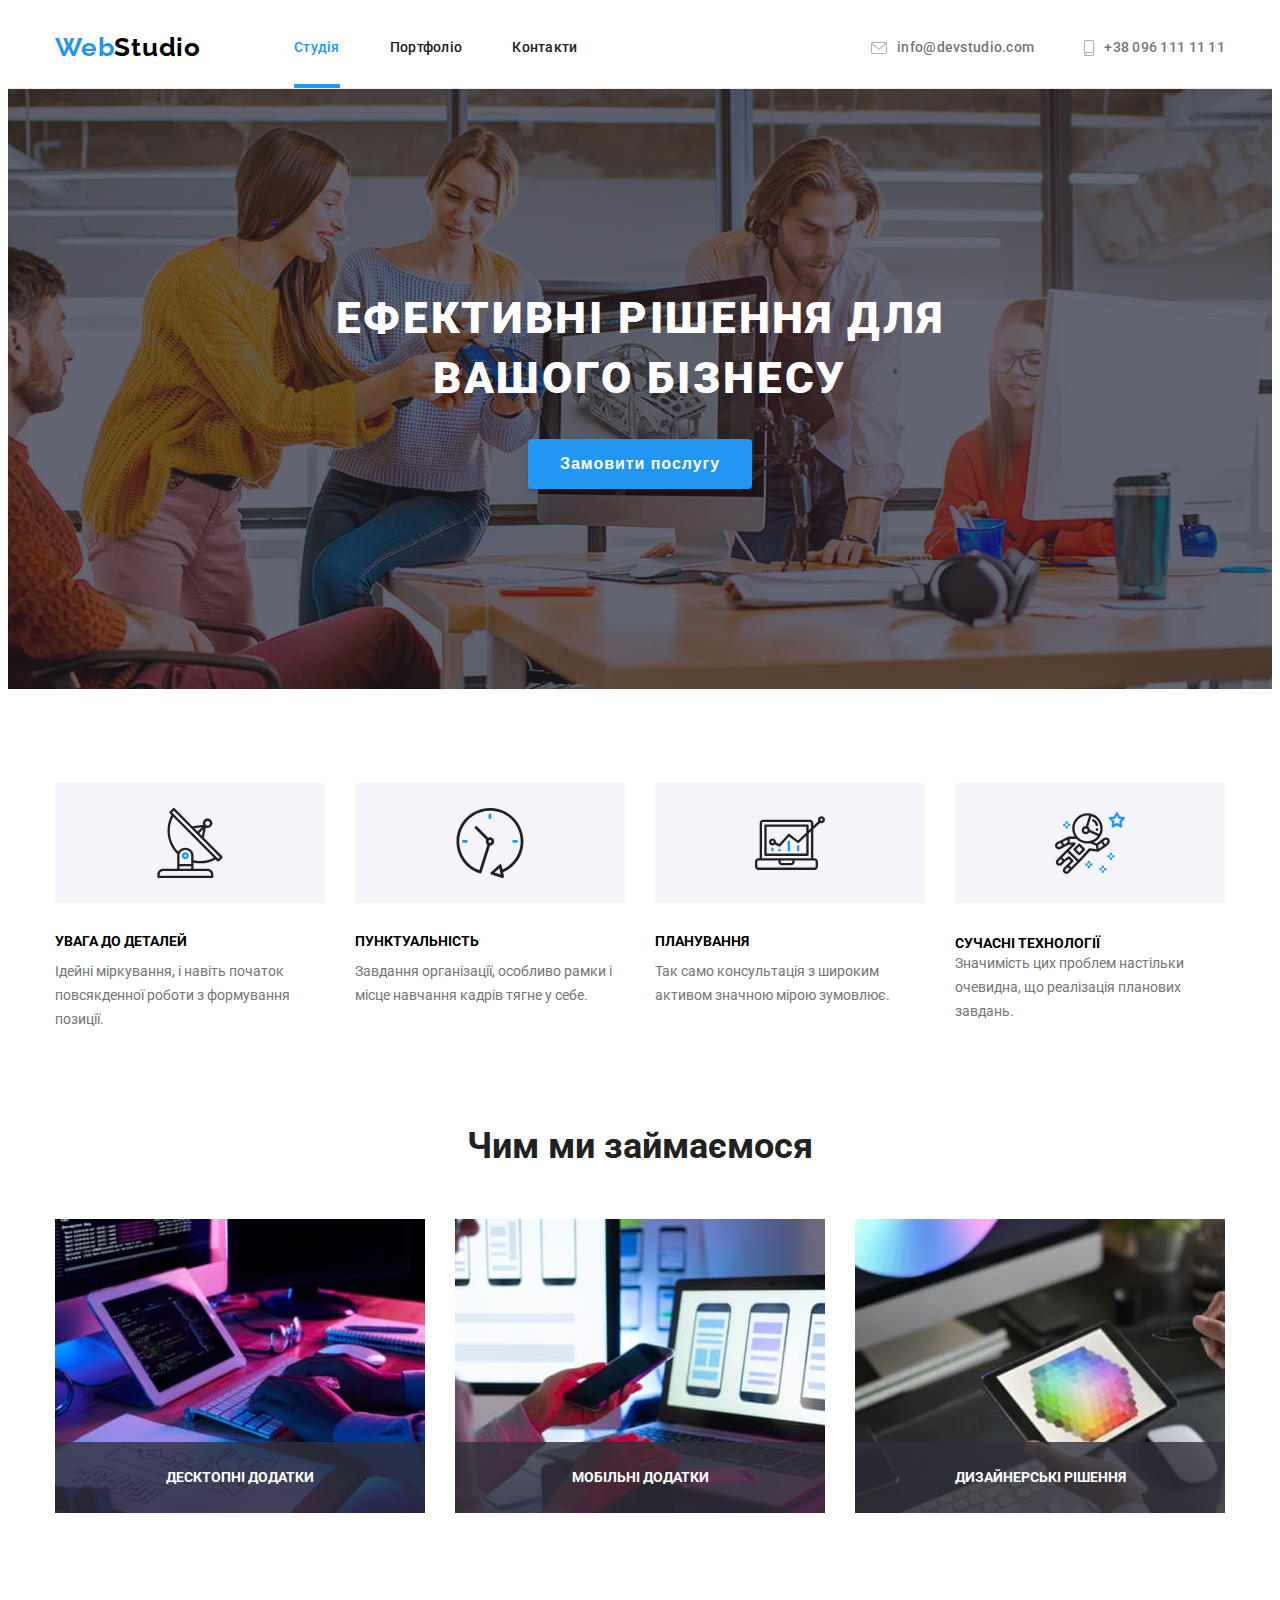
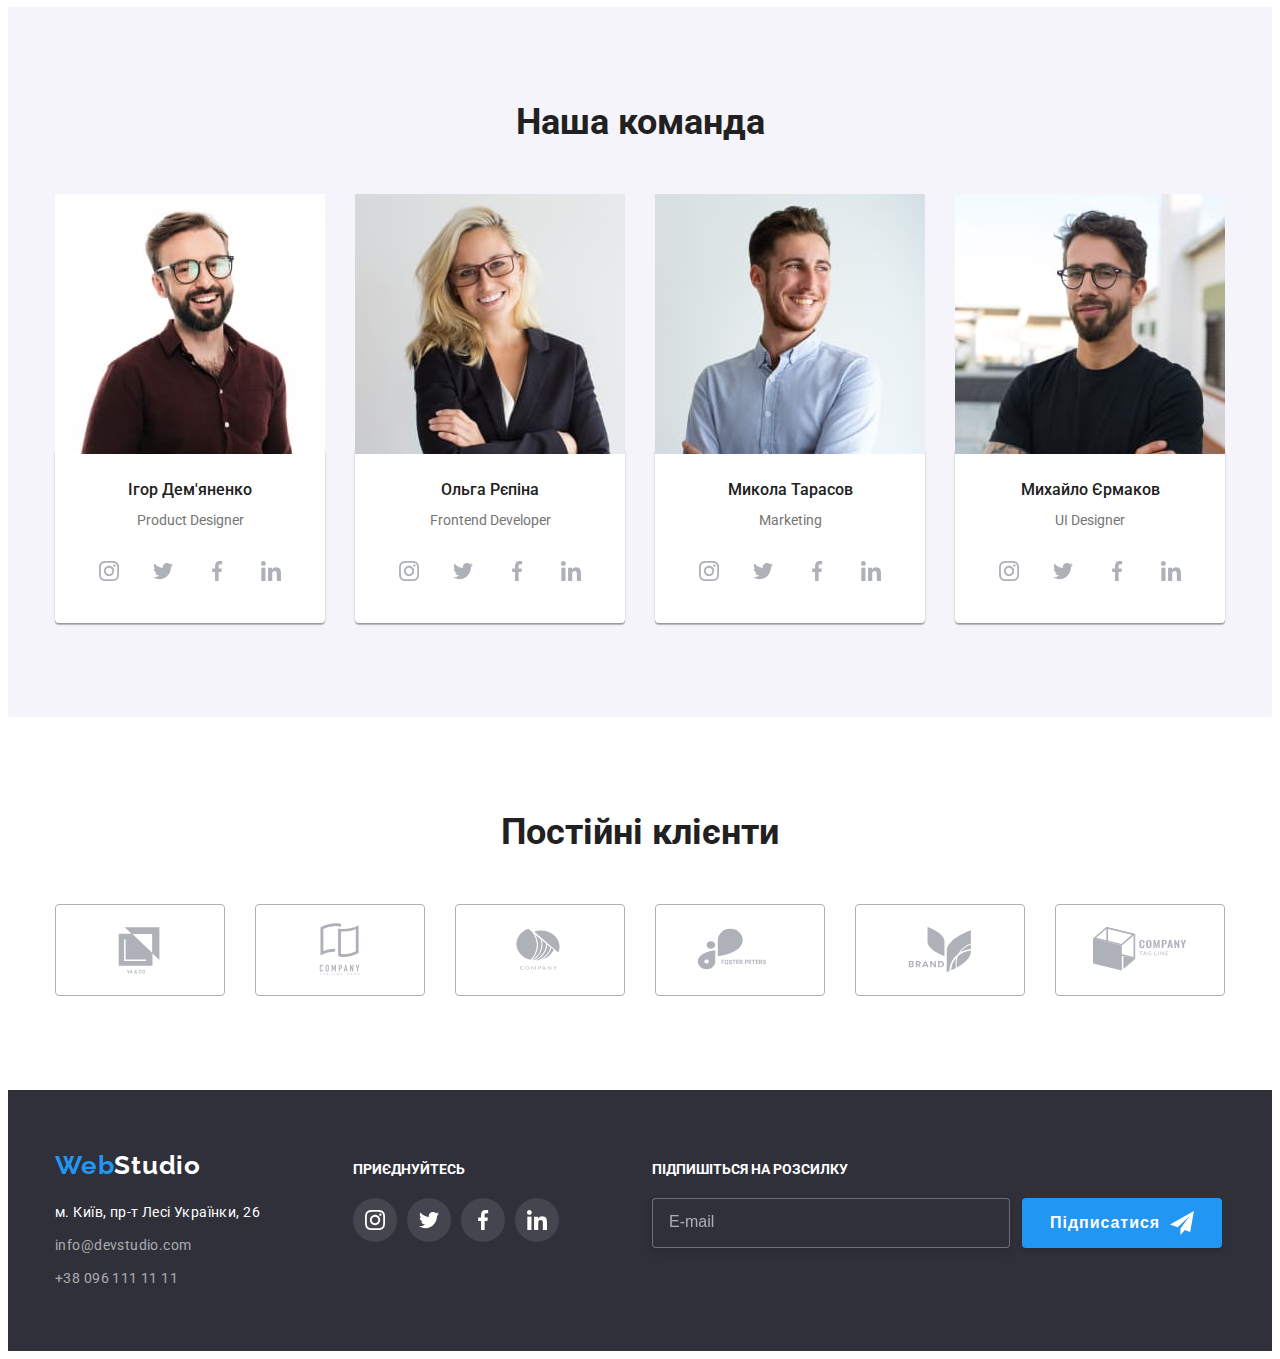
==== index.html @ 4726f36f "create repository" ====
<!DOCTYPE html>
<html lang="uk">
  <head>
    <meta charset="UTF-8" />
    <meta http-equiv="X-UA-Compatible" content="IE=edge" />
    <meta name="viewport" content="width=device-width, initial-scale=1.0" />
    <title>My first site</title>
    <!-- fonts -->
    <link rel="preconnect" href="https://fonts.googleapis.com" />
    <link rel="preconnect" href="https://fonts.gstatic.com" crossorigin />
    <link
      href="https://fonts.googleapis.com/css2?family=Raleway:wght@700&family=Roboto:wght@400;500;700;900&display=swap"
      rel="stylesheet"
    />
    <!-- styles -->
    <link
      rel="stylesheet"
      href="https://cdnjs.cloudflare.com/ajax/libs/modern-normalize/1.1.0/modern-normalize.min.css"
      integrity="sha512-wpPYUAdjBVSE4KJnH1VR1HeZfpl1ub8YT/NKx4PuQ5NmX2tKuGu6U/JRp5y+Y8XG2tV+wKQpNHVUX03MfMFn9Q=="
      crossorigin="anonymous"
      referrerpolicy="no-referrer"
    />
    <link rel="stylesheet" href="./css/main.min.css" />
  </head>
  <body>
    <header class="header">
      <div class="container">
        <div class="header-container">
          <nav class="header-navigation">
            <a href="./index.html" class="link logo">Web<span>Studio</span></a>
            <ul class="list header-navigation__list">
              <li>
                <a
                  class="link header-navigation__link header-navigation__link--current-page"
                  href="./index.html"
                  >Студія</a
                >
              </li>
              <li>
                <a class="link header-navigation__link" href="./portfolio.html"
                  >Портфоліо</a
                >
              </li>
              <li>
                <a class="link header-navigation__link" href="">Контакти</a>
              </li>
            </ul>
          </nav>
          <ul class="header-address list">
            <li class="header-address-item">
              <a
                class="link header-link-address"
                href="mailto:info@devstudio.com"
              >
                <svg width="16px" height="12px" class="header-icons">
                  <use href="./images/icons.svg#icon-mail"></use>
                </svg>
                info@devstudio.com
              </a>
            </li>
            <li class="header-address-item">
              <a class="link header-link-address" href="tel:+380961111111">
                <svg width="10px" height="16px" class="header-icons">
                  <use href="./images/icons.svg#icon-smartphone"></use>
                </svg>
                +38 096 111 11 11</a
              >
            </li>
          </ul>
        </div>
      </div>
    </header>

    <main>
      <section class="hero-section">
        <div class="hero-section__transparent">
          <div class="container">
            <h1 class="hero-section__title">
              Ефективні рішення для вашого бізнесу
            </h1>
            <button type="button" class="main-button" data-modal-open>
              Замовити послугу
            </button>
          </div>
        </div>
      </section>
      <section class="talant-section">
        <div class="container">
          <h2 class="visually-hidden">Наші таланти</h2>
          <ul class="list talant-list">
            <li class="talant-list__item">
              <div class="talant-list__svg">
                <svg width="70" height="70" class="">
                  <use href="./images/icons.svg#icon-antenna"></use>
                </svg>
              </div>
              <h3 class="talant-list__subtitle">Увага до деталей</h3>
              <p class="desc">
                Ідейні міркування, і навіть початок повсякденної роботи з
                формування позиції.
              </p>
            </li>
            <li class="talant-list__item">
              <div class="talant-list__svg">
                <svg width="70" height="70" class="">
                  <use href="./images/icons.svg#icon-clock"></use>
                </svg>
              </div>
              <h3 class="talant-list__subtitle">Пунктуальність</h3>
              <p class="desc">
                Завдання організації, особливо рамки і місце навчання кадрів
                тягне у себе.
              </p>
            </li>
            <li class="talant-list__item">
              <div class="talant-list__svg">
                <svg width="70" height="70" class="">
                  <use href="./images/icons.svg#icon-diagram"></use>
                </svg>
              </div>
              <h3 class="talant-list__subtitle">Планування</h3>
              <p class="desc">
                Так само консультація з широким активом значною мірою зумовлює.
              </p>
            </li>
            <li class="talant-list__item">
              <div class="talant-list__svg">
                <svg width="70" height="70" class="">
                  <use href="./images/icons.svg#icon-astronaut"></use>
                </svg>
              </div>
              <h class="talant-list__subtitle">Сучасні технології</h>
              <p class="desc">
                Значимість цих проблем настільки очевидна, що реалізація
                планових завдань.
              </p>
            </li>
          </ul>
        </div>
      </section>
      <section class="work-section">
        <div class="container">
          <h2 class="title">Чим ми займаємося</h2>
          <ul class="work-list list">
            <li class="work-list__item">
              <img
                src="./images/work1.jpg"
                alt="Процесс работы 1"
                width="370"
              />
              <p class="work-list__text">Десктопні додатки</p>
            </li>
            <li class="work-list__item">
              <img
                src="./images/work2.jpg"
                alt="Процесс работы 2"
                width="370"
              />
              <p class="work-list__text">Мобільні додатки</p>
            </li>
            <li class="work-list__item">
              <img
                src="./images/work3.jpg"
                alt="Процесс работы 3"
                width="370"
              />
              <p class="work-list__text">Дизайнерські рішення</p>
            </li>
          </ul>
        </div>
      </section>
      <section class="team-section">
        <div class="container">
          <h2 class="title">Наша команда</h2>
          <ul class="list team-list">
            <li class="team-card">
              <img
                src="./images/igor-demyanenko.jpg"
                alt="Ігор Дем'яненко"
                width="270"
              />
              <div class="team-card__person">
                <h3 class="team-card__subtitle subtitle">Ігор Дем'яненко</h3>
                <p class="team-card__desc desc">Product Designer</p>
                <ul class="team-card__social-list list">
                  <li class="team-card__social-item">
                    <a class="team-card__social-link" href=""
                      ><svg
                        width="20"
                        height="20"
                        class="team-card__social-svg"
                      >
                        <use href="./images/icons.svg#icon-instagram"></use>
                      </svg>
                    </a>
                  </li>
                  <li class="team-card__social-item">
                    <a class="team-card__social-link" href="">
                      <svg width="20" height="20" class="team-card__social-svg">
                        <use href="./images/icons.svg#icon-twitter"></use>
                      </svg>
                    </a>
                  </li>
                  <li class="team-card__social-item">
                    <a class="team-card__social-link" href="">
                      <svg width="20" height="20" class="team-card__social-svg">
                        <use href="./images/icons.svg#icon-facebook"></use>
                      </svg>
                    </a>
                  </li>
                  <li class="team-card__social-item">
                    <a class="team-card__social-link" href="">
                      <svg width="20" height="20" class="team-card__social-svg">
                        <use href="./images/icons.svg#icon-linkedin"></use>
                      </svg>
                    </a>
                  </li>
                </ul>
              </div>
            </li>
            <li class="team-card">
              <img
                src="./images/olga-repina.jpg"
                alt="Ольга Рєпіна"
                width="270"
              />
              <div class="team-card__person">
                <h3 class="team-card__subtitle subtitle">Ольга Рєпіна</h3>
                <p class="team-card__desc desc">Frontend Developer</p>
                <ul class="team-card__social-list list">
                  <li class="team-card__social-item">
                    <a class="team-card__social-link" href=""
                      ><svg
                        width="20"
                        height="20"
                        class="team-card__social-svg"
                      >
                        <use href="./images/icons.svg#icon-instagram"></use>
                      </svg>
                    </a>
                  </li>
                  <li class="team-card__social-item">
                    <a class="team-card__social-link" href="">
                      <svg width="20" height="20" class="team-card__social-svg">
                        <use href="./images/icons.svg#icon-twitter"></use>
                      </svg>
                    </a>
                  </li>
                  <li class="team-card__social-item">
                    <a class="team-card__social-link" href="">
                      <svg width="20" height="20" class="team-card__social-svg">
                        <use href="./images/icons.svg#icon-facebook"></use>
                      </svg>
                    </a>
                  </li>
                  <li class="team-card__social-item">
                    <a class="team-card__social-link" href="">
                      <svg width="20" height="20" class="team-card__social-svg">
                        <use href="./images/icons.svg#icon-linkedin"></use>
                      </svg>
                    </a>
                  </li>
                </ul>
              </div>
            </li>
            <li class="team-card">
              <img
                src="./images/mykola-tarasov.jpg"
                alt="Микола Тарасов"
                width="270"
              />
              <div class="team-card__person">
                <h3 class="team-card__subtitle subtitle">Микола Тарасов</h3>
                <p class="team-card__desc desc">Marketing</p>
                <ul class="team-card__social-list list">
                  <li class="team-card__social-item">
                    <a class="team-card__social-link" href=""
                      ><svg
                        width="20"
                        height="20"
                        class="team-card__social-svg"
                      >
                        <use href="./images/icons.svg#icon-instagram"></use>
                      </svg>
                    </a>
                  </li>
                  <li class="team-card__social-item">
                    <a class="team-card__social-link" href="">
                      <svg width="20" height="20" class="team-card__social-svg">
                        <use href="./images/icons.svg#icon-twitter"></use>
                      </svg>
                    </a>
                  </li>
                  <li class="team-card__social-item">
                    <a class="team-card__social-link" href="">
                      <svg width="20" height="20" class="team-card__social-svg">
                        <use href="./images/icons.svg#icon-facebook"></use>
                      </svg>
                    </a>
                  </li>
                  <li class="team-card__social-item">
                    <a class="team-card__social-link" href="">
                      <svg width="20" height="20" class="team-card__social-svg">
                        <use href="./images/icons.svg#icon-linkedin"></use>
                      </svg>
                    </a>
                  </li>
                </ul>
              </div>
            </li>
            <li class="team-card">
              <img
                src="./images/mykhaylo-yermakov.jpg"
                alt="Михайло Єрмаков"
                width="270"
              />
              <div class="team-card__person">
                <h3 class="team-card__subtitle subtitle">Михайло Єрмаков</h3>
                <p class="team-card__desc desc">UI Designer</p>
                <ul class="team-card__social-list list">
                  <li class="team-card__social-item">
                    <a class="team-card__social-link" href=""
                      ><svg
                        width="20"
                        height="20"
                        class="team-card__social-svg"
                      >
                        <use href="./images/icons.svg#icon-instagram"></use>
                      </svg>
                    </a>
                  </li>
                  <li class="team-card__social-item">
                    <a class="team-card__social-link" href="">
                      <svg width="20" height="20" class="team-card__social-svg">
                        <use href="./images/icons.svg#icon-twitter"></use>
                      </svg>
                    </a>
                  </li>
                  <li class="team-card__social-item">
                    <a class="team-card__social-link" href="">
                      <svg width="20" height="20" class="team-card__social-svg">
                        <use href="./images/icons.svg#icon-facebook"></use>
                      </svg>
                    </a>
                  </li>
                  <li class="team-card__social-item">
                    <a class="team-card__social-link" href="">
                      <svg width="20" height="20" class="team-card__social-svg">
                        <use href="./images/icons.svg#icon-linkedin"></use>
                      </svg>
                    </a>
                  </li>
                </ul>
              </div>
            </li>
          </ul>
        </div>
      </section>
      <section class="client-section">
        <div class="container">
          <h2 class="title">Постійні клієнти</h2>
          <ul class="list client-list">
            <li class="client-list-item">
              <a class="client-list-link" href=""
                ><svg width="106" height="60" class="client-list-svg">
                  <use href="./images/icons.svg#icon-logo-company1"></use>
                </svg>
              </a>
            </li>
            <li class="client-list-item">
              <a class="client-list-link" href=""
                ><svg width="106" height="60" class="client-list-svg">
                  <use href="./images/icons.svg#icon-logo-company2"></use>
                </svg>
              </a>
            </li>
            <li class="client-list-item">
              <a class="client-list-link" href=""
                ><svg width="106" height="60" class="client-list-svg">
                  <use href="./images/icons.svg#icon-logo-company3"></use>
                </svg>
              </a>
            </li>
            <li class="client-list-item">
              <a class="client-list-link" href=""
                ><svg width="106" height="60" class="client-list-svg">
                  <use href="./images/icons.svg#icon-logo-company4"></use>
                </svg>
              </a>
            </li>
            <li class="client-list-item">
              <a class="client-list-link" href=""
                ><svg width="106" height="60" class="client-list-svg">
                  <use href="./images/icons.svg#icon-logo-company5"></use>
                </svg>
              </a>
            </li>
            <li class="client-list-item">
              <a class="client-list-link" href=""
                ><svg width="106" height="60" class="client-list-svg">
                  <use href="./images/icons.svg#icon-logo-company6"></use>
                </svg>
              </a>
            </li>
          </ul>
        </div>
      </section>
    </main>

    <footer class="footer">
      <div class="container">
        <div class="footer-container">
          <div>
            <a href="./index.html" class="link footer-logo"
              >Web<span>Studio</span></a
            >
            <address>
              <ul class="list footer-list-address">
                <li class="footer-link-address">
                  <a
                    href="https://goo.gl/maps/hhmb5HZiCFxnfWHcA"
                    class="link footer-link"
                    target="_blank"
                    >м. Київ, пр-т Лесі Українки, 26</a
                  >
                </li>
                <li class="footer-link-address">
                  <a href="mailto:info@devstudio.com" class="link"
                    >info@devstudio.com</a
                  >
                </li>
                <li class="footer-link-address">
                  <a href="tel:+380961111111" class="link">+38 096 111 11 11</a>
                </li>
              </ul>
            </address>
          </div>
          <div class="footer-social">
            <p class="footer-social-title">Приєднуйтесь</p>
            <ul class="footer-social-list list">
              <li class="footer-social-item">
                <a class="footer-social-link" href="">
                  <svg width="20" height="20" class="team-social-svg">
                    <use href="./images/icons.svg#icon-instagram"></use>
                  </svg>
                </a>
              </li>
              <li class="footer-social-item">
                <a class="footer-social-link" href="">
                  <svg width="20" height="20" class="footer-social-svg">
                    <use href="./images/icons.svg#icon-twitter"></use>
                  </svg>
                </a>
              </li>
              <li class="footer-social-item">
                <a class="footer-social-link" href="">
                  <svg width="20" height="20" class="footer-social-svg">
                    <use href="./images/icons.svg#icon-facebook"></use>
                  </svg>
                </a>
              </li>
              <li class="footer-social-item">
                <a class="footer-social-link" href="">
                  <svg width="20" height="20" class="footer-social-svg">
                    <use href="./images/icons.svg#icon-linkedin"></use>
                  </svg>
                </a>
              </li>
            </ul>
          </div>
          <div class="footer-subscribe">
            <p class="footer-subscribe-title">Підпишіться на розсилку</p>
            <form name="footer-subscribe" class="footer-subscribe-form">
              <input
                name="subscribe-email"
                type="email"
                class="footer-subscribe-input"
                placeholder="E-mail"
              />
              <button type="submit" class="subscribe-button">
                Підписатися
                <svg width="24" height="24" class="footer-subscribe-svg">
                  <use href="./images/icons.svg#icon-send"></use>
                </svg>
              </button>
            </form>
          </div>
        </div>
      </div>
    </footer>

    <div class="backdrop is-hidden" data-modal>
      <div class="modal">
        <div class="modal-container">
          <button type="button" class="close-button" data-modal-close>
            <svg width="11" height="11" class="">
              <use href="./images/icons.svg#icon-close-button"></use>
            </svg>
          </button>

          <div>
            <h2 class="modal__title">Залиште свої дані, ми вам передзвонимо</h2>
            <form class="modal-form" name="user-contacts">
              <label for="username">Ім'я</label>
              <div class="modal-form__input-container">
                <input
                  class="modal-form__input"
                  type="text"
                  placeholder=""
                  id="username"
                  name="modal-input"
                />
                <svg width="18" height="18" class="modal-form__icon">
                  <use href="./images/icons.svg#icon-person"></use>
                </svg>
              </div>

              <label for="user-number">Телефон</label>
              <div class="modal-form__input-container">
                <input
                  class="modal-form__input"
                  type="tel"
                  placeholder=""
                  id="user-number"
                  name="modal-input"
                />
                <svg width="18" height="18" class="modal-form__icon">
                  <use href="./images/icons.svg#icon-phone"></use>
                </svg>
              </div>

              <label for="user-email">Пошта</label>
              <div class="modal-form__input-container">
                <input
                  class="modal-form__input"
                  type="email"
                  placeholder=""
                  id="user-email"
                  name="modal-input"
                />
                <svg width="18" height="18" class="modal-form__icon">
                  <use href="./images/icons.svg#icon-email"></use>
                </svg>
              </div>

              <label for="user-commment">Коментар</label>
              <textarea
                class="modal-form__input modal-form__user-comment"
                name="user-comment"
                id="user-comment"
                placeholder="Введіть текст"
                name="user-comment"
              ></textarea>

              <div class="modal-form__user-submit">
                <input
                  class="modal-form__checkbox"
                  type="checkbox"
                  name="user-accept"
                  id="user-accept"
                />
                <svg width="16" height="16" class="modal-form__icon-checkbox">
                  <use href="./images/icons.svg#icon-checkbox"></use>
                </svg>
                <label for="user-accept" class="modal-form__accept-lable"
                  >Погоджуюся з розсилкою та приймаю
                  <a class="modal-form__modal-link link" href="#"
                    >Умови договору</a
                  ></label
                >
              </div>
              <button type="submit" class="modal-submit-button">
                Відправити
              </button>
            </form>
          </div>
        </div>
      </div>
    </div>
    <script src="./modal.js"></script>
  </body>
</html>
---- css/main.min.css ----
:root{--accent-blue: #2196f3;--accent-btn-blue: #188ce8;--black: #000;--white: #fff;--white-transparent: rgba(255, 255, 255, 0.6);--color-footer: #2f303a;--color-title: #212121;--color-desc: #757575;--color-header-adress: #757575;--bg-color-main: #2f303a;--bg-color-secondary: #f5f4fa;--bg-footer-social: rgba(255, 255, 255, 0.1);--bg-accent-blue-transparent90: rgba(33, 150, 243, 0.9);--color-border: #eeeeee;--header-border: #ececec;--hero-section-transparent: rgba(47, 48, 58, 0.4);--svg-color: #afb1b8;--portfolio-list-margin: 30px}*{-webkit-box-sizing:border-box;box-sizing:border-box}body{font-family:"Roboto",sans-serif;font-size:16px;line-height:1.2}img{display:block;max-width:100%;height:auto}.list{list-style:none;margin:0px;padding:0px}.link{text-decoration:none;color:inherit;font-style:normal}.title{color:var(--color-title);font-weight:700;font-size:36px;text-align:center;margin-bottom:50px}.subtitle{margin-bottom:10px;color:var(--color-title)}.desc{color:var(--color-desc);font-size:14px;line-height:1.7;margin-bottom:0px}h1,h2,h3,h4,h5,h6,p{margin-top:0px}.container{width:1200px;margin:0 auto;padding:0 15px}.modal-container{position:relative;width:100%;max-width:528px;height:100%;max-height:581px;background-color:var(--white);padding:40px;overflow-y:auto}.backdrop{position:fixed;top:0;left:0;width:100%;height:100%;background-color:rgba(0,0,0,.2);-webkit-transition:opacity 250ms,visibility 250ms;transition:opacity 250ms,visibility 250ms}.main-button{background-color:var(--accent-blue);color:var(--white);font-size:16px;font-weight:700;line-height:1.87;letter-spacing:.06em;text-align:center;cursor:pointer;display:block;margin:0 auto;padding:10px 32px;-webkit-box-shadow:0px 4px 4px rgba(0,0,0,.15);box-shadow:0px 4px 4px rgba(0,0,0,.15);border:0;border-radius:4px;-webkit-transition:background-color 250ms cubic-bezier(0.4, 0, 0.2, 1);transition:background-color 250ms cubic-bezier(0.4, 0, 0.2, 1)}.main-button:hover,.main-button:focus{background-color:var(--accent-btn-blue)}.modal-submit-button{background-color:var(--accent-blue);color:var(--white);font-size:16px;font-weight:700;line-height:1.87;letter-spacing:.06em;text-align:center;cursor:pointer;display:block;margin:30px auto 0px;padding:10px 52px;-webkit-box-shadow:0px 4px 4px rgba(0,0,0,.15);box-shadow:0px 4px 4px rgba(0,0,0,.15);border:0;border-radius:4px;-webkit-transition:background-color 250ms cubic-bezier(0.4, 0, 0.2, 1);transition:background-color 250ms cubic-bezier(0.4, 0, 0.2, 1)}.modal-submit-button:hover,.modal-submit-button:focus{background-color:var(--accent-btn-blue)}.close-button{position:absolute;top:8px;right:8px;width:30px;height:30px;border-radius:50%;cursor:pointer;border:1px solid rgba(0,0,0,.1);display:-webkit-box;display:-ms-flexbox;display:flex;-webkit-box-pack:center;-ms-flex-pack:center;justify-content:center;-webkit-box-align:center;-ms-flex-align:center;align-items:center;fill:var(--black);-webkit-transition:fill 250ms cubic-bezier(0.4, 0, 0.2, 1);transition:fill 250ms cubic-bezier(0.4, 0, 0.2, 1);background-color:rgba(0,0,0,0)}.close-button:hover,.close-button:focus{fill:var(--accent-blue)}.client-section{padding:94px 0}.client-list{display:-webkit-box;display:-ms-flexbox;display:flex}.client-list-item{width:170px;height:92px}.client-list-item:not(:last-child){margin-right:30px}.client-list-link{border:1px solid currentColor;border-radius:4px;width:100%;height:100%;fill:currentColor;color:var(--svg-color);display:-webkit-box;display:-ms-flexbox;display:flex;-webkit-box-align:center;-ms-flex-align:center;align-items:center;-webkit-box-pack:center;-ms-flex-pack:center;justify-content:center;-webkit-transition:color 250ms cubic-bezier(0.4, 0, 0.2, 1);transition:color 250ms cubic-bezier(0.4, 0, 0.2, 1)}.client-list-link:hover,.client-list-link:focus{color:var(--accent-blue)}.hero-section{background-color:var(--bg-color-main);color:var(--white)}.hero-section__transparent{padding:200px 0;max-width:1600px;height:600px;background-image:-webkit-gradient(linear, left top, left bottom, from(rgba(47, 48, 58, 0.4)), to(rgba(47, 48, 58, 0.4))),url(../images/hero-section-img.jpg);background-image:linear-gradient(rgba(47, 48, 58, 0.4), rgba(47, 48, 58, 0.4)),url(../images/hero-section-img.jpg);background-repeat:no-repeat;background-position:center;background-size:cover;margin:0 auto}.hero-section__title{font-weight:900;font-size:44px;line-height:1.36;text-align:center;letter-spacing:.06em;text-transform:uppercase;width:100%;max-width:696px;margin:0 auto 30px}.logo{font-family:"Raleway",sans-serif;font-style:normal;font-weight:700;font-size:26px;letter-spacing:.03em;color:var(--accent-blue);margin-right:93px;padding:24px 0 25px}.logo>span{color:var(--black)}.modal{display:-webkit-box;display:-ms-flexbox;display:flex;-webkit-box-align:center;-ms-flex-align:center;align-items:center;-webkit-box-pack:center;-ms-flex-pack:center;justify-content:center;padding:20px 0;height:100%}.modal__title{font-weight:700;font-size:20px;line-height:1.15;text-align:center;letter-spacing:.03em;margin-bottom:12px}.is-hidden{opacity:0;visibility:hidden;pointer-events:none}.modal-form{font-size:12px}.modal-form__input-container{position:relative;margin-top:4px;margin-bottom:10px}.modal-form__input{resize:none;padding:11px 12px;width:448px;height:40px;border:1px solid rgba(33,33,33,.2);border-radius:4px;padding:12px 12px 12px 42px;-webkit-transition:border-color 250ms cubic-bezier(0.4, 0, 0.2, 1);transition:border-color 250ms cubic-bezier(0.4, 0, 0.2, 1)}.modal-form__input:focus{border-color:var(--accent-blue);outline:none}.modal-form__input:focus+.modal-form__icon{color:var(--accent-blue)}.modal-form__icon{position:absolute;left:12px;top:50%;-webkit-transform:translateY(-50%);transform:translateY(-50%);fill:currentColor;-webkit-transition:color 250ms cubic-bezier(0.4, 0, 0.2, 1);transition:color 250ms cubic-bezier(0.4, 0, 0.2, 1)}.modal-form__user-comment{height:120px;padding:12px 16px;display:block;margin-top:4px}.modal-form__user-comment::-webkit-input-placeholder{color:rgba(117,117,117,.5)}.modal-form__user-comment::-moz-placeholder{color:rgba(117,117,117,.5)}.modal-form__user-comment:-ms-input-placeholder{color:rgba(117,117,117,.5)}.modal-form__user-comment::-ms-input-placeholder{color:rgba(117,117,117,.5)}.modal-form__user-comment::placeholder{color:rgba(117,117,117,.5)}.modal-form__user-submit{margin-top:20px;position:relative}.modal-form__accept-lable{position:relative;font-size:14px;line-height:1.7;letter-spacing:.03em;padding-left:36px;cursor:pointer}.modal-form__checkbox{-webkit-appearance:none;-moz-appearance:none;appearance:none}.modal-form__icon-checkbox{position:absolute;top:50%;left:13px;-webkit-transform:translateY(-50%);transform:translateY(-50%);width:16px;height:15px;background:var(--white);border-radius:2px;border:1.5px solid #212121;color:var(--white);fill:rgba(0,0,0,0);cursor:pointer}.modal-form__checkbox:checked+.modal-form__icon-checkbox{fill:currentColor;background-color:var(--accent-blue);border-color:var(--accent-blue)}.modal-form__modal-link{color:var(--accent-blue);text-decoration:underline}.footer{background-color:var(--bg-color-main);padding:60px 0}.footer-container{display:-webkit-box;display:-ms-flexbox;display:flex;-webkit-box-align:baseline;-ms-flex-align:baseline;align-items:baseline}.footer-logo{font-family:"Raleway",sans-serif;font-style:normal;font-weight:700;font-size:26px;letter-spacing:.03em;color:var(--accent-blue)}.footer-logo>span{color:var(--white)}.footer-link{color:var(--white);font-size:14px;line-height:1.71;letter-spacing:.03em;-webkit-transition:color 250ms cubic-bezier(0.4, 0, 0.2, 1);transition:color 250ms cubic-bezier(0.4, 0, 0.2, 1)}.footer-link:hover,.footer-link:focus{color:var(--accent-blue)}.footer-link-address{color:var(--white-transparent);font-size:14px;line-height:1.71;letter-spacing:.03em;-webkit-transition:color 250ms cubic-bezier(0.4, 0, 0.2, 1);transition:color 250ms cubic-bezier(0.4, 0, 0.2, 1)}.footer-link-address:first-child{margin-top:20px}.footer-link-address:not(:last-child){margin-bottom:9px}.footer-link-address:hover,.footer-link-address:focus{color:var(--accent-blue)}.footer-social{margin-left:93px}.footer-social-title{font-size:14px;font-weight:700;text-transform:uppercase;color:var(--white);margin-bottom:20px}.footer-social-list{display:-webkit-box;display:-ms-flexbox;display:flex}.footer-social-item:not(:last-child){margin-right:10px}.footer-social-link{display:-webkit-box;display:-ms-flexbox;display:flex;-ms-flex-wrap:wrap;flex-wrap:wrap;-ms-flex-line-pack:center;align-content:center;-webkit-box-pack:center;-ms-flex-pack:center;justify-content:center;width:44px;height:44px;background-color:var(--bg-footer-social);border-radius:50%;fill:var(--white);-webkit-transition:background-color 250ms cubic-bezier(0.4, 0, 0.2, 1);transition:background-color 250ms cubic-bezier(0.4, 0, 0.2, 1)}.footer-social-link:hover,.footer-social-link:focus{background-color:var(--accent-blue)}.footer-subscribe{margin-left:93px}.footer-subscribe-title{font-weight:700;font-size:14px;text-transform:uppercase;color:var(--white);margin-bottom:20px}.footer-subscribe-form{display:-webkit-box;display:-ms-flexbox;display:flex}.footer-subscribe-input{height:50px;width:358px;padding:15px 16px;border:1px solid rgba(255,255,255,.3);-webkit-filter:drop-shadow(0px 4px 4px rgba(0, 0, 0, 0.15));filter:drop-shadow(0px 4px 4px rgba(0, 0, 0, 0.15));border-radius:4px;background-color:var(--bg-color-main);color:var(--white);-webkit-transition:border-color 250ms cubic-bezier(0.4, 0, 0.2, 1);transition:border-color 250ms cubic-bezier(0.4, 0, 0.2, 1)}.footer-subscribe-input:focus{border-color:var(--accent-blue);outline:none}.footer-subscribe-input::-webkit-input-placeholder{font-size:16px;line-height:1.25;color:rgba(255,255,255,.6)}.footer-subscribe-input::-moz-placeholder{font-size:16px;line-height:1.25;color:rgba(255,255,255,.6)}.footer-subscribe-input:-ms-input-placeholder{font-size:16px;line-height:1.25;color:rgba(255,255,255,.6)}.footer-subscribe-input::-ms-input-placeholder{font-size:16px;line-height:1.25;color:rgba(255,255,255,.6)}.footer-subscribe-input::placeholder{font-size:16px;line-height:1.25;color:rgba(255,255,255,.6)}.subscribe-button{background-color:var(--accent-blue);color:var(--white);width:200px;height:50px;font-size:16px;font-weight:700;line-height:1.87;letter-spacing:.06em;text-align:center;-webkit-box-align:center;-ms-flex-align:center;align-items:center;cursor:pointer;display:-webkit-box;display:-ms-flexbox;display:flex;margin:0 auto;padding:10px 28px;-webkit-box-shadow:0px 4px 4px rgba(0,0,0,.15);box-shadow:0px 4px 4px rgba(0,0,0,.15);border:0;border-radius:4px;-webkit-transition:background-color 250ms cubic-bezier(0.4, 0, 0.2, 1);transition:background-color 250ms cubic-bezier(0.4, 0, 0.2, 1);margin-left:12px}.subscribe-button:hover,.subscribe-button:focus{background-color:var(--accent-btn-blue)}.footer-subscribe-svg{fill:var(--white);margin-left:10px}.header{border-bottom:1px solid var(--header-border)}.header-container{display:-webkit-box;display:-ms-flexbox;display:flex;-webkit-box-align:center;-ms-flex-align:center;align-items:center;-webkit-box-pack:justify;-ms-flex-pack:justify;justify-content:space-between}.header-navigation{letter-spacing:.02em;display:-webkit-box;display:-ms-flexbox;display:flex;-webkit-box-align:center;-ms-flex-align:center;align-items:center}.header-navigation__list{display:-webkit-box;display:-ms-flexbox;display:flex;margin-right:auto}.header-navigation__link{padding:32px 0;color:var(--color-title);font-weight:500;font-size:14px;line-height:1.14;letter-spacing:.02em;display:block;-webkit-transition:color 250ms cubic-bezier(0.4, 0, 0.2, 1);transition:color 250ms cubic-bezier(0.4, 0, 0.2, 1)}.header-navigation__link:hover,.header-navigation__link:focus{color:var(--accent-blue)}.header-navigation__link--current-page{position:relative}.header-navigation__link--current-page::after{position:absolute;bottom:0;left:0;width:100%;height:4px;background-color:var(--accent-blue);content:""}.header-navigation__list>li:not(:last-child){margin-right:50px}.header-address{display:-webkit-box;display:-ms-flexbox;display:flex}.header-address-item{display:-webkit-box;display:-ms-flexbox;display:flex;-webkit-box-align:center;-ms-flex-align:center;align-items:center;-webkit-box-pack:center;-ms-flex-pack:center;justify-content:center}.header-link-address{padding:32px 0;color:var(--color-header-adress);font-weight:500;font-size:14px;line-height:1.14;letter-spacing:.02em;display:-webkit-box;display:-ms-flexbox;display:flex;-webkit-box-align:center;-ms-flex-align:center;align-items:center;gap:10px;fill:var(--svg-color);-webkit-transition:color 250ms cubic-bezier(0.4, 0, 0.2, 1),fill 250ms cubic-bezier(0.4, 0, 0.2, 1);transition:color 250ms cubic-bezier(0.4, 0, 0.2, 1),fill 250ms cubic-bezier(0.4, 0, 0.2, 1)}.header-link-address:hover,.header-link-address:focus{color:var(--accent-blue);fill:var(--accent-blue)}.header-address li:not(:last-child){margin-right:50px}.header-navigation__link--current-page{padding:32px 0;color:var(--accent-blue);font-weight:500;font-size:14px;line-height:1.14;letter-spacing:.02em}.portfolio-section{padding:94px 0}.portfolio-list-btn{display:-webkit-box;display:-ms-flexbox;display:flex;-webkit-box-pack:center;-ms-flex-pack:center;justify-content:center;margin-bottom:50px}.portfolio-list-btn>li:not(:last-child){margin-right:8px}.portfolio-list-example{position:relative;overflow:hidden}.portfolio-list-hidden{font-size:18px;line-height:1.5;position:absolute;top:0;left:0;width:100%;height:100%;opacity:0;-webkit-transform:translateY(100%);transform:translateY(100%);padding:63px 24px;background-color:var(--bg-accent-blue-transparent90);color:var(--white);-webkit-transition:opacity 250ms cubic-bezier(0.4, 0, 0.2, 1),-webkit-transform 250ms cubic-bezier(0.4, 0, 0.2, 1);transition:opacity 250ms cubic-bezier(0.4, 0, 0.2, 1),-webkit-transform 250ms cubic-bezier(0.4, 0, 0.2, 1);transition:transform 250ms cubic-bezier(0.4, 0, 0.2, 1),opacity 250ms cubic-bezier(0.4, 0, 0.2, 1);transition:transform 250ms cubic-bezier(0.4, 0, 0.2, 1),opacity 250ms cubic-bezier(0.4, 0, 0.2, 1),-webkit-transform 250ms cubic-bezier(0.4, 0, 0.2, 1)}.portfolio-list-link:hover .portfolio-list-hidden{opacity:1;-webkit-transform:translateY(0%);transform:translateY(0%)}.portfolio-list-link:focus .portfolio-list-hidden{opacity:1;-webkit-transform:translateY(0%);transform:translateY(0%)}.portfolio-button{background-color:var(--bg-color-secondary);color:var(--color-title);font-family:inherit;font-weight:500;font-size:16px;line-height:1.62;letter-spacing:.03em;text-align:center;cursor:pointer;border:0;border-radius:4px;padding:6px 22px;-webkit-transition:background-color 250ms cubic-bezier(0.4, 0, 0.2, 1),color 250ms cubic-bezier(0.4, 0, 0.2, 1),-webkit-box-shadow 250ms cubic-bezier(0.4, 0, 0.2, 1);transition:background-color 250ms cubic-bezier(0.4, 0, 0.2, 1),color 250ms cubic-bezier(0.4, 0, 0.2, 1),-webkit-box-shadow 250ms cubic-bezier(0.4, 0, 0.2, 1);transition:background-color 250ms cubic-bezier(0.4, 0, 0.2, 1),color 250ms cubic-bezier(0.4, 0, 0.2, 1),box-shadow 250ms cubic-bezier(0.4, 0, 0.2, 1);transition:background-color 250ms cubic-bezier(0.4, 0, 0.2, 1),color 250ms cubic-bezier(0.4, 0, 0.2, 1),box-shadow 250ms cubic-bezier(0.4, 0, 0.2, 1),-webkit-box-shadow 250ms cubic-bezier(0.4, 0, 0.2, 1)}.portfolio-button:hover,.portfolio-button:focus{background-color:var(--accent-blue);color:var(--white);-webkit-box-shadow:0px 3px 1px rgba(0,0,0,.1),0px 1px 2px rgba(0,0,0,.08),0px 2px 2px rgba(0,0,0,.12);box-shadow:0px 3px 1px rgba(0,0,0,.1),0px 1px 2px rgba(0,0,0,.08),0px 2px 2px rgba(0,0,0,.12);border-radius:4px}.portfolio-section .subtitle{font-weight:700;font-size:18px;line-height:2;letter-spacing:.06em}.portfolio-section .desc{line-height:1.87;letter-spacing:.03em}.portfolio-list{display:-webkit-box;display:-ms-flexbox;display:flex;-ms-flex-wrap:wrap;flex-wrap:wrap;margin-right:calc(-1*var(--portfolio-list-margin));margin-bottom:calc(-1*var(--portfolio-list-margin))}.portfolio-list-item{margin-right:var(--portfolio-list-margin);margin-bottom:var(--portfolio-list-margin);-ms-flex-preferred-size:calc(33.3333333333% - 30px);flex-basis:calc(33.3333333333% - 30px)}.portfolio-list-link{display:block;-webkit-transition:-webkit-box-shadow 250ms cubic-bezier(0.4, 0, 0.2, 1);transition:-webkit-box-shadow 250ms cubic-bezier(0.4, 0, 0.2, 1);transition:box-shadow 250ms cubic-bezier(0.4, 0, 0.2, 1);transition:box-shadow 250ms cubic-bezier(0.4, 0, 0.2, 1), -webkit-box-shadow 250ms cubic-bezier(0.4, 0, 0.2, 1)}.portfolio-list-link:hover,.portfolio-list-link:focus{-webkit-box-shadow:0px 1px 1px rgba(0,0,0,.12),0px 4px 4px rgba(0,0,0,.06),1px 4px 6px rgba(0,0,0,.16);box-shadow:0px 1px 1px rgba(0,0,0,.12),0px 4px 4px rgba(0,0,0,.06),1px 4px 6px rgba(0,0,0,.16)}.portfolio-list-desc{border:1px solid var(--color-border);border-top:0;padding:20px 24px}.talant-section{padding:94px 0}.talant-list{display:-webkit-box;display:-ms-flexbox;display:flex}.talant-list__subtitle{text-transform:uppercase;font-weight:700;font-size:14px;text-transform:uppercase;margin-bottom:10px}.talant-list__item{width:100%;max-width:270px}.talant-list__item:not(:last-child){margin-right:30px}.talant-list__svg{height:120px;width:100%;background-color:var(--bg-color-secondary);margin-bottom:30px;display:-webkit-box;display:-ms-flexbox;display:flex;-webkit-box-align:center;-ms-flex-align:center;align-items:center;-webkit-box-pack:center;-ms-flex-pack:center;justify-content:center}.talant-list__svg:nth-child(1){background-image:url(../images/antenna\ 1.svg)}.talant-list__svg:nth-child(2){background-image:url(../images/clock\ 1.svg)}.talant-list__svg:nth-child(3){background-image:url(../images/diagram\ 1.svg)}.talant-list__svg:nth-child(4){background-image:url(../images/astronaut\ 1.svg)}.team-section{background-color:var(--bg-color-secondary);padding:94px 0}.team-list{display:-webkit-box;display:-ms-flexbox;display:flex}.team-card:not(:last-child){margin-right:30px}.team-card__person{background-color:var(--white);width:270px;margin-top:-4px;padding:30px 0;-webkit-box-shadow:0px 1px 3px rgba(0,0,0,.12),0px 1px 1px rgba(0,0,0,.14),0px 2px 1px rgba(0,0,0,.2);box-shadow:0px 1px 3px rgba(0,0,0,.12),0px 1px 1px rgba(0,0,0,.14),0px 2px 1px rgba(0,0,0,.2);border-radius:0px 0px 4px 4px}.team-card__social-list{display:-webkit-box;display:-ms-flexbox;display:flex;-webkit-box-align:center;-ms-flex-align:center;align-items:center;-webkit-box-pack:center;-ms-flex-pack:center;justify-content:center;gap:10px}.team-card__social-item{width:44px;height:44px;-webkit-box-align:center;-ms-flex-align:center;align-items:center}.team-card__social-link{display:-webkit-box;display:-ms-flexbox;display:flex;-webkit-box-align:center;-ms-flex-align:center;align-items:center;-webkit-box-pack:center;-ms-flex-pack:center;justify-content:center;width:100%;height:100%;fill:var(--svg-color);color:var(--white);border-radius:50%;-webkit-transition:background-color 250ms cubic-bezier(0.4, 0, 0.2, 1),fill 250ms cubic-bezier(0.4, 0, 0.2, 1);transition:background-color 250ms cubic-bezier(0.4, 0, 0.2, 1),fill 250ms cubic-bezier(0.4, 0, 0.2, 1)}.team-card__social-link:hover,.team-card__social-link:focus{background-color:var(--accent-blue);fill:currentColor}.team-card__subtitle{font-weight:500;font-size:16px;text-align:center}.team-card__desc{text-align:center;margin-bottom:16px}.visually-hidden{position:absolute;white-space:nowrap;width:1px;height:1px;overflow:hidden;border:0;padding:0;clip:rect(0 0 0 0);-webkit-clip-path:inset(50%);clip-path:inset(50%);margin:-1px}.work-section{padding-bottom:94px}.work-list{display:-webkit-box;display:-ms-flexbox;display:flex}.work-list__item:not(:last-child){margin-right:30px}.work-list__item{position:relative}.work-list__text{text-transform:uppercase;font-weight:700;font-size:14px;text-align:center;color:var(--white);position:absolute;bottom:0;width:100%;padding:27px 0;margin:0;background:rgba(47,48,58,.8)}/*# sourceMappingURL=main.min.css.map */
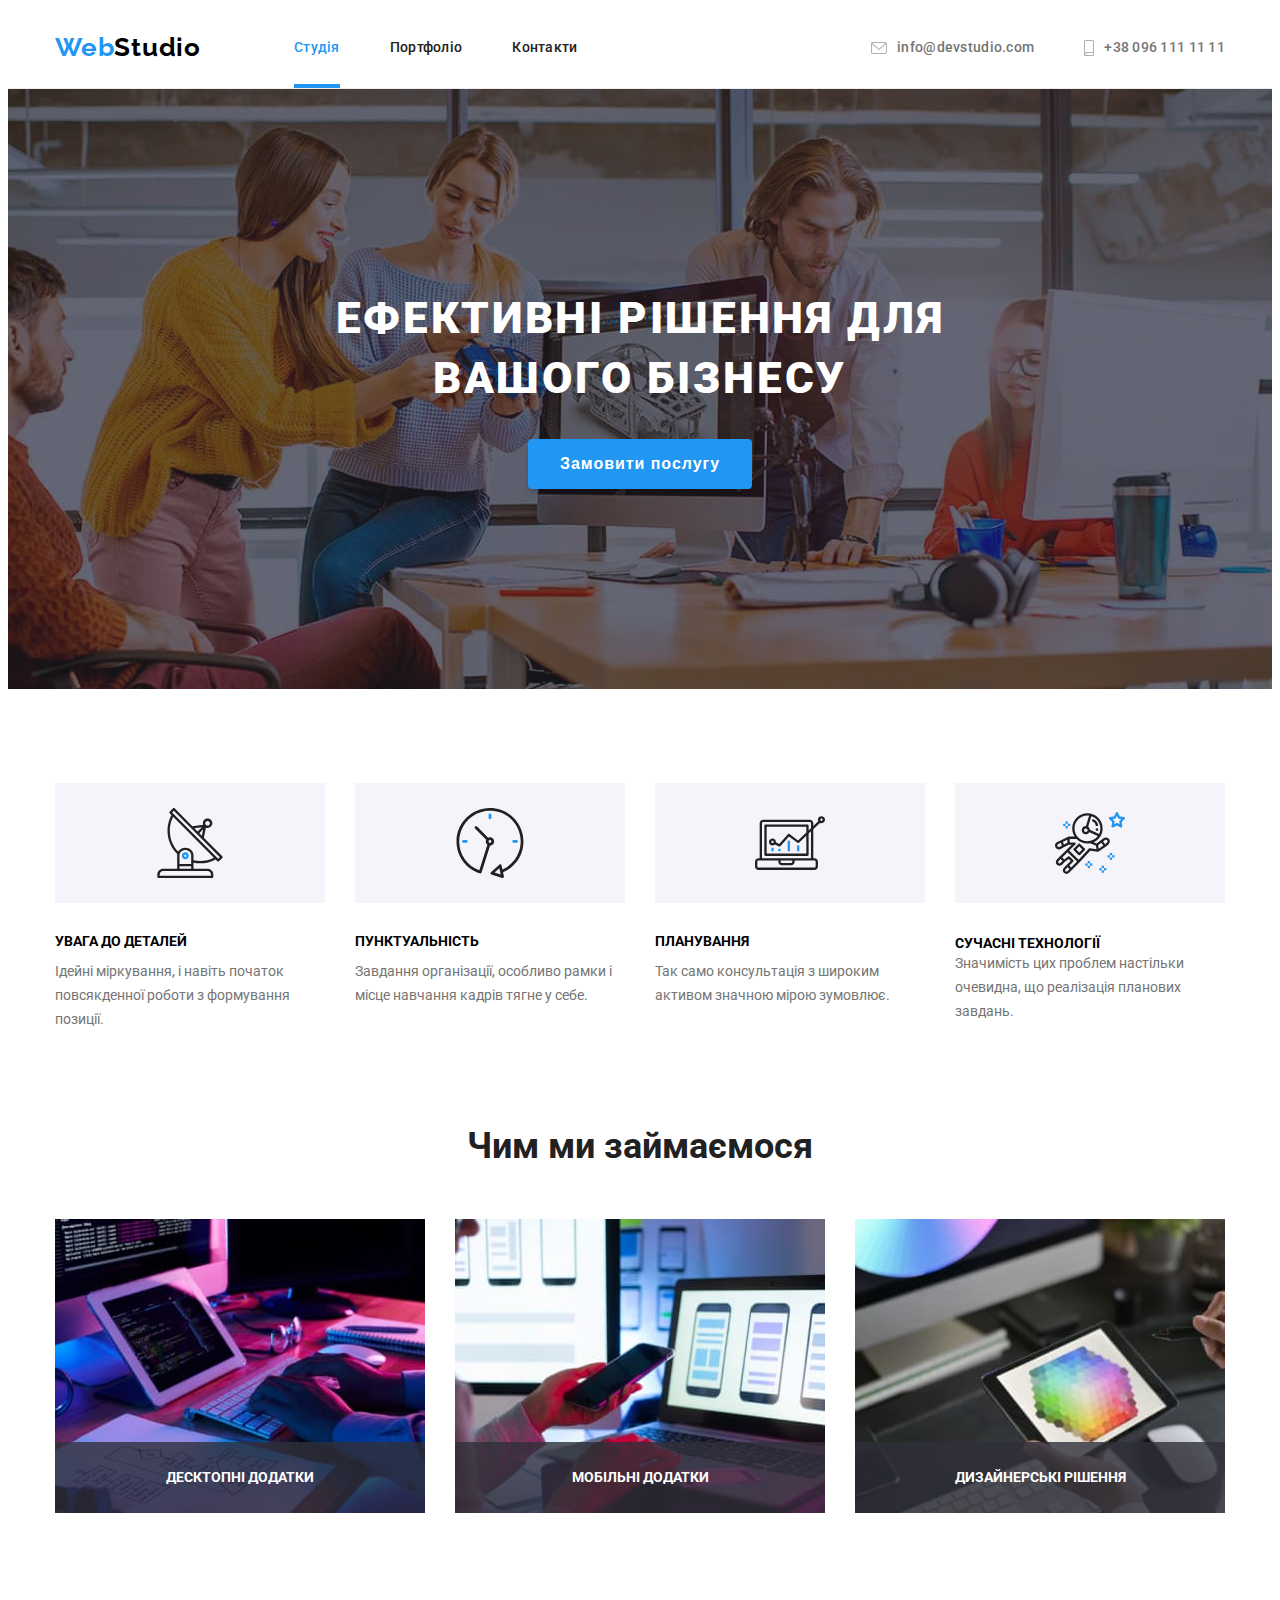
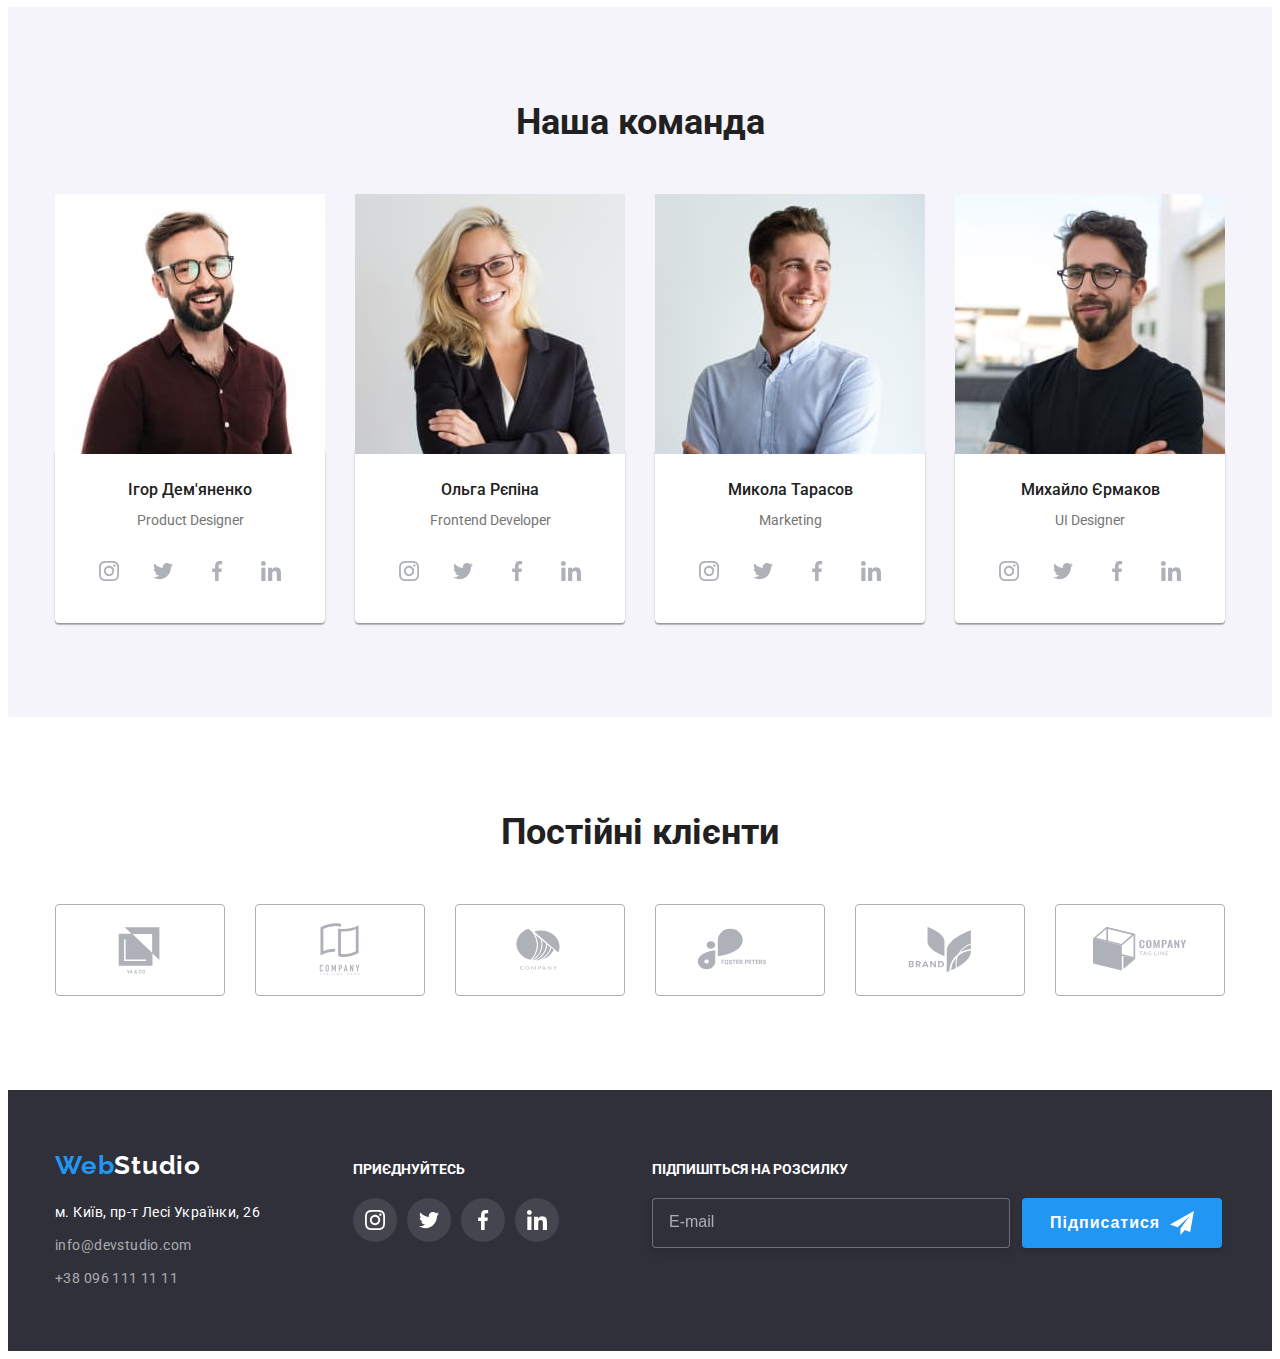
==== commit 477f68f2: "final HW" ====
--- a/index.html
+++ b/index.html
@@ -67,6 +67,15 @@
               >
             </li>
           </ul>
+          <button
+            class="mobile-menu-button js-open-menu"
+            aria-expanded="false"
+            aria-controls="mobile-menu"
+          >
+            <svg width="40" height="40">
+              <use href="./images/icons.svg#icon-menu"></use>
+            </svg>
+          </button>
         </div>
       </div>
     </header>
@@ -144,6 +153,7 @@
           <ul class="work-list list">
             <li class="work-list__item">
               <img
+                srcset="./images/work1.jpg 1x, ./images/work1@2x.jpg 2x"
                 src="./images/work1.jpg"
                 alt="Процесс работы 1"
                 width="370"
@@ -152,6 +162,7 @@
             </li>
             <li class="work-list__item">
               <img
+                srcset="./images/work2.jpg 1x, ./images/work2@2x.jpg 2x"
                 src="./images/work2.jpg"
                 alt="Процесс работы 2"
                 width="370"
@@ -160,6 +171,7 @@
             </li>
             <li class="work-list__item">
               <img
+                srcset="./images/work3.jpg 1x, ./images/work3@2x.jpg 2x"
                 src="./images/work3.jpg"
                 alt="Процесс работы 3"
                 width="370"
@@ -175,6 +187,10 @@
           <ul class="list team-list">
             <li class="team-card">
               <img
+                srcset="
+                  ./images/igor-demyanenko.jpg    1x,
+                  ./images/igor-demyanenko@2x.jpg 2x
+                "
                 src="./images/igor-demyanenko.jpg"
                 alt="Ігор Дем'яненко"
                 width="270"
@@ -220,6 +236,10 @@
             </li>
             <li class="team-card">
               <img
+                srcset="
+                  ./images/olga-repina.jpg    1x,
+                  ./images/olga-repina@2x.jpg 2x
+                "
                 src="./images/olga-repina.jpg"
                 alt="Ольга Рєпіна"
                 width="270"
@@ -265,6 +285,10 @@
             </li>
             <li class="team-card">
               <img
+                srcset="
+                  ./images/mykola-tarasov.jpg    1x,
+                  ./images/mykola-tarasov@2x.jpg 2x
+                "
                 src="./images/mykola-tarasov.jpg"
                 alt="Микола Тарасов"
                 width="270"
@@ -310,6 +334,10 @@
             </li>
             <li class="team-card">
               <img
+                srcset="
+                  ./images/mykhaylo-yermakov.jpg    1x,
+                  ./images/mykhaylo-yermakov@2x.jpg 2x
+                "
                 src="./images/mykhaylo-yermakov.jpg"
                 alt="Михайло Єрмаков"
                 width="270"
@@ -410,63 +438,67 @@
     <footer class="footer">
       <div class="container">
         <div class="footer-container">
-          <div>
-            <a href="./index.html" class="link footer-logo"
-              >Web<span>Studio</span></a
-            >
-            <address>
-              <ul class="list footer-list-address">
-                <li class="footer-link-address">
-                  <a
-                    href="https://goo.gl/maps/hhmb5HZiCFxnfWHcA"
-                    class="link footer-link"
-                    target="_blank"
-                    >м. Київ, пр-т Лесі Українки, 26</a
-                  >
+          <div class="footer__block">
+            <div>
+              <a href="./index.html" class="link footer-logo"
+                >Web<span class="footer-logo__span">Studio</span></a
+              >
+              <address>
+                <ul class="list footer-list-address">
+                  <li class="footer-link-address">
+                    <a
+                      href="https://goo.gl/maps/hhmb5HZiCFxnfWHcA"
+                      class="link footer-link"
+                      target="_blank"
+                      >м. Київ, пр-т Лесі Українки, 26</a
+                    >
+                  </li>
+                  <li class="footer-link-address">
+                    <a href="mailto:info@devstudio.com" class="link"
+                      >info@devstudio.com</a
+                    >
+                  </li>
+                  <li class="footer-link-address">
+                    <a href="tel:+380961111111" class="link"
+                      >+38 096 111 11 11</a
+                    >
+                  </li>
+                </ul>
+              </address>
+            </div>
+            <div class="footer-social">
+              <p class="footer-social-title">Приєднуйтесь</p>
+              <ul class="footer-social-list list">
+                <li class="footer-social-item">
+                  <a class="footer-social-link" href="">
+                    <svg width="20" height="20" class="team-social-svg">
+                      <use href="./images/icons.svg#icon-instagram"></use>
+                    </svg>
+                  </a>
                 </li>
-                <li class="footer-link-address">
-                  <a href="mailto:info@devstudio.com" class="link"
-                    >info@devstudio.com</a
-                  >
+                <li class="footer-social-item">
+                  <a class="footer-social-link" href="">
+                    <svg width="20" height="20" class="footer-social-svg">
+                      <use href="./images/icons.svg#icon-twitter"></use>
+                    </svg>
+                  </a>
                 </li>
-                <li class="footer-link-address">
-                  <a href="tel:+380961111111" class="link">+38 096 111 11 11</a>
+                <li class="footer-social-item">
+                  <a class="footer-social-link" href="">
+                    <svg width="20" height="20" class="footer-social-svg">
+                      <use href="./images/icons.svg#icon-facebook"></use>
+                    </svg>
+                  </a>
+                </li>
+                <li class="footer-social-item">
+                  <a class="footer-social-link" href="">
+                    <svg width="20" height="20" class="footer-social-svg">
+                      <use href="./images/icons.svg#icon-linkedin"></use>
+                    </svg>
+                  </a>
                 </li>
               </ul>
-            </address>
-          </div>
-          <div class="footer-social">
-            <p class="footer-social-title">Приєднуйтесь</p>
-            <ul class="footer-social-list list">
-              <li class="footer-social-item">
-                <a class="footer-social-link" href="">
-                  <svg width="20" height="20" class="team-social-svg">
-                    <use href="./images/icons.svg#icon-instagram"></use>
-                  </svg>
-                </a>
-              </li>
-              <li class="footer-social-item">
-                <a class="footer-social-link" href="">
-                  <svg width="20" height="20" class="footer-social-svg">
-                    <use href="./images/icons.svg#icon-twitter"></use>
-                  </svg>
-                </a>
-              </li>
-              <li class="footer-social-item">
-                <a class="footer-social-link" href="">
-                  <svg width="20" height="20" class="footer-social-svg">
-                    <use href="./images/icons.svg#icon-facebook"></use>
-                  </svg>
-                </a>
-              </li>
-              <li class="footer-social-item">
-                <a class="footer-social-link" href="">
-                  <svg width="20" height="20" class="footer-social-svg">
-                    <use href="./images/icons.svg#icon-linkedin"></use>
-                  </svg>
-                </a>
-              </li>
-            </ul>
+            </div>
           </div>
           <div class="footer-subscribe">
             <p class="footer-subscribe-title">Підпишіться на розсилку</p>
@@ -488,6 +520,61 @@
         </div>
       </div>
     </footer>
+
+    <div class="mobile-menu-container js-menu-container" id="mobile-menu">
+      <button class="mobile-menu-button js-close-menu">
+        <svg width="40" height="40" class="">
+          <use href="./images/icons.svg#icon-close-button-40px"></use>
+        </svg>
+      </button>
+      <nav class="mobile-navigation">
+        <ul class="list mobile-navigation__list">
+          <li>
+            <a
+              class="link mobile-navigation__link mobile-navigation__link--current-page"
+              href="./index.html"
+              >Студія</a
+            >
+          </li>
+          <li>
+            <a class="link mobile-navigation__link" href="./portfolio.html"
+              >Портфоліо</a
+            >
+          </li>
+          <li>
+            <a class="link mobile-navigation__link" href="">Контакти</a>
+          </li>
+        </ul>
+      </nav>
+      <ul class="mobile-address__list list">
+        <li class="mobile-address__item">
+          <a class="link mobile-address__link-tel" href="tel:+380961111111"
+            >+38 096 111 11 11</a
+          >
+        </li>
+        <li class="mobile-address__item">
+          <a
+            class="link mobile-address__link-email"
+            href="mailto:info@devstudio.com"
+            >info@devstudio.com</a
+          >
+        </li>
+      </ul>
+      <ul class="mobile-social">
+        <li class="mobile-social__list list">
+          <a class="mobile-social__link link" href="#">Instagram</a>
+        </li>
+        <li class="mobile-social__list list">
+          <a class="mobile-social__link link" href="#">Twitter</a>
+        </li>
+        <li class="mobile-social__list list">
+          <a class="mobile-social__link link" href="#">Facebook</a>
+        </li>
+        <li class="mobile-social__list list">
+          <a class="mobile-social__link link" href="#">LinkedIn</a>
+        </li>
+      </ul>
+    </div>
 
     <div class="backdrop is-hidden" data-modal>
       <div class="modal">
@@ -578,5 +665,6 @@
       </div>
     </div>
     <script src="./modal.js"></script>
+    <script src="./mobile-menu.js"></script>
   </body>
 </html>
--- a/css/main.min.css
+++ b/css/main.min.css
@@ -1 +1 @@
-:root{--accent-blue: #2196f3;--accent-btn-blue: #188ce8;--black: #000;--white: #fff;--white-transparent: rgba(255, 255, 255, 0.6);--color-footer: #2f303a;--color-title: #212121;--color-desc: #757575;--color-header-adress: #757575;--bg-color-main: #2f303a;--bg-color-secondary: #f5f4fa;--bg-footer-social: rgba(255, 255, 255, 0.1);--bg-accent-blue-transparent90: rgba(33, 150, 243, 0.9);--color-border: #eeeeee;--header-border: #ececec;--hero-section-transparent: rgba(47, 48, 58, 0.4);--svg-color: #afb1b8;--portfolio-list-margin: 30px}*{-webkit-box-sizing:border-box;box-sizing:border-box}body{font-family:"Roboto",sans-serif;font-size:16px;line-height:1.2}img{display:block;max-width:100%;height:auto}.list{list-style:none;margin:0px;padding:0px}.link{text-decoration:none;color:inherit;font-style:normal}.title{color:var(--color-title);font-weight:700;font-size:36px;text-align:center;margin-bottom:50px}.subtitle{margin-bottom:10px;color:var(--color-title)}.desc{color:var(--color-desc);font-size:14px;line-height:1.7;margin-bottom:0px}h1,h2,h3,h4,h5,h6,p{margin-top:0px}.container{width:1200px;margin:0 auto;padding:0 15px}.modal-container{position:relative;width:100%;max-width:528px;height:100%;max-height:581px;background-color:var(--white);padding:40px;overflow-y:auto}.backdrop{position:fixed;top:0;left:0;width:100%;height:100%;background-color:rgba(0,0,0,.2);-webkit-transition:opacity 250ms,visibility 250ms;transition:opacity 250ms,visibility 250ms}.main-button{background-color:var(--accent-blue);color:var(--white);font-size:16px;font-weight:700;line-height:1.87;letter-spacing:.06em;text-align:center;cursor:pointer;display:block;margin:0 auto;padding:10px 32px;-webkit-box-shadow:0px 4px 4px rgba(0,0,0,.15);box-shadow:0px 4px 4px rgba(0,0,0,.15);border:0;border-radius:4px;-webkit-transition:background-color 250ms cubic-bezier(0.4, 0, 0.2, 1);transition:background-color 250ms cubic-bezier(0.4, 0, 0.2, 1)}.main-button:hover,.main-button:focus{background-color:var(--accent-btn-blue)}.modal-submit-button{background-color:var(--accent-blue);color:var(--white);font-size:16px;font-weight:700;line-height:1.87;letter-spacing:.06em;text-align:center;cursor:pointer;display:block;margin:30px auto 0px;padding:10px 52px;-webkit-box-shadow:0px 4px 4px rgba(0,0,0,.15);box-shadow:0px 4px 4px rgba(0,0,0,.15);border:0;border-radius:4px;-webkit-transition:background-color 250ms cubic-bezier(0.4, 0, 0.2, 1);transition:background-color 250ms cubic-bezier(0.4, 0, 0.2, 1)}.modal-submit-button:hover,.modal-submit-button:focus{background-color:var(--accent-btn-blue)}.close-button{position:absolute;top:8px;right:8px;width:30px;height:30px;border-radius:50%;cursor:pointer;border:1px solid rgba(0,0,0,.1);display:-webkit-box;display:-ms-flexbox;display:flex;-webkit-box-pack:center;-ms-flex-pack:center;justify-content:center;-webkit-box-align:center;-ms-flex-align:center;align-items:center;fill:var(--black);-webkit-transition:fill 250ms cubic-bezier(0.4, 0, 0.2, 1);transition:fill 250ms cubic-bezier(0.4, 0, 0.2, 1);background-color:rgba(0,0,0,0)}.close-button:hover,.close-button:focus{fill:var(--accent-blue)}.client-section{padding:94px 0}.client-list{display:-webkit-box;display:-ms-flexbox;display:flex}.client-list-item{width:170px;height:92px}.client-list-item:not(:last-child){margin-right:30px}.client-list-link{border:1px solid currentColor;border-radius:4px;width:100%;height:100%;fill:currentColor;color:var(--svg-color);display:-webkit-box;display:-ms-flexbox;display:flex;-webkit-box-align:center;-ms-flex-align:center;align-items:center;-webkit-box-pack:center;-ms-flex-pack:center;justify-content:center;-webkit-transition:color 250ms cubic-bezier(0.4, 0, 0.2, 1);transition:color 250ms cubic-bezier(0.4, 0, 0.2, 1)}.client-list-link:hover,.client-list-link:focus{color:var(--accent-blue)}.hero-section{background-color:var(--bg-color-main);color:var(--white)}.hero-section__transparent{padding:200px 0;max-width:1600px;height:600px;background-image:-webkit-gradient(linear, left top, left bottom, from(rgba(47, 48, 58, 0.4)), to(rgba(47, 48, 58, 0.4))),url(../images/hero-section-img.jpg);background-image:linear-gradient(rgba(47, 48, 58, 0.4), rgba(47, 48, 58, 0.4)),url(../images/hero-section-img.jpg);background-repeat:no-repeat;background-position:center;background-size:cover;margin:0 auto}.hero-section__title{font-weight:900;font-size:44px;line-height:1.36;text-align:center;letter-spacing:.06em;text-transform:uppercase;width:100%;max-width:696px;margin:0 auto 30px}.logo{font-family:"Raleway",sans-serif;font-style:normal;font-weight:700;font-size:26px;letter-spacing:.03em;color:var(--accent-blue);margin-right:93px;padding:24px 0 25px}.logo>span{color:var(--black)}.modal{display:-webkit-box;display:-ms-flexbox;display:flex;-webkit-box-align:center;-ms-flex-align:center;align-items:center;-webkit-box-pack:center;-ms-flex-pack:center;justify-content:center;padding:20px 0;height:100%}.modal__title{font-weight:700;font-size:20px;line-height:1.15;text-align:center;letter-spacing:.03em;margin-bottom:12px}.is-hidden{opacity:0;visibility:hidden;pointer-events:none}.modal-form{font-size:12px}.modal-form__input-container{position:relative;margin-top:4px;margin-bottom:10px}.modal-form__input{resize:none;padding:11px 12px;width:448px;height:40px;border:1px solid rgba(33,33,33,.2);border-radius:4px;padding:12px 12px 12px 42px;-webkit-transition:border-color 250ms cubic-bezier(0.4, 0, 0.2, 1);transition:border-color 250ms cubic-bezier(0.4, 0, 0.2, 1)}.modal-form__input:focus{border-color:var(--accent-blue);outline:none}.modal-form__input:focus+.modal-form__icon{color:var(--accent-blue)}.modal-form__icon{position:absolute;left:12px;top:50%;-webkit-transform:translateY(-50%);transform:translateY(-50%);fill:currentColor;-webkit-transition:color 250ms cubic-bezier(0.4, 0, 0.2, 1);transition:color 250ms cubic-bezier(0.4, 0, 0.2, 1)}.modal-form__user-comment{height:120px;padding:12px 16px;display:block;margin-top:4px}.modal-form__user-comment::-webkit-input-placeholder{color:rgba(117,117,117,.5)}.modal-form__user-comment::-moz-placeholder{color:rgba(117,117,117,.5)}.modal-form__user-comment:-ms-input-placeholder{color:rgba(117,117,117,.5)}.modal-form__user-comment::-ms-input-placeholder{color:rgba(117,117,117,.5)}.modal-form__user-comment::placeholder{color:rgba(117,117,117,.5)}.modal-form__user-submit{margin-top:20px;position:relative}.modal-form__accept-lable{position:relative;font-size:14px;line-height:1.7;letter-spacing:.03em;padding-left:36px;cursor:pointer}.modal-form__checkbox{-webkit-appearance:none;-moz-appearance:none;appearance:none}.modal-form__icon-checkbox{position:absolute;top:50%;left:13px;-webkit-transform:translateY(-50%);transform:translateY(-50%);width:16px;height:15px;background:var(--white);border-radius:2px;border:1.5px solid #212121;color:var(--white);fill:rgba(0,0,0,0);cursor:pointer}.modal-form__checkbox:checked+.modal-form__icon-checkbox{fill:currentColor;background-color:var(--accent-blue);border-color:var(--accent-blue)}.modal-form__modal-link{color:var(--accent-blue);text-decoration:underline}.footer{background-color:var(--bg-color-main);padding:60px 0}.footer-container{display:-webkit-box;display:-ms-flexbox;display:flex;-webkit-box-align:baseline;-ms-flex-align:baseline;align-items:baseline}.footer-logo{font-family:"Raleway",sans-serif;font-style:normal;font-weight:700;font-size:26px;letter-spacing:.03em;color:var(--accent-blue)}.footer-logo>span{color:var(--white)}.footer-link{color:var(--white);font-size:14px;line-height:1.71;letter-spacing:.03em;-webkit-transition:color 250ms cubic-bezier(0.4, 0, 0.2, 1);transition:color 250ms cubic-bezier(0.4, 0, 0.2, 1)}.footer-link:hover,.footer-link:focus{color:var(--accent-blue)}.footer-link-address{color:var(--white-transparent);font-size:14px;line-height:1.71;letter-spacing:.03em;-webkit-transition:color 250ms cubic-bezier(0.4, 0, 0.2, 1);transition:color 250ms cubic-bezier(0.4, 0, 0.2, 1)}.footer-link-address:first-child{margin-top:20px}.footer-link-address:not(:last-child){margin-bottom:9px}.footer-link-address:hover,.footer-link-address:focus{color:var(--accent-blue)}.footer-social{margin-left:93px}.footer-social-title{font-size:14px;font-weight:700;text-transform:uppercase;color:var(--white);margin-bottom:20px}.footer-social-list{display:-webkit-box;display:-ms-flexbox;display:flex}.footer-social-item:not(:last-child){margin-right:10px}.footer-social-link{display:-webkit-box;display:-ms-flexbox;display:flex;-ms-flex-wrap:wrap;flex-wrap:wrap;-ms-flex-line-pack:center;align-content:center;-webkit-box-pack:center;-ms-flex-pack:center;justify-content:center;width:44px;height:44px;background-color:var(--bg-footer-social);border-radius:50%;fill:var(--white);-webkit-transition:background-color 250ms cubic-bezier(0.4, 0, 0.2, 1);transition:background-color 250ms cubic-bezier(0.4, 0, 0.2, 1)}.footer-social-link:hover,.footer-social-link:focus{background-color:var(--accent-blue)}.footer-subscribe{margin-left:93px}.footer-subscribe-title{font-weight:700;font-size:14px;text-transform:uppercase;color:var(--white);margin-bottom:20px}.footer-subscribe-form{display:-webkit-box;display:-ms-flexbox;display:flex}.footer-subscribe-input{height:50px;width:358px;padding:15px 16px;border:1px solid rgba(255,255,255,.3);-webkit-filter:drop-shadow(0px 4px 4px rgba(0, 0, 0, 0.15));filter:drop-shadow(0px 4px 4px rgba(0, 0, 0, 0.15));border-radius:4px;background-color:var(--bg-color-main);color:var(--white);-webkit-transition:border-color 250ms cubic-bezier(0.4, 0, 0.2, 1);transition:border-color 250ms cubic-bezier(0.4, 0, 0.2, 1)}.footer-subscribe-input:focus{border-color:var(--accent-blue);outline:none}.footer-subscribe-input::-webkit-input-placeholder{font-size:16px;line-height:1.25;color:rgba(255,255,255,.6)}.footer-subscribe-input::-moz-placeholder{font-size:16px;line-height:1.25;color:rgba(255,255,255,.6)}.footer-subscribe-input:-ms-input-placeholder{font-size:16px;line-height:1.25;color:rgba(255,255,255,.6)}.footer-subscribe-input::-ms-input-placeholder{font-size:16px;line-height:1.25;color:rgba(255,255,255,.6)}.footer-subscribe-input::placeholder{font-size:16px;line-height:1.25;color:rgba(255,255,255,.6)}.subscribe-button{background-color:var(--accent-blue);color:var(--white);width:200px;height:50px;font-size:16px;font-weight:700;line-height:1.87;letter-spacing:.06em;text-align:center;-webkit-box-align:center;-ms-flex-align:center;align-items:center;cursor:pointer;display:-webkit-box;display:-ms-flexbox;display:flex;margin:0 auto;padding:10px 28px;-webkit-box-shadow:0px 4px 4px rgba(0,0,0,.15);box-shadow:0px 4px 4px rgba(0,0,0,.15);border:0;border-radius:4px;-webkit-transition:background-color 250ms cubic-bezier(0.4, 0, 0.2, 1);transition:background-color 250ms cubic-bezier(0.4, 0, 0.2, 1);margin-left:12px}.subscribe-button:hover,.subscribe-button:focus{background-color:var(--accent-btn-blue)}.footer-subscribe-svg{fill:var(--white);margin-left:10px}.header{border-bottom:1px solid var(--header-border)}.header-container{display:-webkit-box;display:-ms-flexbox;display:flex;-webkit-box-align:center;-ms-flex-align:center;align-items:center;-webkit-box-pack:justify;-ms-flex-pack:justify;justify-content:space-between}.header-navigation{letter-spacing:.02em;display:-webkit-box;display:-ms-flexbox;display:flex;-webkit-box-align:center;-ms-flex-align:center;align-items:center}.header-navigation__list{display:-webkit-box;display:-ms-flexbox;display:flex;margin-right:auto}.header-navigation__link{padding:32px 0;color:var(--color-title);font-weight:500;font-size:14px;line-height:1.14;letter-spacing:.02em;display:block;-webkit-transition:color 250ms cubic-bezier(0.4, 0, 0.2, 1);transition:color 250ms cubic-bezier(0.4, 0, 0.2, 1)}.header-navigation__link:hover,.header-navigation__link:focus{color:var(--accent-blue)}.header-navigation__link--current-page{position:relative}.header-navigation__link--current-page::after{position:absolute;bottom:0;left:0;width:100%;height:4px;background-color:var(--accent-blue);content:""}.header-navigation__list>li:not(:last-child){margin-right:50px}.header-address{display:-webkit-box;display:-ms-flexbox;display:flex}.header-address-item{display:-webkit-box;display:-ms-flexbox;display:flex;-webkit-box-align:center;-ms-flex-align:center;align-items:center;-webkit-box-pack:center;-ms-flex-pack:center;justify-content:center}.header-link-address{padding:32px 0;color:var(--color-header-adress);font-weight:500;font-size:14px;line-height:1.14;letter-spacing:.02em;display:-webkit-box;display:-ms-flexbox;display:flex;-webkit-box-align:center;-ms-flex-align:center;align-items:center;gap:10px;fill:var(--svg-color);-webkit-transition:color 250ms cubic-bezier(0.4, 0, 0.2, 1),fill 250ms cubic-bezier(0.4, 0, 0.2, 1);transition:color 250ms cubic-bezier(0.4, 0, 0.2, 1),fill 250ms cubic-bezier(0.4, 0, 0.2, 1)}.header-link-address:hover,.header-link-address:focus{color:var(--accent-blue);fill:var(--accent-blue)}.header-address li:not(:last-child){margin-right:50px}.header-navigation__link--current-page{padding:32px 0;color:var(--accent-blue);font-weight:500;font-size:14px;line-height:1.14;letter-spacing:.02em}.portfolio-section{padding:94px 0}.portfolio-list-btn{display:-webkit-box;display:-ms-flexbox;display:flex;-webkit-box-pack:center;-ms-flex-pack:center;justify-content:center;margin-bottom:50px}.portfolio-list-btn>li:not(:last-child){margin-right:8px}.portfolio-list-example{position:relative;overflow:hidden}.portfolio-list-hidden{font-size:18px;line-height:1.5;position:absolute;top:0;left:0;width:100%;height:100%;opacity:0;-webkit-transform:translateY(100%);transform:translateY(100%);padding:63px 24px;background-color:var(--bg-accent-blue-transparent90);color:var(--white);-webkit-transition:opacity 250ms cubic-bezier(0.4, 0, 0.2, 1),-webkit-transform 250ms cubic-bezier(0.4, 0, 0.2, 1);transition:opacity 250ms cubic-bezier(0.4, 0, 0.2, 1),-webkit-transform 250ms cubic-bezier(0.4, 0, 0.2, 1);transition:transform 250ms cubic-bezier(0.4, 0, 0.2, 1),opacity 250ms cubic-bezier(0.4, 0, 0.2, 1);transition:transform 250ms cubic-bezier(0.4, 0, 0.2, 1),opacity 250ms cubic-bezier(0.4, 0, 0.2, 1),-webkit-transform 250ms cubic-bezier(0.4, 0, 0.2, 1)}.portfolio-list-link:hover .portfolio-list-hidden{opacity:1;-webkit-transform:translateY(0%);transform:translateY(0%)}.portfolio-list-link:focus .portfolio-list-hidden{opacity:1;-webkit-transform:translateY(0%);transform:translateY(0%)}.portfolio-button{background-color:var(--bg-color-secondary);color:var(--color-title);font-family:inherit;font-weight:500;font-size:16px;line-height:1.62;letter-spacing:.03em;text-align:center;cursor:pointer;border:0;border-radius:4px;padding:6px 22px;-webkit-transition:background-color 250ms cubic-bezier(0.4, 0, 0.2, 1),color 250ms cubic-bezier(0.4, 0, 0.2, 1),-webkit-box-shadow 250ms cubic-bezier(0.4, 0, 0.2, 1);transition:background-color 250ms cubic-bezier(0.4, 0, 0.2, 1),color 250ms cubic-bezier(0.4, 0, 0.2, 1),-webkit-box-shadow 250ms cubic-bezier(0.4, 0, 0.2, 1);transition:background-color 250ms cubic-bezier(0.4, 0, 0.2, 1),color 250ms cubic-bezier(0.4, 0, 0.2, 1),box-shadow 250ms cubic-bezier(0.4, 0, 0.2, 1);transition:background-color 250ms cubic-bezier(0.4, 0, 0.2, 1),color 250ms cubic-bezier(0.4, 0, 0.2, 1),box-shadow 250ms cubic-bezier(0.4, 0, 0.2, 1),-webkit-box-shadow 250ms cubic-bezier(0.4, 0, 0.2, 1)}.portfolio-button:hover,.portfolio-button:focus{background-color:var(--accent-blue);color:var(--white);-webkit-box-shadow:0px 3px 1px rgba(0,0,0,.1),0px 1px 2px rgba(0,0,0,.08),0px 2px 2px rgba(0,0,0,.12);box-shadow:0px 3px 1px rgba(0,0,0,.1),0px 1px 2px rgba(0,0,0,.08),0px 2px 2px rgba(0,0,0,.12);border-radius:4px}.portfolio-section .subtitle{font-weight:700;font-size:18px;line-height:2;letter-spacing:.06em}.portfolio-section .desc{line-height:1.87;letter-spacing:.03em}.portfolio-list{display:-webkit-box;display:-ms-flexbox;display:flex;-ms-flex-wrap:wrap;flex-wrap:wrap;margin-right:calc(-1*var(--portfolio-list-margin));margin-bottom:calc(-1*var(--portfolio-list-margin))}.portfolio-list-item{margin-right:var(--portfolio-list-margin);margin-bottom:var(--portfolio-list-margin);-ms-flex-preferred-size:calc(33.3333333333% - 30px);flex-basis:calc(33.3333333333% - 30px)}.portfolio-list-link{display:block;-webkit-transition:-webkit-box-shadow 250ms cubic-bezier(0.4, 0, 0.2, 1);transition:-webkit-box-shadow 250ms cubic-bezier(0.4, 0, 0.2, 1);transition:box-shadow 250ms cubic-bezier(0.4, 0, 0.2, 1);transition:box-shadow 250ms cubic-bezier(0.4, 0, 0.2, 1), -webkit-box-shadow 250ms cubic-bezier(0.4, 0, 0.2, 1)}.portfolio-list-link:hover,.portfolio-list-link:focus{-webkit-box-shadow:0px 1px 1px rgba(0,0,0,.12),0px 4px 4px rgba(0,0,0,.06),1px 4px 6px rgba(0,0,0,.16);box-shadow:0px 1px 1px rgba(0,0,0,.12),0px 4px 4px rgba(0,0,0,.06),1px 4px 6px rgba(0,0,0,.16)}.portfolio-list-desc{border:1px solid var(--color-border);border-top:0;padding:20px 24px}.talant-section{padding:94px 0}.talant-list{display:-webkit-box;display:-ms-flexbox;display:flex}.talant-list__subtitle{text-transform:uppercase;font-weight:700;font-size:14px;text-transform:uppercase;margin-bottom:10px}.talant-list__item{width:100%;max-width:270px}.talant-list__item:not(:last-child){margin-right:30px}.talant-list__svg{height:120px;width:100%;background-color:var(--bg-color-secondary);margin-bottom:30px;display:-webkit-box;display:-ms-flexbox;display:flex;-webkit-box-align:center;-ms-flex-align:center;align-items:center;-webkit-box-pack:center;-ms-flex-pack:center;justify-content:center}.talant-list__svg:nth-child(1){background-image:url(../images/antenna\ 1.svg)}.talant-list__svg:nth-child(2){background-image:url(../images/clock\ 1.svg)}.talant-list__svg:nth-child(3){background-image:url(../images/diagram\ 1.svg)}.talant-list__svg:nth-child(4){background-image:url(../images/astronaut\ 1.svg)}.team-section{background-color:var(--bg-color-secondary);padding:94px 0}.team-list{display:-webkit-box;display:-ms-flexbox;display:flex}.team-card:not(:last-child){margin-right:30px}.team-card__person{background-color:var(--white);width:270px;margin-top:-4px;padding:30px 0;-webkit-box-shadow:0px 1px 3px rgba(0,0,0,.12),0px 1px 1px rgba(0,0,0,.14),0px 2px 1px rgba(0,0,0,.2);box-shadow:0px 1px 3px rgba(0,0,0,.12),0px 1px 1px rgba(0,0,0,.14),0px 2px 1px rgba(0,0,0,.2);border-radius:0px 0px 4px 4px}.team-card__social-list{display:-webkit-box;display:-ms-flexbox;display:flex;-webkit-box-align:center;-ms-flex-align:center;align-items:center;-webkit-box-pack:center;-ms-flex-pack:center;justify-content:center;gap:10px}.team-card__social-item{width:44px;height:44px;-webkit-box-align:center;-ms-flex-align:center;align-items:center}.team-card__social-link{display:-webkit-box;display:-ms-flexbox;display:flex;-webkit-box-align:center;-ms-flex-align:center;align-items:center;-webkit-box-pack:center;-ms-flex-pack:center;justify-content:center;width:100%;height:100%;fill:var(--svg-color);color:var(--white);border-radius:50%;-webkit-transition:background-color 250ms cubic-bezier(0.4, 0, 0.2, 1),fill 250ms cubic-bezier(0.4, 0, 0.2, 1);transition:background-color 250ms cubic-bezier(0.4, 0, 0.2, 1),fill 250ms cubic-bezier(0.4, 0, 0.2, 1)}.team-card__social-link:hover,.team-card__social-link:focus{background-color:var(--accent-blue);fill:currentColor}.team-card__subtitle{font-weight:500;font-size:16px;text-align:center}.team-card__desc{text-align:center;margin-bottom:16px}.visually-hidden{position:absolute;white-space:nowrap;width:1px;height:1px;overflow:hidden;border:0;padding:0;clip:rect(0 0 0 0);-webkit-clip-path:inset(50%);clip-path:inset(50%);margin:-1px}.work-section{padding-bottom:94px}.work-list{display:-webkit-box;display:-ms-flexbox;display:flex}.work-list__item:not(:last-child){margin-right:30px}.work-list__item{position:relative}.work-list__text{text-transform:uppercase;font-weight:700;font-size:14px;text-align:center;color:var(--white);position:absolute;bottom:0;width:100%;padding:27px 0;margin:0;background:rgba(47,48,58,.8)}/*# sourceMappingURL=main.min.css.map */+:root{--accent-blue: #2196f3;--accent-btn-blue: #188ce8;--black: #000;--white: #fff;--white-transparent: rgba(255, 255, 255, 0.6);--color-footer: #2f303a;--color-title: #212121;--color-desc: #757575;--color-header-adress: #757575;--bg-color-main: #2f303a;--bg-color-secondary: #f5f4fa;--bg-footer-social: rgba(255, 255, 255, 0.1);--bg-accent-blue-transparent90: rgba(33, 150, 243, 0.9);--color-border: #eeeeee;--header-border: #ececec;--hero-section-transparent: rgba(47, 48, 58, 0.4);--svg-color: #afb1b8;--portfolio-list-margin: 30px}*{-webkit-box-sizing:border-box;box-sizing:border-box}body{font-family:"Roboto",sans-serif;font-size:16px;line-height:1.2}img{display:block;max-width:100%;height:auto}.list{list-style:none;margin:0px;padding:0px}.link{text-decoration:none;color:inherit;font-style:normal}.title{color:var(--color-title);font-weight:700;font-size:36px;text-align:center;margin-bottom:50px}.subtitle{margin-bottom:10px;color:var(--color-title)}.desc{color:var(--color-desc);font-size:14px;line-height:1.7;margin-bottom:0px}h1,h2,h3,h4,h5,h6,p{margin-top:0px}.container{margin:0 auto;padding:0 15px}@media(min-width: 480px){.container{width:480px}}@media(min-width: 768px){.container{width:768px}}@media(min-width: 1200px){.container{width:1200px}}.modal-container{position:relative;width:100%;max-width:528px;height:100%;max-height:581px;background-color:var(--white);padding:40px;overflow-y:auto;margin:15px}.backdrop{position:fixed;top:0;left:0;width:100%;height:100%;background-color:rgba(0,0,0,.2);-webkit-transition:opacity 250ms,visibility 250ms;transition:opacity 250ms,visibility 250ms}.main-button{background-color:var(--accent-blue);color:var(--white);font-size:16px;font-weight:700;line-height:1.87;letter-spacing:.06em;text-align:center;cursor:pointer;display:block;margin:0 auto;padding:10px 32px;-webkit-box-shadow:0px 4px 4px rgba(0,0,0,.15);box-shadow:0px 4px 4px rgba(0,0,0,.15);border:0;border-radius:4px;-webkit-transition:background-color 250ms cubic-bezier(0.4, 0, 0.2, 1);transition:background-color 250ms cubic-bezier(0.4, 0, 0.2, 1)}.main-button:hover,.main-button:focus{background-color:var(--accent-btn-blue)}.modal-submit-button{background-color:var(--accent-blue);color:var(--white);font-size:16px;font-weight:700;line-height:1.87;letter-spacing:.06em;text-align:center;cursor:pointer;display:block;margin:30px auto 0px;padding:10px 52px;-webkit-box-shadow:0px 4px 4px rgba(0,0,0,.15);box-shadow:0px 4px 4px rgba(0,0,0,.15);border:0;border-radius:4px;-webkit-transition:background-color 250ms cubic-bezier(0.4, 0, 0.2, 1);transition:background-color 250ms cubic-bezier(0.4, 0, 0.2, 1)}.modal-submit-button:hover,.modal-submit-button:focus{background-color:var(--accent-btn-blue)}.close-button{position:absolute;top:8px;right:8px;width:30px;height:30px;border-radius:50%;cursor:pointer;border:1px solid rgba(0,0,0,.1);display:-webkit-box;display:-ms-flexbox;display:flex;-webkit-box-pack:center;-ms-flex-pack:center;justify-content:center;-webkit-box-align:center;-ms-flex-align:center;align-items:center;fill:var(--black);-webkit-transition:fill 250ms cubic-bezier(0.4, 0, 0.2, 1);transition:fill 250ms cubic-bezier(0.4, 0, 0.2, 1);background-color:rgba(0,0,0,0)}.close-button:hover,.close-button:focus{fill:var(--accent-blue)}.client-section{padding:94px 0}.client-list{display:-webkit-box;display:-ms-flexbox;display:flex}@media(max-width: 1200px){.client-list{-ms-flex-wrap:wrap;flex-wrap:wrap;-webkit-box-pack:center;-ms-flex-pack:center;justify-content:center}}.client-list-item{width:170px;height:92px}@media(max-width: 1200px){.client-list-item{margin-top:30px;margin-right:15px;margin-left:15px;-webkit-box-pack:center;-ms-flex-pack:center;justify-content:center}}@media(min-width: 1200px){.client-list-item:not(:last-child){margin-right:30px}}.client-list-link{border:1px solid currentColor;border-radius:4px;width:100%;height:100%;fill:currentColor;color:var(--svg-color);display:-webkit-box;display:-ms-flexbox;display:flex;-webkit-box-align:center;-ms-flex-align:center;align-items:center;-webkit-box-pack:center;-ms-flex-pack:center;justify-content:center;-webkit-transition:color 250ms cubic-bezier(0.4, 0, 0.2, 1);transition:color 250ms cubic-bezier(0.4, 0, 0.2, 1)}.client-list-link:hover,.client-list-link:focus{color:var(--accent-blue)}.hero-section{background-color:var(--bg-color-main);color:var(--white)}.hero-section__transparent{padding:200px 0;max-width:1600px;width:100%;height:600px;background-image:-webkit-gradient(linear, left top, left bottom, from(rgba(47, 48, 58, 0.4)), to(rgba(47, 48, 58, 0.4))),url(../images/hero-section-img.jpg);background-image:linear-gradient(rgba(47, 48, 58, 0.4), rgba(47, 48, 58, 0.4)),url(../images/hero-section-img.jpg);background-repeat:no-repeat;background-position:center;background-size:cover;margin:0 auto}@media(min-device-pixel-ratio: 2),(-webkit-min-device-pixel-ratio: 2),(min-resolution: 2dppx){.hero-section__transparent{background-image:-webkit-gradient(linear, left top, left bottom, from(rgba(47, 48, 58, 0.4)), to(rgba(47, 48, 58, 0.4))),url(../images/hero-section-img@2x.jpg);background-image:linear-gradient(rgba(47, 48, 58, 0.4), rgba(47, 48, 58, 0.4)),url(../images/hero-section-img@2x.jpg)}}.hero-section__title{font-weight:900;font-size:44px;line-height:1.36;text-align:center;letter-spacing:.06em;text-transform:uppercase;width:100%;max-width:696px;margin:0 auto 30px}.logo{font-family:"Raleway",sans-serif;font-style:normal;font-weight:700;font-size:26px;letter-spacing:.03em;color:var(--accent-blue);margin-right:93px;padding:24px 0 25px}.logo>span{color:var(--black)}.mobile-menu-button{min-height:40px;min-width:40px;display:-webkit-box;display:-ms-flexbox;display:flex;-webkit-box-align:center;-ms-flex-align:center;align-items:center;-webkit-box-pack:center;-ms-flex-pack:center;justify-content:center;background-color:rgba(0,0,0,0);cursor:pointer;border:none;outline:none}@media(min-width: 768px){.mobile-menu-button{display:none}}.mobile-menu-container{position:fixed;top:0;left:0;width:100vw;height:100vh;padding:48px 40px;background-color:var(--white);color:var(--black);z-index:999;display:-webkit-box;display:-ms-flexbox;display:flex;-webkit-box-orient:vertical;-webkit-box-direction:normal;-ms-flex-direction:column;flex-direction:column;-webkit-transform:translateX(100%);transform:translateX(100%);-webkit-transition:-webkit-transform 250ms ease-in-out;transition:-webkit-transform 250ms ease-in-out;transition:transform 250ms ease-in-out;transition:transform 250ms ease-in-out, -webkit-transform 250ms ease-in-out}.mobile-menu-container.is-open{-webkit-transform:translateX(0);transform:translateX(0)}.mobile-menu-container .mobile-menu-button{position:absolute;top:16px;right:16px;color:inherit}.mobile-navigation__link{font-weight:500;font-size:40px;line-height:1.175;letter-spacing:.02em;display:block;padding:10px;color:inherit}.mobile-navigation__link--current-page{color:var(--accent-blue)}.mobile-address__list{margin-top:auto;margin-bottom:64px}.mobile-address__link-tel{font-weight:500;font-size:34px;line-height:1.18;letter-spacing:.02em;color:var(--accent-blue)}.mobile-address__link-email{font-weight:500;font-size:24px;line-height:28px;letter-spacing:.02em;color:var(--color-header-adress)}.mobile-social{margin:0px;padding:0px;display:-webkit-box;display:-ms-flexbox;display:flex;color:var(--accent-blue)}.mobile-social__list:not(:last-child){margin-right:20px}.mobile-social__link{font-weight:500;font-size:18px;letter-spacing:.02em}.modal{display:-webkit-box;display:-ms-flexbox;display:flex;-webkit-box-align:center;-ms-flex-align:center;align-items:center;-webkit-box-pack:center;-ms-flex-pack:center;justify-content:center;padding:20px 0;height:100%}.modal__title{font-weight:700;font-size:20px;line-height:1.15;text-align:center;letter-spacing:.03em;margin-bottom:12px}.is-hidden{opacity:0;visibility:hidden;pointer-events:none}.modal-form{font-size:12px}.modal-form__input-container{position:relative;margin-top:4px;margin-bottom:10px}.modal-form__input{resize:none;padding:11px 12px;width:100%;height:40px;border:1px solid rgba(33,33,33,.2);border-radius:4px;padding:12px 12px 12px 42px;-webkit-transition:border-color 250ms cubic-bezier(0.4, 0, 0.2, 1);transition:border-color 250ms cubic-bezier(0.4, 0, 0.2, 1)}.modal-form__input:focus{border-color:var(--accent-blue);outline:none}.modal-form__input:focus+.modal-form__icon{color:var(--accent-blue)}.modal-form__icon{position:absolute;left:12px;top:50%;-webkit-transform:translateY(-50%);transform:translateY(-50%);fill:currentColor;-webkit-transition:color 250ms cubic-bezier(0.4, 0, 0.2, 1);transition:color 250ms cubic-bezier(0.4, 0, 0.2, 1)}.modal-form__user-comment{height:120px;padding:12px 16px;display:block;margin-top:4px}.modal-form__user-comment::-webkit-input-placeholder{color:rgba(117,117,117,.5)}.modal-form__user-comment::-moz-placeholder{color:rgba(117,117,117,.5)}.modal-form__user-comment:-ms-input-placeholder{color:rgba(117,117,117,.5)}.modal-form__user-comment::-ms-input-placeholder{color:rgba(117,117,117,.5)}.modal-form__user-comment::placeholder{color:rgba(117,117,117,.5)}.modal-form__user-submit{margin-top:20px;position:relative}.modal-form__accept-lable{position:relative;font-size:14px;line-height:1.7;letter-spacing:.03em;padding-left:36px;cursor:pointer}.modal-form__checkbox{-webkit-appearance:none;-moz-appearance:none;appearance:none}.modal-form__icon-checkbox{position:absolute;top:50%;left:13px;-webkit-transform:translateY(-50%);transform:translateY(-50%);width:16px;height:15px;background:var(--white);border-radius:2px;border:1.5px solid #212121;color:var(--white);fill:rgba(0,0,0,0);cursor:pointer}.modal-form__checkbox:checked+.modal-form__icon-checkbox{fill:currentColor;background-color:var(--accent-blue);border-color:var(--accent-blue)}.modal-form__modal-link{color:var(--accent-blue);text-decoration:underline}.footer{background-color:var(--bg-color-main);padding:60px 0}@media(max-width: 1200px){.footer-container{text-align:center}}@media(min-width: 1200px){.footer-container{display:-webkit-box;display:-ms-flexbox;display:flex;-webkit-box-align:baseline;-ms-flex-align:baseline;align-items:baseline}}@media(min-width: 768px){.footer__block{display:-webkit-box;display:-ms-flexbox;display:flex;-webkit-box-pack:center;-ms-flex-pack:center;justify-content:center;-webkit-box-align:baseline;-ms-flex-align:baseline;align-items:baseline}}.footer-logo{font-family:"Raleway",sans-serif;font-style:normal;font-weight:700;font-size:26px;letter-spacing:.03em;color:var(--accent-blue)}.footer-logo__span{color:var(--white)}.footer-link{color:var(--white);font-size:14px;line-height:1.71;letter-spacing:.03em;-webkit-transition:color 250ms cubic-bezier(0.4, 0, 0.2, 1);transition:color 250ms cubic-bezier(0.4, 0, 0.2, 1)}.footer-link:hover,.footer-link:focus{color:var(--accent-blue)}.footer-link-address{color:var(--white-transparent);font-size:14px;line-height:1.71;letter-spacing:.03em;-webkit-transition:color 250ms cubic-bezier(0.4, 0, 0.2, 1);transition:color 250ms cubic-bezier(0.4, 0, 0.2, 1)}.footer-link-address:first-child{margin-top:20px}.footer-link-address:not(:last-child){margin-bottom:9px}.footer-link-address:hover,.footer-link-address:focus{color:var(--accent-blue)}@media(max-width: 768px){.footer-social{margin-top:60px}}@media(min-width: 768px){.footer-social{margin-left:165px}}@media(min-width: 1200px){.footer-social{margin-left:93px}}.footer-social-title{font-size:14px;font-weight:700;text-transform:uppercase;color:var(--white);margin-bottom:20px}.footer-social-list{display:-webkit-box;display:-ms-flexbox;display:flex;-webkit-box-align:center;-ms-flex-align:center;align-items:center;-webkit-box-pack:center;-ms-flex-pack:center;justify-content:center}.footer-social-item:not(:last-child){margin-right:10px}.footer-social-link{display:-webkit-box;display:-ms-flexbox;display:flex;-ms-flex-wrap:wrap;flex-wrap:wrap;-ms-flex-line-pack:center;align-content:center;-webkit-box-pack:center;-ms-flex-pack:center;justify-content:center;width:44px;height:44px;background-color:var(--bg-footer-social);border-radius:50%;fill:var(--white);-webkit-transition:background-color 250ms cubic-bezier(0.4, 0, 0.2, 1);transition:background-color 250ms cubic-bezier(0.4, 0, 0.2, 1)}.footer-social-link:hover,.footer-social-link:focus{background-color:var(--accent-blue)}@media(max-width: 1200px){.footer-subscribe{margin-top:60px}}@media(min-width: 1200px){.footer-subscribe{margin-left:93px}}.footer-subscribe-title{font-weight:700;font-size:14px;text-transform:uppercase;color:var(--white);margin-bottom:20px}@media(min-width: 1200px){.footer-subscribe-form{display:-webkit-box;display:-ms-flexbox;display:flex}}.footer-subscribe-input{height:50px;width:100%;padding:15px 16px;border:1px solid rgba(255,255,255,.3);-webkit-filter:drop-shadow(0px 4px 4px rgba(0, 0, 0, 0.15));filter:drop-shadow(0px 4px 4px rgba(0, 0, 0, 0.15));border-radius:4px;background-color:var(--bg-color-main);color:var(--white);-webkit-transition:border-color 250ms cubic-bezier(0.4, 0, 0.2, 1);transition:border-color 250ms cubic-bezier(0.4, 0, 0.2, 1)}@media(min-width: 1200px){.footer-subscribe-input{width:358px}}.footer-subscribe-input:focus{border-color:var(--accent-blue);outline:none}.footer-subscribe-input::-webkit-input-placeholder{font-size:16px;line-height:1.25;color:rgba(255,255,255,.6)}.footer-subscribe-input::-moz-placeholder{font-size:16px;line-height:1.25;color:rgba(255,255,255,.6)}.footer-subscribe-input:-ms-input-placeholder{font-size:16px;line-height:1.25;color:rgba(255,255,255,.6)}.footer-subscribe-input::-ms-input-placeholder{font-size:16px;line-height:1.25;color:rgba(255,255,255,.6)}.footer-subscribe-input::placeholder{font-size:16px;line-height:1.25;color:rgba(255,255,255,.6)}.subscribe-button{background-color:var(--accent-blue);color:var(--white);width:200px;height:50px;font-size:16px;font-weight:700;line-height:1.87;letter-spacing:.06em;text-align:center;-webkit-box-align:center;-ms-flex-align:center;align-items:center;cursor:pointer;display:-webkit-box;display:-ms-flexbox;display:flex;margin:0 auto;padding:10px 28px;-webkit-box-shadow:0px 4px 4px rgba(0,0,0,.15);box-shadow:0px 4px 4px rgba(0,0,0,.15);border:0;border-radius:4px;-webkit-transition:background-color 250ms cubic-bezier(0.4, 0, 0.2, 1);transition:background-color 250ms cubic-bezier(0.4, 0, 0.2, 1);margin-left:12px}@media(max-width: 1200px){.subscribe-button{margin-top:20px;margin-right:auto;margin-left:auto}}.subscribe-button:hover,.subscribe-button:focus{background-color:var(--accent-btn-blue)}.footer-subscribe-svg{fill:var(--white);margin-left:10px}.header{border-bottom:1px solid var(--header-border)}.header-container{display:-webkit-box;display:-ms-flexbox;display:flex;-webkit-box-align:center;-ms-flex-align:center;align-items:center;-webkit-box-pack:justify;-ms-flex-pack:justify;justify-content:space-between}.header-navigation{letter-spacing:.02em;display:-webkit-box;display:-ms-flexbox;display:flex;-webkit-box-align:center;-ms-flex-align:center;align-items:center}.header-navigation__list{display:none}@media(min-width: 768px){.header-navigation__list{display:-webkit-box;display:-ms-flexbox;display:flex;margin-right:auto}}.header-navigation__link{padding:32px 0;color:var(--color-title);font-weight:500;font-size:14px;line-height:1.14;letter-spacing:.02em;display:block;-webkit-transition:color 250ms cubic-bezier(0.4, 0, 0.2, 1);transition:color 250ms cubic-bezier(0.4, 0, 0.2, 1)}.header-navigation__link:hover,.header-navigation__link:focus{color:var(--accent-blue)}.header-navigation__link--current-page{position:relative}.header-navigation__link--current-page::after{position:absolute;bottom:0;left:0;width:100%;height:4px;background-color:var(--accent-blue);content:""}.header-navigation__list>li:not(:last-child){margin-right:50px}@media(min-width: 1200px){.header-address{display:-webkit-box;display:-ms-flexbox;display:flex}}.header-address-item{display:-webkit-box;display:-ms-flexbox;display:flex;-webkit-box-align:center;-ms-flex-align:center;align-items:center;-webkit-box-pack:center;-ms-flex-pack:center;justify-content:center}.header-link-address{display:none}@media(min-width: 768px){.header-link-address{padding:5px 0;color:var(--color-header-adress);font-weight:500;font-size:14px;line-height:1.14;letter-spacing:.02em;display:-webkit-box;display:-ms-flexbox;display:flex;-webkit-box-align:center;-ms-flex-align:center;align-items:center;gap:10px;fill:var(--svg-color);-webkit-transition:color 250ms cubic-bezier(0.4, 0, 0.2, 1),fill 250ms cubic-bezier(0.4, 0, 0.2, 1);transition:color 250ms cubic-bezier(0.4, 0, 0.2, 1),fill 250ms cubic-bezier(0.4, 0, 0.2, 1);margin-right:auto}}@media(min-width: 1200px){.header-link-address{padding:32px 0}}.header-link-address:hover,.header-link-address:focus{color:var(--accent-blue);fill:var(--accent-blue)}@media(min-width: 1200px){.header-address li:not(:last-child){margin-right:50px}}.header-navigation__link--current-page{padding:32px 0;color:var(--accent-blue);font-weight:500;font-size:14px;line-height:1.14;letter-spacing:.02em}.portfolio-section{padding:94px 0}.portfolio-list-btn{display:-webkit-box;display:-ms-flexbox;display:flex;-webkit-box-pack:start;-ms-flex-pack:start;justify-content:start;margin-bottom:50px;-ms-flex-wrap:wrap;flex-wrap:wrap}@media(min-width: 768px){.portfolio-list-btn{-ms-flex-wrap:nowrap;flex-wrap:nowrap;-webkit-box-pack:center;-ms-flex-pack:center;justify-content:center}}.portfolio-list-btn>li:not(:last-child){margin-right:8px}.portfolio-list-example{position:relative;overflow:hidden}.portfolio-list-hidden{font-size:18px;line-height:1.5;position:absolute;top:0;left:0;width:100%;height:100%;opacity:0;-webkit-transform:translateY(100%);transform:translateY(100%);padding:63px 24px;background-color:var(--bg-accent-blue-transparent90);color:var(--white);-webkit-transition:opacity 250ms cubic-bezier(0.4, 0, 0.2, 1),-webkit-transform 250ms cubic-bezier(0.4, 0, 0.2, 1);transition:opacity 250ms cubic-bezier(0.4, 0, 0.2, 1),-webkit-transform 250ms cubic-bezier(0.4, 0, 0.2, 1);transition:transform 250ms cubic-bezier(0.4, 0, 0.2, 1),opacity 250ms cubic-bezier(0.4, 0, 0.2, 1);transition:transform 250ms cubic-bezier(0.4, 0, 0.2, 1),opacity 250ms cubic-bezier(0.4, 0, 0.2, 1),-webkit-transform 250ms cubic-bezier(0.4, 0, 0.2, 1)}.portfolio-list-link:hover .portfolio-list-hidden{opacity:1;-webkit-transform:translateY(0%);transform:translateY(0%)}.portfolio-list-link:focus .portfolio-list-hidden{opacity:1;-webkit-transform:translateY(0%);transform:translateY(0%)}.portfolio-button{background-color:var(--bg-color-secondary);color:var(--color-title);font-family:inherit;font-weight:500;font-size:16px;line-height:1.62;letter-spacing:.03em;text-align:center;cursor:pointer;border:0;border-radius:4px;padding:6px 22px;-webkit-transition:background-color 250ms cubic-bezier(0.4, 0, 0.2, 1),color 250ms cubic-bezier(0.4, 0, 0.2, 1),-webkit-box-shadow 250ms cubic-bezier(0.4, 0, 0.2, 1);transition:background-color 250ms cubic-bezier(0.4, 0, 0.2, 1),color 250ms cubic-bezier(0.4, 0, 0.2, 1),-webkit-box-shadow 250ms cubic-bezier(0.4, 0, 0.2, 1);transition:background-color 250ms cubic-bezier(0.4, 0, 0.2, 1),color 250ms cubic-bezier(0.4, 0, 0.2, 1),box-shadow 250ms cubic-bezier(0.4, 0, 0.2, 1);transition:background-color 250ms cubic-bezier(0.4, 0, 0.2, 1),color 250ms cubic-bezier(0.4, 0, 0.2, 1),box-shadow 250ms cubic-bezier(0.4, 0, 0.2, 1),-webkit-box-shadow 250ms cubic-bezier(0.4, 0, 0.2, 1)}.portfolio-button:hover,.portfolio-button:focus{background-color:var(--accent-blue);color:var(--white);-webkit-box-shadow:0px 3px 1px rgba(0,0,0,.1),0px 1px 2px rgba(0,0,0,.08),0px 2px 2px rgba(0,0,0,.12);box-shadow:0px 3px 1px rgba(0,0,0,.1),0px 1px 2px rgba(0,0,0,.08),0px 2px 2px rgba(0,0,0,.12);border-radius:4px}.portfolio-section .subtitle{font-weight:700;font-size:18px;line-height:2;letter-spacing:.06em}.portfolio-section .desc{line-height:1.87;letter-spacing:.03em}.portfolio-list{display:-webkit-box;display:-ms-flexbox;display:flex;-ms-flex-wrap:wrap;flex-wrap:wrap;-webkit-box-pack:center;-ms-flex-pack:center;justify-content:center;margin-right:calc(-1*var(--portfolio-list-margin));margin-bottom:calc(-1*var(--portfolio-list-margin))}@media(min-width: 768px){.portfolio-list{-webkit-box-pack:start;-ms-flex-pack:start;justify-content:start}}@media(min-width: 1200px){.portfolio-list{-webkit-box-pack:center;-ms-flex-pack:center;justify-content:center}}.portfolio-list-item{margin-bottom:var(--portfolio-list-margin);-ms-flex-preferred-size:100%;flex-basis:100%}@media(min-width: 768px){.portfolio-list-item{-ms-flex-preferred-size:calc(50% - 30px);flex-basis:calc(50% - 30px);margin-right:var(--portfolio-list-margin)}}@media(min-width: 1200px){.portfolio-list-item{-ms-flex-preferred-size:calc(33.3333333333% - 30px);flex-basis:calc(33.3333333333% - 30px)}}.portfolio-list-link{display:-webkit-box;display:-ms-flexbox;display:flex;-webkit-box-orient:vertical;-webkit-box-direction:normal;-ms-flex-direction:column;flex-direction:column;-webkit-transition:-webkit-box-shadow 250ms cubic-bezier(0.4, 0, 0.2, 1);transition:-webkit-box-shadow 250ms cubic-bezier(0.4, 0, 0.2, 1);transition:box-shadow 250ms cubic-bezier(0.4, 0, 0.2, 1);transition:box-shadow 250ms cubic-bezier(0.4, 0, 0.2, 1), -webkit-box-shadow 250ms cubic-bezier(0.4, 0, 0.2, 1);height:100%}.portfolio-list-link:hover,.portfolio-list-link:focus{-webkit-box-shadow:0px 1px 1px rgba(0,0,0,.12),0px 4px 4px rgba(0,0,0,.06),1px 4px 6px rgba(0,0,0,.16);box-shadow:0px 1px 1px rgba(0,0,0,.12),0px 4px 4px rgba(0,0,0,.06),1px 4px 6px rgba(0,0,0,.16)}.portfolio-list-desc{border:1px solid var(--color-border);border-top:0;padding:20px 24px;-webkit-box-flex:1;-ms-flex-positive:1;flex-grow:1}.talant-section{padding:94px 0}.talant-list{display:-webkit-box;display:-ms-flexbox;display:flex}@media(max-width: 1200px){.talant-list{-ms-flex-wrap:wrap;flex-wrap:wrap;-webkit-box-pack:center;-ms-flex-pack:center;justify-content:center;-webkit-box-align:center;-ms-flex-align:center;align-items:center}}.talant-list__subtitle{text-transform:uppercase;font-weight:700;font-size:14px;text-transform:uppercase;margin-bottom:10px}@media(min-width: 1200px){.talant-list__item:not(:last-child){margin-right:30px}}.talant-list__item{width:100%;max-width:270px}@media(max-width: 1200px){.talant-list__item{margin-top:30px;margin-right:15px;margin-left:15px;-webkit-box-pack:center;-ms-flex-pack:center;justify-content:center;height:226px}}.talant-list__svg{height:120px;width:100%;background-color:var(--bg-color-secondary);margin-bottom:30px;display:-webkit-box;display:-ms-flexbox;display:flex;-webkit-box-align:center;-ms-flex-align:center;align-items:center;-webkit-box-pack:center;-ms-flex-pack:center;justify-content:center}.talant-list__svg:nth-child(1){background-image:url(../images/antenna\ 1.svg)}.talant-list__svg:nth-child(2){background-image:url(../images/clock\ 1.svg)}.talant-list__svg:nth-child(3){background-image:url(../images/diagram\ 1.svg)}.talant-list__svg:nth-child(4){background-image:url(../images/astronaut\ 1.svg)}.team-section{background-color:var(--bg-color-secondary);padding:94px 0}.team-list{display:-webkit-box;display:-ms-flexbox;display:flex}@media(max-width: 1200px){.team-list{-ms-flex-wrap:wrap;flex-wrap:wrap;-webkit-box-pack:center;-ms-flex-pack:center;justify-content:center}}@media(max-width: 1200px){.team-card{margin-top:30px;margin-right:15px;margin-left:15px;-webkit-box-pack:center;-ms-flex-pack:center;justify-content:center}}@media(min-width: 1200px){.team-card:not(:last-child){margin-right:30px}}.team-card__person{background-color:var(--white);width:270px;margin-top:-4px;padding:30px 0;-webkit-box-shadow:0px 1px 3px rgba(0,0,0,.12),0px 1px 1px rgba(0,0,0,.14),0px 2px 1px rgba(0,0,0,.2);box-shadow:0px 1px 3px rgba(0,0,0,.12),0px 1px 1px rgba(0,0,0,.14),0px 2px 1px rgba(0,0,0,.2);border-radius:0px 0px 4px 4px}.team-card__social-list{display:-webkit-box;display:-ms-flexbox;display:flex;-webkit-box-align:center;-ms-flex-align:center;align-items:center;-webkit-box-pack:center;-ms-flex-pack:center;justify-content:center;gap:10px}.team-card__social-item{width:44px;height:44px;-webkit-box-align:center;-ms-flex-align:center;align-items:center}.team-card__social-link{display:-webkit-box;display:-ms-flexbox;display:flex;-webkit-box-align:center;-ms-flex-align:center;align-items:center;-webkit-box-pack:center;-ms-flex-pack:center;justify-content:center;width:100%;height:100%;fill:var(--svg-color);color:var(--white);border-radius:50%;-webkit-transition:background-color 250ms cubic-bezier(0.4, 0, 0.2, 1),fill 250ms cubic-bezier(0.4, 0, 0.2, 1);transition:background-color 250ms cubic-bezier(0.4, 0, 0.2, 1),fill 250ms cubic-bezier(0.4, 0, 0.2, 1)}.team-card__social-link:hover,.team-card__social-link:focus{background-color:var(--accent-blue);fill:currentColor}.team-card__subtitle{font-weight:500;font-size:16px;text-align:center}.team-card__desc{text-align:center;margin-bottom:16px}.visually-hidden{position:absolute;white-space:nowrap;width:1px;height:1px;overflow:hidden;border:0;padding:0;clip:rect(0 0 0 0);-webkit-clip-path:inset(50%);clip-path:inset(50%);margin:-1px}.work-section{display:none}@media(min-width: 1200px){.work-section{display:block;padding-bottom:94px}}.work-list{display:-webkit-box;display:-ms-flexbox;display:flex}.work-list__item:not(:last-child){margin-right:30px}.work-list__item{position:relative}.work-list__text{text-transform:uppercase;font-weight:700;font-size:14px;text-align:center;color:var(--white);position:absolute;bottom:0;width:100%;padding:27px 0;margin:0;background:rgba(47,48,58,.8)}/*# sourceMappingURL=main.min.css.map */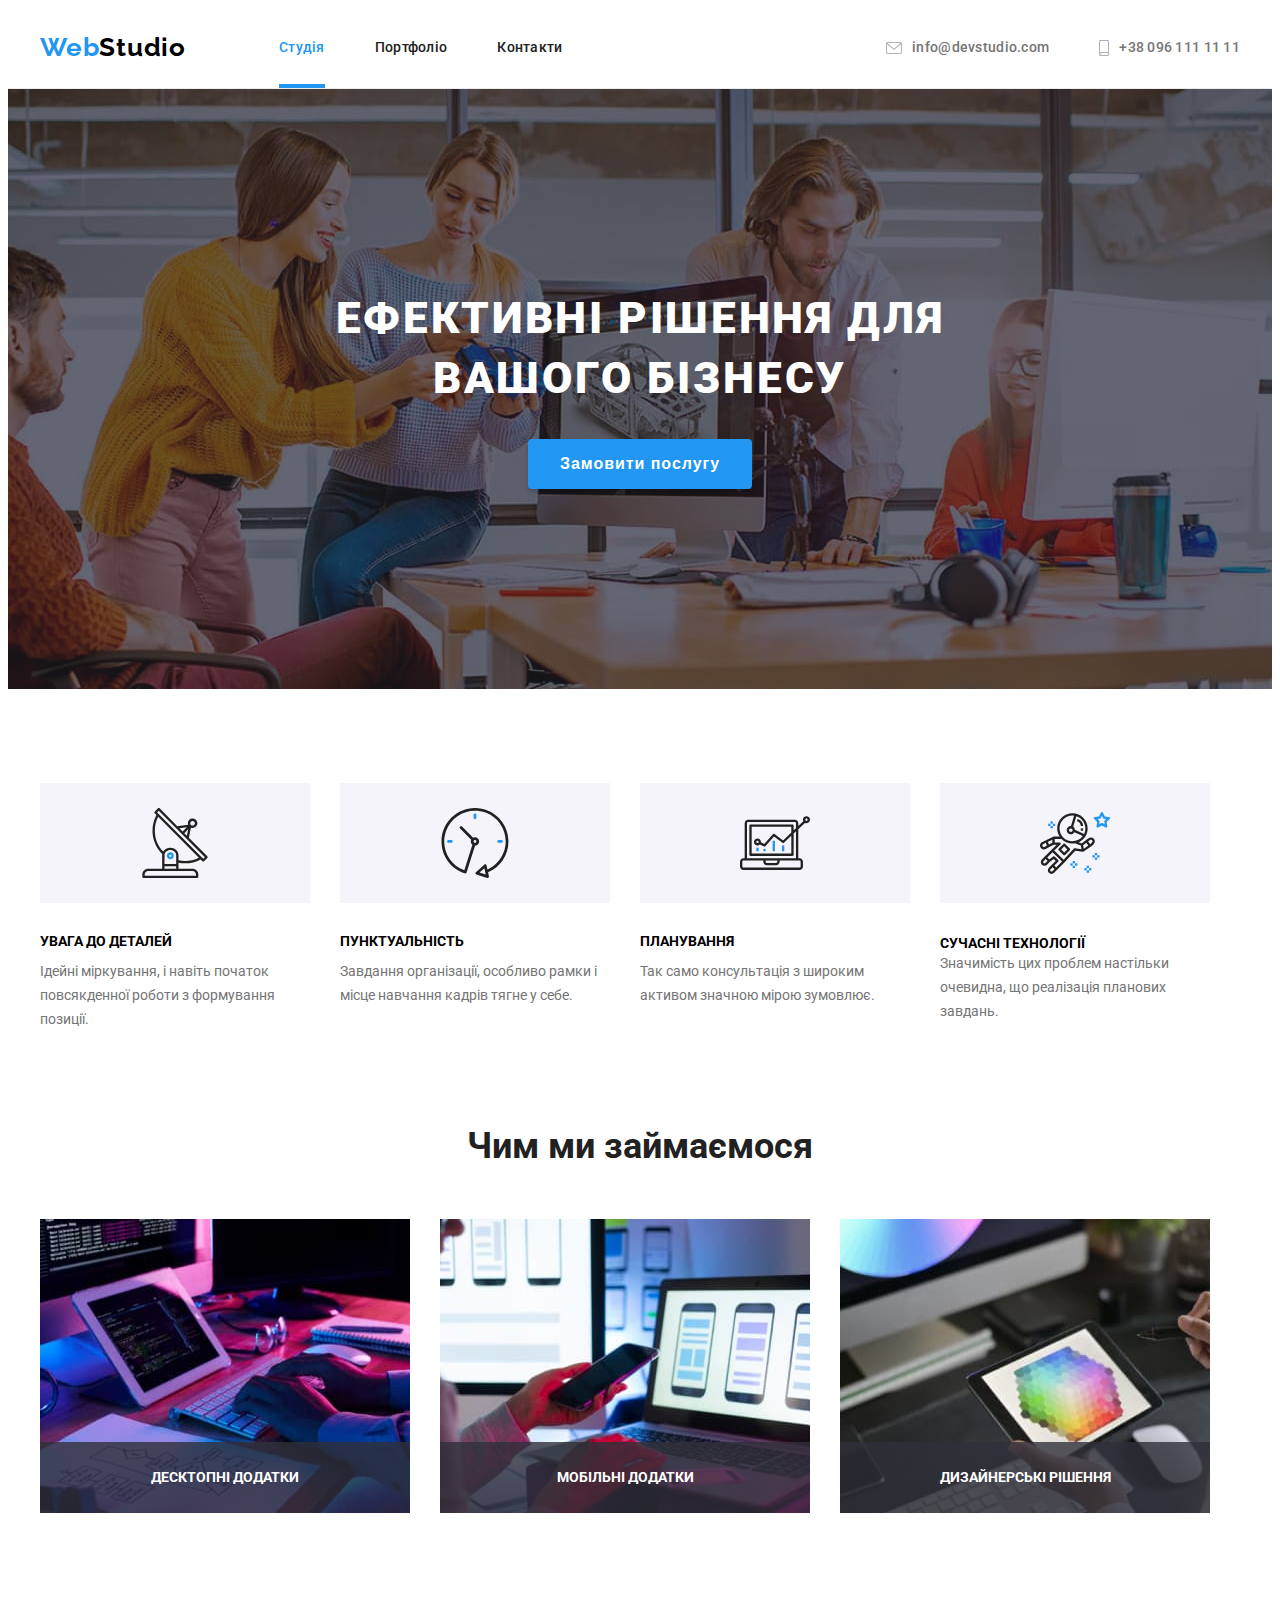
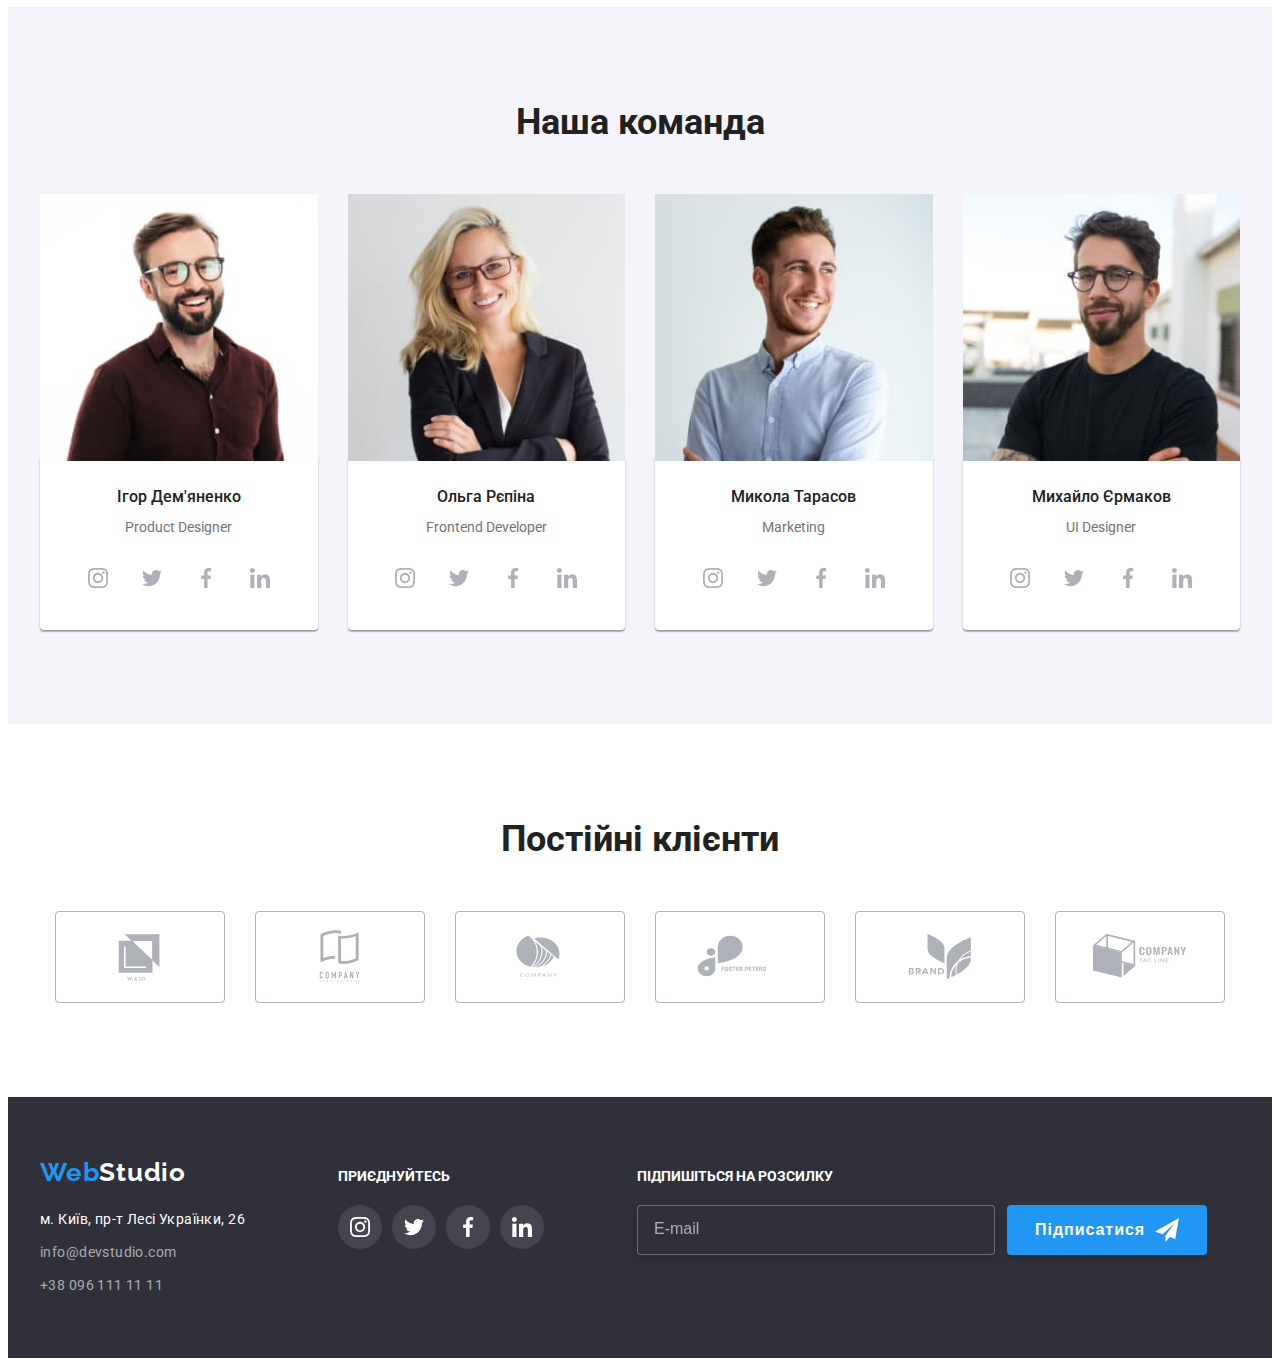
==== commit 209131ff: "Внес исправления" ====
--- a/index.html
+++ b/index.html
@@ -187,6 +187,7 @@
           <ul class="list team-list">
             <li class="team-card">
               <img
+                class="team-card__img"
                 srcset="
                   ./images/igor-demyanenko.jpg    1x,
                   ./images/igor-demyanenko@2x.jpg 2x
@@ -236,6 +237,7 @@
             </li>
             <li class="team-card">
               <img
+                class="team-card__img"
                 srcset="
                   ./images/olga-repina.jpg    1x,
                   ./images/olga-repina@2x.jpg 2x
@@ -285,6 +287,7 @@
             </li>
             <li class="team-card">
               <img
+                class="team-card__img"
                 srcset="
                   ./images/mykola-tarasov.jpg    1x,
                   ./images/mykola-tarasov@2x.jpg 2x
@@ -334,6 +337,7 @@
             </li>
             <li class="team-card">
               <img
+                class="team-card__img"
                 srcset="
                   ./images/mykhaylo-yermakov.jpg    1x,
                   ./images/mykhaylo-yermakov@2x.jpg 2x
--- a/css/main.min.css
+++ b/css/main.min.css
@@ -1 +1 @@
-:root{--accent-blue: #2196f3;--accent-btn-blue: #188ce8;--black: #000;--white: #fff;--white-transparent: rgba(255, 255, 255, 0.6);--color-footer: #2f303a;--color-title: #212121;--color-desc: #757575;--color-header-adress: #757575;--bg-color-main: #2f303a;--bg-color-secondary: #f5f4fa;--bg-footer-social: rgba(255, 255, 255, 0.1);--bg-accent-blue-transparent90: rgba(33, 150, 243, 0.9);--color-border: #eeeeee;--header-border: #ececec;--hero-section-transparent: rgba(47, 48, 58, 0.4);--svg-color: #afb1b8;--portfolio-list-margin: 30px}*{-webkit-box-sizing:border-box;box-sizing:border-box}body{font-family:"Roboto",sans-serif;font-size:16px;line-height:1.2}img{display:block;max-width:100%;height:auto}.list{list-style:none;margin:0px;padding:0px}.link{text-decoration:none;color:inherit;font-style:normal}.title{color:var(--color-title);font-weight:700;font-size:36px;text-align:center;margin-bottom:50px}.subtitle{margin-bottom:10px;color:var(--color-title)}.desc{color:var(--color-desc);font-size:14px;line-height:1.7;margin-bottom:0px}h1,h2,h3,h4,h5,h6,p{margin-top:0px}.container{margin:0 auto;padding:0 15px}@media(min-width: 480px){.container{width:480px}}@media(min-width: 768px){.container{width:768px}}@media(min-width: 1200px){.container{width:1200px}}.modal-container{position:relative;width:100%;max-width:528px;height:100%;max-height:581px;background-color:var(--white);padding:40px;overflow-y:auto;margin:15px}.backdrop{position:fixed;top:0;left:0;width:100%;height:100%;background-color:rgba(0,0,0,.2);-webkit-transition:opacity 250ms,visibility 250ms;transition:opacity 250ms,visibility 250ms}.main-button{background-color:var(--accent-blue);color:var(--white);font-size:16px;font-weight:700;line-height:1.87;letter-spacing:.06em;text-align:center;cursor:pointer;display:block;margin:0 auto;padding:10px 32px;-webkit-box-shadow:0px 4px 4px rgba(0,0,0,.15);box-shadow:0px 4px 4px rgba(0,0,0,.15);border:0;border-radius:4px;-webkit-transition:background-color 250ms cubic-bezier(0.4, 0, 0.2, 1);transition:background-color 250ms cubic-bezier(0.4, 0, 0.2, 1)}.main-button:hover,.main-button:focus{background-color:var(--accent-btn-blue)}.modal-submit-button{background-color:var(--accent-blue);color:var(--white);font-size:16px;font-weight:700;line-height:1.87;letter-spacing:.06em;text-align:center;cursor:pointer;display:block;margin:30px auto 0px;padding:10px 52px;-webkit-box-shadow:0px 4px 4px rgba(0,0,0,.15);box-shadow:0px 4px 4px rgba(0,0,0,.15);border:0;border-radius:4px;-webkit-transition:background-color 250ms cubic-bezier(0.4, 0, 0.2, 1);transition:background-color 250ms cubic-bezier(0.4, 0, 0.2, 1)}.modal-submit-button:hover,.modal-submit-button:focus{background-color:var(--accent-btn-blue)}.close-button{position:absolute;top:8px;right:8px;width:30px;height:30px;border-radius:50%;cursor:pointer;border:1px solid rgba(0,0,0,.1);display:-webkit-box;display:-ms-flexbox;display:flex;-webkit-box-pack:center;-ms-flex-pack:center;justify-content:center;-webkit-box-align:center;-ms-flex-align:center;align-items:center;fill:var(--black);-webkit-transition:fill 250ms cubic-bezier(0.4, 0, 0.2, 1);transition:fill 250ms cubic-bezier(0.4, 0, 0.2, 1);background-color:rgba(0,0,0,0)}.close-button:hover,.close-button:focus{fill:var(--accent-blue)}.client-section{padding:94px 0}.client-list{display:-webkit-box;display:-ms-flexbox;display:flex}@media(max-width: 1200px){.client-list{-ms-flex-wrap:wrap;flex-wrap:wrap;-webkit-box-pack:center;-ms-flex-pack:center;justify-content:center}}.client-list-item{width:170px;height:92px}@media(max-width: 1200px){.client-list-item{margin-top:30px;margin-right:15px;margin-left:15px;-webkit-box-pack:center;-ms-flex-pack:center;justify-content:center}}@media(min-width: 1200px){.client-list-item:not(:last-child){margin-right:30px}}.client-list-link{border:1px solid currentColor;border-radius:4px;width:100%;height:100%;fill:currentColor;color:var(--svg-color);display:-webkit-box;display:-ms-flexbox;display:flex;-webkit-box-align:center;-ms-flex-align:center;align-items:center;-webkit-box-pack:center;-ms-flex-pack:center;justify-content:center;-webkit-transition:color 250ms cubic-bezier(0.4, 0, 0.2, 1);transition:color 250ms cubic-bezier(0.4, 0, 0.2, 1)}.client-list-link:hover,.client-list-link:focus{color:var(--accent-blue)}.hero-section{background-color:var(--bg-color-main);color:var(--white)}.hero-section__transparent{padding:200px 0;max-width:1600px;width:100%;height:600px;background-image:-webkit-gradient(linear, left top, left bottom, from(rgba(47, 48, 58, 0.4)), to(rgba(47, 48, 58, 0.4))),url(../images/hero-section-img.jpg);background-image:linear-gradient(rgba(47, 48, 58, 0.4), rgba(47, 48, 58, 0.4)),url(../images/hero-section-img.jpg);background-repeat:no-repeat;background-position:center;background-size:cover;margin:0 auto}@media(min-device-pixel-ratio: 2),(-webkit-min-device-pixel-ratio: 2),(min-resolution: 2dppx){.hero-section__transparent{background-image:-webkit-gradient(linear, left top, left bottom, from(rgba(47, 48, 58, 0.4)), to(rgba(47, 48, 58, 0.4))),url(../images/hero-section-img@2x.jpg);background-image:linear-gradient(rgba(47, 48, 58, 0.4), rgba(47, 48, 58, 0.4)),url(../images/hero-section-img@2x.jpg)}}.hero-section__title{font-weight:900;font-size:44px;line-height:1.36;text-align:center;letter-spacing:.06em;text-transform:uppercase;width:100%;max-width:696px;margin:0 auto 30px}.logo{font-family:"Raleway",sans-serif;font-style:normal;font-weight:700;font-size:26px;letter-spacing:.03em;color:var(--accent-blue);margin-right:93px;padding:24px 0 25px}.logo>span{color:var(--black)}.mobile-menu-button{min-height:40px;min-width:40px;display:-webkit-box;display:-ms-flexbox;display:flex;-webkit-box-align:center;-ms-flex-align:center;align-items:center;-webkit-box-pack:center;-ms-flex-pack:center;justify-content:center;background-color:rgba(0,0,0,0);cursor:pointer;border:none;outline:none}@media(min-width: 768px){.mobile-menu-button{display:none}}.mobile-menu-container{position:fixed;top:0;left:0;width:100vw;height:100vh;padding:48px 40px;background-color:var(--white);color:var(--black);z-index:999;display:-webkit-box;display:-ms-flexbox;display:flex;-webkit-box-orient:vertical;-webkit-box-direction:normal;-ms-flex-direction:column;flex-direction:column;-webkit-transform:translateX(100%);transform:translateX(100%);-webkit-transition:-webkit-transform 250ms ease-in-out;transition:-webkit-transform 250ms ease-in-out;transition:transform 250ms ease-in-out;transition:transform 250ms ease-in-out, -webkit-transform 250ms ease-in-out}.mobile-menu-container.is-open{-webkit-transform:translateX(0);transform:translateX(0)}.mobile-menu-container .mobile-menu-button{position:absolute;top:16px;right:16px;color:inherit}.mobile-navigation__link{font-weight:500;font-size:40px;line-height:1.175;letter-spacing:.02em;display:block;padding:10px;color:inherit}.mobile-navigation__link--current-page{color:var(--accent-blue)}.mobile-address__list{margin-top:auto;margin-bottom:64px}.mobile-address__link-tel{font-weight:500;font-size:34px;line-height:1.18;letter-spacing:.02em;color:var(--accent-blue)}.mobile-address__link-email{font-weight:500;font-size:24px;line-height:28px;letter-spacing:.02em;color:var(--color-header-adress)}.mobile-social{margin:0px;padding:0px;display:-webkit-box;display:-ms-flexbox;display:flex;color:var(--accent-blue)}.mobile-social__list:not(:last-child){margin-right:20px}.mobile-social__link{font-weight:500;font-size:18px;letter-spacing:.02em}.modal{display:-webkit-box;display:-ms-flexbox;display:flex;-webkit-box-align:center;-ms-flex-align:center;align-items:center;-webkit-box-pack:center;-ms-flex-pack:center;justify-content:center;padding:20px 0;height:100%}.modal__title{font-weight:700;font-size:20px;line-height:1.15;text-align:center;letter-spacing:.03em;margin-bottom:12px}.is-hidden{opacity:0;visibility:hidden;pointer-events:none}.modal-form{font-size:12px}.modal-form__input-container{position:relative;margin-top:4px;margin-bottom:10px}.modal-form__input{resize:none;padding:11px 12px;width:100%;height:40px;border:1px solid rgba(33,33,33,.2);border-radius:4px;padding:12px 12px 12px 42px;-webkit-transition:border-color 250ms cubic-bezier(0.4, 0, 0.2, 1);transition:border-color 250ms cubic-bezier(0.4, 0, 0.2, 1)}.modal-form__input:focus{border-color:var(--accent-blue);outline:none}.modal-form__input:focus+.modal-form__icon{color:var(--accent-blue)}.modal-form__icon{position:absolute;left:12px;top:50%;-webkit-transform:translateY(-50%);transform:translateY(-50%);fill:currentColor;-webkit-transition:color 250ms cubic-bezier(0.4, 0, 0.2, 1);transition:color 250ms cubic-bezier(0.4, 0, 0.2, 1)}.modal-form__user-comment{height:120px;padding:12px 16px;display:block;margin-top:4px}.modal-form__user-comment::-webkit-input-placeholder{color:rgba(117,117,117,.5)}.modal-form__user-comment::-moz-placeholder{color:rgba(117,117,117,.5)}.modal-form__user-comment:-ms-input-placeholder{color:rgba(117,117,117,.5)}.modal-form__user-comment::-ms-input-placeholder{color:rgba(117,117,117,.5)}.modal-form__user-comment::placeholder{color:rgba(117,117,117,.5)}.modal-form__user-submit{margin-top:20px;position:relative}.modal-form__accept-lable{position:relative;font-size:14px;line-height:1.7;letter-spacing:.03em;padding-left:36px;cursor:pointer}.modal-form__checkbox{-webkit-appearance:none;-moz-appearance:none;appearance:none}.modal-form__icon-checkbox{position:absolute;top:50%;left:13px;-webkit-transform:translateY(-50%);transform:translateY(-50%);width:16px;height:15px;background:var(--white);border-radius:2px;border:1.5px solid #212121;color:var(--white);fill:rgba(0,0,0,0);cursor:pointer}.modal-form__checkbox:checked+.modal-form__icon-checkbox{fill:currentColor;background-color:var(--accent-blue);border-color:var(--accent-blue)}.modal-form__modal-link{color:var(--accent-blue);text-decoration:underline}.footer{background-color:var(--bg-color-main);padding:60px 0}@media(max-width: 1200px){.footer-container{text-align:center}}@media(min-width: 1200px){.footer-container{display:-webkit-box;display:-ms-flexbox;display:flex;-webkit-box-align:baseline;-ms-flex-align:baseline;align-items:baseline}}@media(min-width: 768px){.footer__block{display:-webkit-box;display:-ms-flexbox;display:flex;-webkit-box-pack:center;-ms-flex-pack:center;justify-content:center;-webkit-box-align:baseline;-ms-flex-align:baseline;align-items:baseline}}.footer-logo{font-family:"Raleway",sans-serif;font-style:normal;font-weight:700;font-size:26px;letter-spacing:.03em;color:var(--accent-blue)}.footer-logo__span{color:var(--white)}.footer-link{color:var(--white);font-size:14px;line-height:1.71;letter-spacing:.03em;-webkit-transition:color 250ms cubic-bezier(0.4, 0, 0.2, 1);transition:color 250ms cubic-bezier(0.4, 0, 0.2, 1)}.footer-link:hover,.footer-link:focus{color:var(--accent-blue)}.footer-link-address{color:var(--white-transparent);font-size:14px;line-height:1.71;letter-spacing:.03em;-webkit-transition:color 250ms cubic-bezier(0.4, 0, 0.2, 1);transition:color 250ms cubic-bezier(0.4, 0, 0.2, 1)}.footer-link-address:first-child{margin-top:20px}.footer-link-address:not(:last-child){margin-bottom:9px}.footer-link-address:hover,.footer-link-address:focus{color:var(--accent-blue)}@media(max-width: 768px){.footer-social{margin-top:60px}}@media(min-width: 768px){.footer-social{margin-left:165px}}@media(min-width: 1200px){.footer-social{margin-left:93px}}.footer-social-title{font-size:14px;font-weight:700;text-transform:uppercase;color:var(--white);margin-bottom:20px}.footer-social-list{display:-webkit-box;display:-ms-flexbox;display:flex;-webkit-box-align:center;-ms-flex-align:center;align-items:center;-webkit-box-pack:center;-ms-flex-pack:center;justify-content:center}.footer-social-item:not(:last-child){margin-right:10px}.footer-social-link{display:-webkit-box;display:-ms-flexbox;display:flex;-ms-flex-wrap:wrap;flex-wrap:wrap;-ms-flex-line-pack:center;align-content:center;-webkit-box-pack:center;-ms-flex-pack:center;justify-content:center;width:44px;height:44px;background-color:var(--bg-footer-social);border-radius:50%;fill:var(--white);-webkit-transition:background-color 250ms cubic-bezier(0.4, 0, 0.2, 1);transition:background-color 250ms cubic-bezier(0.4, 0, 0.2, 1)}.footer-social-link:hover,.footer-social-link:focus{background-color:var(--accent-blue)}@media(max-width: 1200px){.footer-subscribe{margin-top:60px}}@media(min-width: 1200px){.footer-subscribe{margin-left:93px}}.footer-subscribe-title{font-weight:700;font-size:14px;text-transform:uppercase;color:var(--white);margin-bottom:20px}@media(min-width: 1200px){.footer-subscribe-form{display:-webkit-box;display:-ms-flexbox;display:flex}}.footer-subscribe-input{height:50px;width:100%;padding:15px 16px;border:1px solid rgba(255,255,255,.3);-webkit-filter:drop-shadow(0px 4px 4px rgba(0, 0, 0, 0.15));filter:drop-shadow(0px 4px 4px rgba(0, 0, 0, 0.15));border-radius:4px;background-color:var(--bg-color-main);color:var(--white);-webkit-transition:border-color 250ms cubic-bezier(0.4, 0, 0.2, 1);transition:border-color 250ms cubic-bezier(0.4, 0, 0.2, 1)}@media(min-width: 1200px){.footer-subscribe-input{width:358px}}.footer-subscribe-input:focus{border-color:var(--accent-blue);outline:none}.footer-subscribe-input::-webkit-input-placeholder{font-size:16px;line-height:1.25;color:rgba(255,255,255,.6)}.footer-subscribe-input::-moz-placeholder{font-size:16px;line-height:1.25;color:rgba(255,255,255,.6)}.footer-subscribe-input:-ms-input-placeholder{font-size:16px;line-height:1.25;color:rgba(255,255,255,.6)}.footer-subscribe-input::-ms-input-placeholder{font-size:16px;line-height:1.25;color:rgba(255,255,255,.6)}.footer-subscribe-input::placeholder{font-size:16px;line-height:1.25;color:rgba(255,255,255,.6)}.subscribe-button{background-color:var(--accent-blue);color:var(--white);width:200px;height:50px;font-size:16px;font-weight:700;line-height:1.87;letter-spacing:.06em;text-align:center;-webkit-box-align:center;-ms-flex-align:center;align-items:center;cursor:pointer;display:-webkit-box;display:-ms-flexbox;display:flex;margin:0 auto;padding:10px 28px;-webkit-box-shadow:0px 4px 4px rgba(0,0,0,.15);box-shadow:0px 4px 4px rgba(0,0,0,.15);border:0;border-radius:4px;-webkit-transition:background-color 250ms cubic-bezier(0.4, 0, 0.2, 1);transition:background-color 250ms cubic-bezier(0.4, 0, 0.2, 1);margin-left:12px}@media(max-width: 1200px){.subscribe-button{margin-top:20px;margin-right:auto;margin-left:auto}}.subscribe-button:hover,.subscribe-button:focus{background-color:var(--accent-btn-blue)}.footer-subscribe-svg{fill:var(--white);margin-left:10px}.header{border-bottom:1px solid var(--header-border)}.header-container{display:-webkit-box;display:-ms-flexbox;display:flex;-webkit-box-align:center;-ms-flex-align:center;align-items:center;-webkit-box-pack:justify;-ms-flex-pack:justify;justify-content:space-between}.header-navigation{letter-spacing:.02em;display:-webkit-box;display:-ms-flexbox;display:flex;-webkit-box-align:center;-ms-flex-align:center;align-items:center}.header-navigation__list{display:none}@media(min-width: 768px){.header-navigation__list{display:-webkit-box;display:-ms-flexbox;display:flex;margin-right:auto}}.header-navigation__link{padding:32px 0;color:var(--color-title);font-weight:500;font-size:14px;line-height:1.14;letter-spacing:.02em;display:block;-webkit-transition:color 250ms cubic-bezier(0.4, 0, 0.2, 1);transition:color 250ms cubic-bezier(0.4, 0, 0.2, 1)}.header-navigation__link:hover,.header-navigation__link:focus{color:var(--accent-blue)}.header-navigation__link--current-page{position:relative}.header-navigation__link--current-page::after{position:absolute;bottom:0;left:0;width:100%;height:4px;background-color:var(--accent-blue);content:""}.header-navigation__list>li:not(:last-child){margin-right:50px}@media(min-width: 1200px){.header-address{display:-webkit-box;display:-ms-flexbox;display:flex}}.header-address-item{display:-webkit-box;display:-ms-flexbox;display:flex;-webkit-box-align:center;-ms-flex-align:center;align-items:center;-webkit-box-pack:center;-ms-flex-pack:center;justify-content:center}.header-link-address{display:none}@media(min-width: 768px){.header-link-address{padding:5px 0;color:var(--color-header-adress);font-weight:500;font-size:14px;line-height:1.14;letter-spacing:.02em;display:-webkit-box;display:-ms-flexbox;display:flex;-webkit-box-align:center;-ms-flex-align:center;align-items:center;gap:10px;fill:var(--svg-color);-webkit-transition:color 250ms cubic-bezier(0.4, 0, 0.2, 1),fill 250ms cubic-bezier(0.4, 0, 0.2, 1);transition:color 250ms cubic-bezier(0.4, 0, 0.2, 1),fill 250ms cubic-bezier(0.4, 0, 0.2, 1);margin-right:auto}}@media(min-width: 1200px){.header-link-address{padding:32px 0}}.header-link-address:hover,.header-link-address:focus{color:var(--accent-blue);fill:var(--accent-blue)}@media(min-width: 1200px){.header-address li:not(:last-child){margin-right:50px}}.header-navigation__link--current-page{padding:32px 0;color:var(--accent-blue);font-weight:500;font-size:14px;line-height:1.14;letter-spacing:.02em}.portfolio-section{padding:94px 0}.portfolio-list-btn{display:-webkit-box;display:-ms-flexbox;display:flex;-webkit-box-pack:start;-ms-flex-pack:start;justify-content:start;margin-bottom:50px;-ms-flex-wrap:wrap;flex-wrap:wrap}@media(min-width: 768px){.portfolio-list-btn{-ms-flex-wrap:nowrap;flex-wrap:nowrap;-webkit-box-pack:center;-ms-flex-pack:center;justify-content:center}}.portfolio-list-btn>li:not(:last-child){margin-right:8px}.portfolio-list-example{position:relative;overflow:hidden}.portfolio-list-hidden{font-size:18px;line-height:1.5;position:absolute;top:0;left:0;width:100%;height:100%;opacity:0;-webkit-transform:translateY(100%);transform:translateY(100%);padding:63px 24px;background-color:var(--bg-accent-blue-transparent90);color:var(--white);-webkit-transition:opacity 250ms cubic-bezier(0.4, 0, 0.2, 1),-webkit-transform 250ms cubic-bezier(0.4, 0, 0.2, 1);transition:opacity 250ms cubic-bezier(0.4, 0, 0.2, 1),-webkit-transform 250ms cubic-bezier(0.4, 0, 0.2, 1);transition:transform 250ms cubic-bezier(0.4, 0, 0.2, 1),opacity 250ms cubic-bezier(0.4, 0, 0.2, 1);transition:transform 250ms cubic-bezier(0.4, 0, 0.2, 1),opacity 250ms cubic-bezier(0.4, 0, 0.2, 1),-webkit-transform 250ms cubic-bezier(0.4, 0, 0.2, 1)}.portfolio-list-link:hover .portfolio-list-hidden{opacity:1;-webkit-transform:translateY(0%);transform:translateY(0%)}.portfolio-list-link:focus .portfolio-list-hidden{opacity:1;-webkit-transform:translateY(0%);transform:translateY(0%)}.portfolio-button{background-color:var(--bg-color-secondary);color:var(--color-title);font-family:inherit;font-weight:500;font-size:16px;line-height:1.62;letter-spacing:.03em;text-align:center;cursor:pointer;border:0;border-radius:4px;padding:6px 22px;-webkit-transition:background-color 250ms cubic-bezier(0.4, 0, 0.2, 1),color 250ms cubic-bezier(0.4, 0, 0.2, 1),-webkit-box-shadow 250ms cubic-bezier(0.4, 0, 0.2, 1);transition:background-color 250ms cubic-bezier(0.4, 0, 0.2, 1),color 250ms cubic-bezier(0.4, 0, 0.2, 1),-webkit-box-shadow 250ms cubic-bezier(0.4, 0, 0.2, 1);transition:background-color 250ms cubic-bezier(0.4, 0, 0.2, 1),color 250ms cubic-bezier(0.4, 0, 0.2, 1),box-shadow 250ms cubic-bezier(0.4, 0, 0.2, 1);transition:background-color 250ms cubic-bezier(0.4, 0, 0.2, 1),color 250ms cubic-bezier(0.4, 0, 0.2, 1),box-shadow 250ms cubic-bezier(0.4, 0, 0.2, 1),-webkit-box-shadow 250ms cubic-bezier(0.4, 0, 0.2, 1)}.portfolio-button:hover,.portfolio-button:focus{background-color:var(--accent-blue);color:var(--white);-webkit-box-shadow:0px 3px 1px rgba(0,0,0,.1),0px 1px 2px rgba(0,0,0,.08),0px 2px 2px rgba(0,0,0,.12);box-shadow:0px 3px 1px rgba(0,0,0,.1),0px 1px 2px rgba(0,0,0,.08),0px 2px 2px rgba(0,0,0,.12);border-radius:4px}.portfolio-section .subtitle{font-weight:700;font-size:18px;line-height:2;letter-spacing:.06em}.portfolio-section .desc{line-height:1.87;letter-spacing:.03em}.portfolio-list{display:-webkit-box;display:-ms-flexbox;display:flex;-ms-flex-wrap:wrap;flex-wrap:wrap;-webkit-box-pack:center;-ms-flex-pack:center;justify-content:center;margin-right:calc(-1*var(--portfolio-list-margin));margin-bottom:calc(-1*var(--portfolio-list-margin))}@media(min-width: 768px){.portfolio-list{-webkit-box-pack:start;-ms-flex-pack:start;justify-content:start}}@media(min-width: 1200px){.portfolio-list{-webkit-box-pack:center;-ms-flex-pack:center;justify-content:center}}.portfolio-list-item{margin-bottom:var(--portfolio-list-margin);-ms-flex-preferred-size:100%;flex-basis:100%}@media(min-width: 768px){.portfolio-list-item{-ms-flex-preferred-size:calc(50% - 30px);flex-basis:calc(50% - 30px);margin-right:var(--portfolio-list-margin)}}@media(min-width: 1200px){.portfolio-list-item{-ms-flex-preferred-size:calc(33.3333333333% - 30px);flex-basis:calc(33.3333333333% - 30px)}}.portfolio-list-link{display:-webkit-box;display:-ms-flexbox;display:flex;-webkit-box-orient:vertical;-webkit-box-direction:normal;-ms-flex-direction:column;flex-direction:column;-webkit-transition:-webkit-box-shadow 250ms cubic-bezier(0.4, 0, 0.2, 1);transition:-webkit-box-shadow 250ms cubic-bezier(0.4, 0, 0.2, 1);transition:box-shadow 250ms cubic-bezier(0.4, 0, 0.2, 1);transition:box-shadow 250ms cubic-bezier(0.4, 0, 0.2, 1), -webkit-box-shadow 250ms cubic-bezier(0.4, 0, 0.2, 1);height:100%}.portfolio-list-link:hover,.portfolio-list-link:focus{-webkit-box-shadow:0px 1px 1px rgba(0,0,0,.12),0px 4px 4px rgba(0,0,0,.06),1px 4px 6px rgba(0,0,0,.16);box-shadow:0px 1px 1px rgba(0,0,0,.12),0px 4px 4px rgba(0,0,0,.06),1px 4px 6px rgba(0,0,0,.16)}.portfolio-list-desc{border:1px solid var(--color-border);border-top:0;padding:20px 24px;-webkit-box-flex:1;-ms-flex-positive:1;flex-grow:1}.talant-section{padding:94px 0}.talant-list{display:-webkit-box;display:-ms-flexbox;display:flex}@media(max-width: 1200px){.talant-list{-ms-flex-wrap:wrap;flex-wrap:wrap;-webkit-box-pack:center;-ms-flex-pack:center;justify-content:center;-webkit-box-align:center;-ms-flex-align:center;align-items:center}}.talant-list__subtitle{text-transform:uppercase;font-weight:700;font-size:14px;text-transform:uppercase;margin-bottom:10px}@media(min-width: 1200px){.talant-list__item:not(:last-child){margin-right:30px}}.talant-list__item{width:100%;max-width:270px}@media(max-width: 1200px){.talant-list__item{margin-top:30px;margin-right:15px;margin-left:15px;-webkit-box-pack:center;-ms-flex-pack:center;justify-content:center;height:226px}}.talant-list__svg{height:120px;width:100%;background-color:var(--bg-color-secondary);margin-bottom:30px;display:-webkit-box;display:-ms-flexbox;display:flex;-webkit-box-align:center;-ms-flex-align:center;align-items:center;-webkit-box-pack:center;-ms-flex-pack:center;justify-content:center}.talant-list__svg:nth-child(1){background-image:url(../images/antenna\ 1.svg)}.talant-list__svg:nth-child(2){background-image:url(../images/clock\ 1.svg)}.talant-list__svg:nth-child(3){background-image:url(../images/diagram\ 1.svg)}.talant-list__svg:nth-child(4){background-image:url(../images/astronaut\ 1.svg)}.team-section{background-color:var(--bg-color-secondary);padding:94px 0}.team-list{display:-webkit-box;display:-ms-flexbox;display:flex}@media(max-width: 1200px){.team-list{-ms-flex-wrap:wrap;flex-wrap:wrap;-webkit-box-pack:center;-ms-flex-pack:center;justify-content:center}}@media(max-width: 1200px){.team-card{margin-top:30px;margin-right:15px;margin-left:15px;-webkit-box-pack:center;-ms-flex-pack:center;justify-content:center}}@media(min-width: 1200px){.team-card:not(:last-child){margin-right:30px}}.team-card__person{background-color:var(--white);width:270px;margin-top:-4px;padding:30px 0;-webkit-box-shadow:0px 1px 3px rgba(0,0,0,.12),0px 1px 1px rgba(0,0,0,.14),0px 2px 1px rgba(0,0,0,.2);box-shadow:0px 1px 3px rgba(0,0,0,.12),0px 1px 1px rgba(0,0,0,.14),0px 2px 1px rgba(0,0,0,.2);border-radius:0px 0px 4px 4px}.team-card__social-list{display:-webkit-box;display:-ms-flexbox;display:flex;-webkit-box-align:center;-ms-flex-align:center;align-items:center;-webkit-box-pack:center;-ms-flex-pack:center;justify-content:center;gap:10px}.team-card__social-item{width:44px;height:44px;-webkit-box-align:center;-ms-flex-align:center;align-items:center}.team-card__social-link{display:-webkit-box;display:-ms-flexbox;display:flex;-webkit-box-align:center;-ms-flex-align:center;align-items:center;-webkit-box-pack:center;-ms-flex-pack:center;justify-content:center;width:100%;height:100%;fill:var(--svg-color);color:var(--white);border-radius:50%;-webkit-transition:background-color 250ms cubic-bezier(0.4, 0, 0.2, 1),fill 250ms cubic-bezier(0.4, 0, 0.2, 1);transition:background-color 250ms cubic-bezier(0.4, 0, 0.2, 1),fill 250ms cubic-bezier(0.4, 0, 0.2, 1)}.team-card__social-link:hover,.team-card__social-link:focus{background-color:var(--accent-blue);fill:currentColor}.team-card__subtitle{font-weight:500;font-size:16px;text-align:center}.team-card__desc{text-align:center;margin-bottom:16px}.visually-hidden{position:absolute;white-space:nowrap;width:1px;height:1px;overflow:hidden;border:0;padding:0;clip:rect(0 0 0 0);-webkit-clip-path:inset(50%);clip-path:inset(50%);margin:-1px}.work-section{display:none}@media(min-width: 1200px){.work-section{display:block;padding-bottom:94px}}.work-list{display:-webkit-box;display:-ms-flexbox;display:flex}.work-list__item:not(:last-child){margin-right:30px}.work-list__item{position:relative}.work-list__text{text-transform:uppercase;font-weight:700;font-size:14px;text-align:center;color:var(--white);position:absolute;bottom:0;width:100%;padding:27px 0;margin:0;background:rgba(47,48,58,.8)}/*# sourceMappingURL=main.min.css.map */+:root{--accent-blue: #2196f3;--accent-btn-blue: #188ce8;--black: #000;--white: #fff;--white-transparent: rgba(255, 255, 255, 0.6);--color-footer: #2f303a;--color-title: #212121;--color-desc: #757575;--color-header-adress: #757575;--bg-color-main: #2f303a;--bg-color-secondary: #f5f4fa;--bg-footer-social: rgba(255, 255, 255, 0.1);--bg-accent-blue-transparent90: rgba(33, 150, 243, 0.9);--border-color-mobile-menu: rgba(33, 33, 33, 0.2);--color-border: #eeeeee;--header-border: #ececec;--hero-section-transparent: rgba(47, 48, 58, 0.4);--svg-color: #afb1b8;--portfolio-list-margin: 30px}*{-webkit-box-sizing:border-box;box-sizing:border-box}body{font-family:"Roboto",sans-serif;font-size:16px;line-height:1.2}img{display:block;max-width:100%;height:auto}.list{list-style:none;margin:0px;padding:0px}.link{text-decoration:none;color:inherit;font-style:normal}.title{color:var(--color-title);font-weight:700;font-size:28px;text-align:center;margin-bottom:0px}@media(min-width: 1200px){.title{font-size:36px;margin-bottom:50px}}.subtitle{margin-bottom:10px;color:var(--color-title)}.desc{color:var(--color-desc);font-size:14px;line-height:1.7;margin-bottom:0px}h1,h2,h3,h4,h5,h6,p{margin-top:0px}.container{margin:0 auto;padding:0}@media(min-width: 1200px){.container{width:1200px}}.modal-container{position:relative;width:100%;max-width:528px;height:100%;max-height:581px;background-color:var(--white);padding:40px;overflow-y:auto;margin:15px}.backdrop{position:fixed;top:0;left:0;width:100%;height:100%;background-color:rgba(0,0,0,.2);-webkit-transition:opacity 250ms,visibility 250ms;transition:opacity 250ms,visibility 250ms}.main-button{background-color:var(--accent-blue);color:var(--white);font-size:16px;font-weight:700;line-height:1.87;letter-spacing:.06em;text-align:center;cursor:pointer;display:block;margin:0 auto;padding:10px 32px;-webkit-box-shadow:0px 4px 4px rgba(0,0,0,.15);box-shadow:0px 4px 4px rgba(0,0,0,.15);border:0;border-radius:4px;-webkit-transition:background-color 250ms cubic-bezier(0.4, 0, 0.2, 1);transition:background-color 250ms cubic-bezier(0.4, 0, 0.2, 1)}.main-button:hover,.main-button:focus{background-color:var(--accent-btn-blue)}.modal-submit-button{background-color:var(--accent-blue);color:var(--white);font-size:16px;font-weight:700;line-height:1.87;letter-spacing:.06em;text-align:center;cursor:pointer;display:block;margin:30px auto 0px;padding:10px 52px;-webkit-box-shadow:0px 4px 4px rgba(0,0,0,.15);box-shadow:0px 4px 4px rgba(0,0,0,.15);border:0;border-radius:4px;-webkit-transition:background-color 250ms cubic-bezier(0.4, 0, 0.2, 1);transition:background-color 250ms cubic-bezier(0.4, 0, 0.2, 1)}.modal-submit-button:hover,.modal-submit-button:focus{background-color:var(--accent-btn-blue)}.close-button{position:absolute;top:8px;right:8px;width:30px;height:30px;border-radius:50%;cursor:pointer;border:1px solid rgba(0,0,0,.1);display:-webkit-box;display:-ms-flexbox;display:flex;-webkit-box-pack:center;-ms-flex-pack:center;justify-content:center;-webkit-box-align:center;-ms-flex-align:center;align-items:center;fill:var(--black);-webkit-transition:fill 250ms cubic-bezier(0.4, 0, 0.2, 1);transition:fill 250ms cubic-bezier(0.4, 0, 0.2, 1);background-color:rgba(0,0,0,0)}.close-button:hover,.close-button:focus{fill:var(--accent-blue)}.client-section{padding:94px 0}.client-list{display:-webkit-box;display:-ms-flexbox;display:flex;-ms-flex-wrap:wrap;flex-wrap:wrap;-webkit-box-pack:center;-ms-flex-pack:center;justify-content:center}@media(min-width: 1200px){.client-list{display:-webkit-box;display:-ms-flexbox;display:flex;-ms-flex-wrap:nowrap;flex-wrap:nowrap}}.client-list-item{height:92px;width:calc(100vw - 30px)}@media(min-width: 480px){.client-list-item{width:calc(50vw - 30px)}}@media(min-width: 768px){.client-list-item{width:calc(33.3333333333vw - 30px)}}@media(min-width: 1200px){.client-list-item{width:calc(16.6666666667% - 30px)}}@media(max-width: 1200px){.client-list-item{margin-top:30px;margin-right:15px;margin-left:15px;-webkit-box-pack:center;-ms-flex-pack:center;justify-content:center}}@media(min-width: 1200px){.client-list-item:not(:last-child){margin-right:30px}}.client-list-link{border:1px solid currentColor;border-radius:4px;width:100%;height:100%;fill:currentColor;color:var(--svg-color);display:-webkit-box;display:-ms-flexbox;display:flex;-webkit-box-align:center;-ms-flex-align:center;align-items:center;-webkit-box-pack:center;-ms-flex-pack:center;justify-content:center;-webkit-transition:color 250ms cubic-bezier(0.4, 0, 0.2, 1);transition:color 250ms cubic-bezier(0.4, 0, 0.2, 1)}.client-list-link:hover,.client-list-link:focus{color:var(--accent-blue)}.hero-section{background-color:var(--bg-color-main);color:var(--white)}.hero-section__transparent{padding:200px 0;max-width:1600px;width:100%;height:600px;background-image:-webkit-gradient(linear, left top, left bottom, from(rgba(47, 48, 58, 0.4)), to(rgba(47, 48, 58, 0.4))),url(../images/hero-section-img.jpg);background-image:linear-gradient(rgba(47, 48, 58, 0.4), rgba(47, 48, 58, 0.4)),url(../images/hero-section-img.jpg);background-repeat:no-repeat;background-position:center;background-size:cover;margin:0 auto}@media(min-device-pixel-ratio: 2),(-webkit-min-device-pixel-ratio: 2),(min-resolution: 2dppx){.hero-section__transparent{background-image:-webkit-gradient(linear, left top, left bottom, from(rgba(47, 48, 58, 0.4)), to(rgba(47, 48, 58, 0.4))),url(../images/hero-section-img@2x.jpg);background-image:linear-gradient(rgba(47, 48, 58, 0.4), rgba(47, 48, 58, 0.4)),url(../images/hero-section-img@2x.jpg)}}.hero-section__title{font-weight:900;font-size:26px;line-height:1.36;text-align:center;letter-spacing:.06em;text-transform:uppercase;width:100%;max-width:696px;margin:0 auto 30px}@media(min-width: 1200px){.hero-section__title{font-size:44px}}.logo{font-family:"Raleway",sans-serif;font-style:normal;font-weight:700;font-size:26px;letter-spacing:.03em;color:var(--accent-blue);margin-right:93px;padding:16px 0 16px}@media(min-width: 768px){.logo{padding:24px 0 25px}}.logo>span{color:var(--black)}.mobile-menu-button{min-height:40px;min-width:40px;display:-webkit-box;display:-ms-flexbox;display:flex;-webkit-box-align:center;-ms-flex-align:center;align-items:center;-webkit-box-pack:center;-ms-flex-pack:center;justify-content:center;background-color:rgba(0,0,0,0);cursor:pointer;border:none;outline:none}@media(min-width: 768px){.mobile-menu-button{display:none}}.mobile-menu-container{position:fixed;top:0;left:0;width:100vw;height:100vh;padding:48px 40px;background-color:var(--white);color:var(--black);z-index:999;display:-webkit-box;display:-ms-flexbox;display:flex;-webkit-box-orient:vertical;-webkit-box-direction:normal;-ms-flex-direction:column;flex-direction:column;-webkit-transform:translateX(100%);transform:translateX(100%);-webkit-transition:-webkit-transform 250ms ease-in-out;transition:-webkit-transform 250ms ease-in-out;transition:transform 250ms ease-in-out;transition:transform 250ms ease-in-out, -webkit-transform 250ms ease-in-out}.mobile-menu-container.is-open{-webkit-transform:translateX(0);transform:translateX(0)}.mobile-menu-container .mobile-menu-button{position:absolute;top:16px;right:16px;color:inherit}.mobile-navigation__link{font-weight:500;font-size:32px;line-height:1.175;letter-spacing:.02em;display:block;padding:10px;color:inherit}@media(min-width: 480px){.mobile-navigation__link{font-size:40px}}.mobile-navigation__link--current-page{color:var(--accent-blue)}.mobile-address__list{margin-top:auto}.mobile-address__item{margin-bottom:32px}.mobile-address__link-tel{font-weight:500;font-size:27px;line-height:1.18;letter-spacing:.02em;color:var(--accent-blue)}@media(min-width: 480px){.mobile-address__link-tel{font-size:34px}}.mobile-address__link-email{font-weight:500;font-size:21px;line-height:22px;letter-spacing:.02em;color:var(--color-header-adress)}@media(min-width: 480px){.mobile-address__link-email{font-size:24px}}.mobile-social{margin:0px;padding:0px;margin-top:32px;display:-webkit-box;display:-ms-flexbox;display:flex;color:var(--accent-blue)}.mobile-social__list:nth-child(1){padding-right:15px;border-right:1px solid var(--border-color-mobile-menu)}.mobile-social__list:nth-child(2){padding:0 15px;border-right:1px solid var(--border-color-mobile-menu);border-left:1px solid var(--border-color-mobile-menu)}.mobile-social__list:nth-child(3){padding:0 15px;border-right:1px solid var(--border-color-mobile-menu);border-left:1px solid var(--border-color-mobile-menu)}.mobile-social__list:nth-child(4){padding-left:15px;border-left:1px solid var(--border-color-mobile-menu)}.mobile-social__link{font-weight:500;font-size:10px;letter-spacing:.02em}@media(min-width: 480px){.mobile-social__link{font-size:18px}}.modal{display:-webkit-box;display:-ms-flexbox;display:flex;-webkit-box-align:center;-ms-flex-align:center;align-items:center;-webkit-box-pack:center;-ms-flex-pack:center;justify-content:center;padding:20px 0;height:100%}.modal__title{font-weight:700;font-size:20px;line-height:1.15;text-align:center;letter-spacing:.03em;margin-bottom:12px}.is-hidden{opacity:0;visibility:hidden;pointer-events:none}.modal-form{font-size:12px}.modal-form__input-container{position:relative;margin-top:4px;margin-bottom:10px}.modal-form__input{resize:none;padding:11px 12px;width:100%;height:40px;border:1px solid rgba(33,33,33,.2);border-radius:4px;padding:12px 12px 12px 42px;-webkit-transition:border-color 250ms cubic-bezier(0.4, 0, 0.2, 1);transition:border-color 250ms cubic-bezier(0.4, 0, 0.2, 1)}.modal-form__input:focus{border-color:var(--accent-blue);outline:none}.modal-form__input:focus+.modal-form__icon{color:var(--accent-blue)}.modal-form__icon{position:absolute;left:12px;top:50%;-webkit-transform:translateY(-50%);transform:translateY(-50%);fill:currentColor;-webkit-transition:color 250ms cubic-bezier(0.4, 0, 0.2, 1);transition:color 250ms cubic-bezier(0.4, 0, 0.2, 1)}.modal-form__user-comment{height:120px;padding:12px 16px;display:block;margin-top:4px}.modal-form__user-comment::-webkit-input-placeholder{color:rgba(117,117,117,.5)}.modal-form__user-comment::-moz-placeholder{color:rgba(117,117,117,.5)}.modal-form__user-comment:-ms-input-placeholder{color:rgba(117,117,117,.5)}.modal-form__user-comment::-ms-input-placeholder{color:rgba(117,117,117,.5)}.modal-form__user-comment::placeholder{color:rgba(117,117,117,.5)}.modal-form__user-submit{margin-top:20px;position:relative}.modal-form__accept-lable{position:relative;font-size:12px;line-height:1.7;letter-spacing:.03em;padding-left:36px;cursor:pointer}@media(min-width: 1200px){.modal-form__accept-lable{font-size:14px}}.modal-form__checkbox{-webkit-appearance:none;-moz-appearance:none;appearance:none}.modal-form__icon-checkbox{position:absolute;top:50%;left:13px;-webkit-transform:translateY(-50%);transform:translateY(-50%);width:16px;height:15px;background:var(--white);border-radius:2px;border:1.5px solid #212121;color:var(--white);fill:rgba(0,0,0,0);cursor:pointer}.modal-form__checkbox:checked+.modal-form__icon-checkbox{fill:currentColor;background-color:var(--accent-blue);border-color:var(--accent-blue)}.modal-form__modal-link{color:var(--accent-blue);text-decoration:underline}.footer{background-color:var(--bg-color-main);padding:60px 15px}@media(min-width: 1200px){.footer{padding:60px 0}}@media(max-width: 1200px){.footer-container{text-align:center}}@media(min-width: 1200px){.footer-container{display:-webkit-box;display:-ms-flexbox;display:flex;-webkit-box-align:baseline;-ms-flex-align:baseline;align-items:baseline}}@media(min-width: 768px){.footer__block{display:-webkit-box;display:-ms-flexbox;display:flex;-webkit-box-pack:center;-ms-flex-pack:center;justify-content:center;-webkit-box-align:baseline;-ms-flex-align:baseline;align-items:baseline}}.footer-logo{font-family:"Raleway",sans-serif;font-style:normal;font-weight:700;font-size:26px;letter-spacing:.03em;color:var(--accent-blue)}.footer-logo__span{color:var(--white)}.footer-link{color:var(--white);font-size:14px;line-height:1.71;letter-spacing:.03em;-webkit-transition:color 250ms cubic-bezier(0.4, 0, 0.2, 1);transition:color 250ms cubic-bezier(0.4, 0, 0.2, 1)}.footer-link:hover,.footer-link:focus{color:var(--accent-blue)}.footer-link-address{color:var(--white-transparent);font-size:14px;line-height:1.71;letter-spacing:.03em;-webkit-transition:color 250ms cubic-bezier(0.4, 0, 0.2, 1);transition:color 250ms cubic-bezier(0.4, 0, 0.2, 1)}.footer-link-address:first-child{margin-top:20px}.footer-link-address:not(:last-child){margin-bottom:9px}.footer-link-address:hover,.footer-link-address:focus{color:var(--accent-blue)}@media(max-width: 768px){.footer-social{margin-top:60px}}@media(min-width: 768px){.footer-social{margin-left:165px}}@media(min-width: 1200px){.footer-social{margin-left:93px}}.footer-social-title{font-size:14px;font-weight:700;text-transform:uppercase;color:var(--white);margin-bottom:20px}.footer-social-list{display:-webkit-box;display:-ms-flexbox;display:flex;-webkit-box-align:center;-ms-flex-align:center;align-items:center;-webkit-box-pack:center;-ms-flex-pack:center;justify-content:center}.footer-social-item:not(:last-child){margin-right:10px}.footer-social-link{display:-webkit-box;display:-ms-flexbox;display:flex;-ms-flex-wrap:wrap;flex-wrap:wrap;-ms-flex-line-pack:center;align-content:center;-webkit-box-pack:center;-ms-flex-pack:center;justify-content:center;width:44px;height:44px;background-color:var(--bg-footer-social);border-radius:50%;fill:var(--white);-webkit-transition:background-color 250ms cubic-bezier(0.4, 0, 0.2, 1);transition:background-color 250ms cubic-bezier(0.4, 0, 0.2, 1)}.footer-social-link:hover,.footer-social-link:focus{background-color:var(--accent-blue)}@media(max-width: 1200px){.footer-subscribe{margin-top:60px}}@media(min-width: 1200px){.footer-subscribe{margin-left:93px}}.footer-subscribe-title{font-weight:700;font-size:14px;text-transform:uppercase;color:var(--white);margin-bottom:20px}@media(min-width: 1200px){.footer-subscribe-form{display:-webkit-box;display:-ms-flexbox;display:flex}}.footer-subscribe-input{height:50px;width:100%;max-width:450px;padding:15px 16px;border:1px solid rgba(255,255,255,.3);-webkit-filter:drop-shadow(0px 4px 4px rgba(0, 0, 0, 0.15));filter:drop-shadow(0px 4px 4px rgba(0, 0, 0, 0.15));border-radius:4px;background-color:var(--bg-color-main);color:var(--white);-webkit-transition:border-color 250ms cubic-bezier(0.4, 0, 0.2, 1);transition:border-color 250ms cubic-bezier(0.4, 0, 0.2, 1)}@media(min-width: 1200px){.footer-subscribe-input{width:358px}}.footer-subscribe-input:focus{border-color:var(--accent-blue);outline:none}.footer-subscribe-input::-webkit-input-placeholder{font-size:16px;line-height:1.25;color:rgba(255,255,255,.6)}.footer-subscribe-input::-moz-placeholder{font-size:16px;line-height:1.25;color:rgba(255,255,255,.6)}.footer-subscribe-input:-ms-input-placeholder{font-size:16px;line-height:1.25;color:rgba(255,255,255,.6)}.footer-subscribe-input::-ms-input-placeholder{font-size:16px;line-height:1.25;color:rgba(255,255,255,.6)}.footer-subscribe-input::placeholder{font-size:16px;line-height:1.25;color:rgba(255,255,255,.6)}.subscribe-button{background-color:var(--accent-blue);color:var(--white);width:200px;height:50px;font-size:16px;font-weight:700;line-height:1.87;letter-spacing:.06em;text-align:center;-webkit-box-align:center;-ms-flex-align:center;align-items:center;cursor:pointer;display:-webkit-box;display:-ms-flexbox;display:flex;margin:0 auto;padding:10px 28px;-webkit-box-shadow:0px 4px 4px rgba(0,0,0,.15);box-shadow:0px 4px 4px rgba(0,0,0,.15);border:0;border-radius:4px;-webkit-transition:background-color 250ms cubic-bezier(0.4, 0, 0.2, 1);transition:background-color 250ms cubic-bezier(0.4, 0, 0.2, 1);margin-left:12px}@media(max-width: 1200px){.subscribe-button{margin-top:20px;margin-right:auto;margin-left:auto}}.subscribe-button:hover,.subscribe-button:focus{background-color:var(--accent-btn-blue)}.footer-subscribe-svg{fill:var(--white);margin-left:10px}.header{border-bottom:1px solid var(--header-border)}.header-container{display:-webkit-box;display:-ms-flexbox;display:flex;-webkit-box-align:center;-ms-flex-align:center;align-items:center;-webkit-box-pack:justify;-ms-flex-pack:justify;justify-content:space-between;padding:0 15px}@media(min-width: 1200px){.header-container{padding:0}}.header-navigation{letter-spacing:.02em;display:-webkit-box;display:-ms-flexbox;display:flex;-webkit-box-align:center;-ms-flex-align:center;align-items:center}.header-navigation__list{display:none}@media(min-width: 768px){.header-navigation__list{display:-webkit-box;display:-ms-flexbox;display:flex;margin-right:auto}}.header-navigation__link{padding:32px 0;color:var(--color-title);font-weight:500;font-size:14px;line-height:1.14;letter-spacing:.02em;display:block;-webkit-transition:color 250ms cubic-bezier(0.4, 0, 0.2, 1);transition:color 250ms cubic-bezier(0.4, 0, 0.2, 1)}.header-navigation__link:hover,.header-navigation__link:focus{color:var(--accent-blue)}.header-navigation__link--current-page{position:relative}.header-navigation__link--current-page::after{position:absolute;bottom:0;left:0;width:100%;height:4px;background-color:var(--accent-blue);content:""}.header-navigation__list>li:not(:last-child){margin-right:50px}@media(min-width: 1200px){.header-address{display:-webkit-box;display:-ms-flexbox;display:flex}}.header-address-item{display:-webkit-box;display:-ms-flexbox;display:flex;-webkit-box-align:center;-ms-flex-align:center;align-items:center;-webkit-box-pack:center;-ms-flex-pack:center;justify-content:center}.header-link-address{display:none}@media(min-width: 768px){.header-link-address{padding:5px 0;color:var(--color-header-adress);font-weight:500;font-size:14px;line-height:1.14;letter-spacing:.02em;display:-webkit-box;display:-ms-flexbox;display:flex;-webkit-box-align:center;-ms-flex-align:center;align-items:center;gap:10px;fill:var(--svg-color);-webkit-transition:color 250ms cubic-bezier(0.4, 0, 0.2, 1),fill 250ms cubic-bezier(0.4, 0, 0.2, 1);transition:color 250ms cubic-bezier(0.4, 0, 0.2, 1),fill 250ms cubic-bezier(0.4, 0, 0.2, 1);margin-right:auto}}@media(min-width: 1200px){.header-link-address{padding:32px 0}}.header-link-address:hover,.header-link-address:focus{color:var(--accent-blue);fill:var(--accent-blue)}@media(min-width: 1200px){.header-address li:not(:last-child){margin-right:50px}}.header-navigation__link--current-page{padding:32px 0;color:var(--accent-blue);font-weight:500;font-size:14px;line-height:1.14;letter-spacing:.02em}.portfolio-section{padding:45px 15px 60px 15px}@media(min-width: 1200px){.portfolio-section{padding:94px 0}}.portfolio-list-btn{display:-webkit-box;display:-ms-flexbox;display:flex;-webkit-box-pack:start;-ms-flex-pack:start;justify-content:start;-ms-flex-wrap:wrap;flex-wrap:wrap}@media(min-width: 768px){.portfolio-list-btn{-ms-flex-wrap:nowrap;flex-wrap:nowrap;-webkit-box-pack:center;-ms-flex-pack:center;justify-content:center}}@media(max-width: 1199px){.portfolio-list-btn__item{margin-top:15px}}.portfolio-list-btn>li:not(:last-child){margin-right:8px}.portfolio-list-example{position:relative;overflow:hidden}@media(max-width: 480px){.portfolio-list__img{width:calc(100vw - 30px)}}.portfolio-list-hidden{font-size:18px;line-height:1.5;position:absolute;top:0;left:0;width:100%;height:100%;opacity:0;-webkit-transform:translateY(100%);transform:translateY(100%);padding:63px 24px;background-color:var(--bg-accent-blue-transparent90);color:var(--white);-webkit-transition:opacity 250ms cubic-bezier(0.4, 0, 0.2, 1),-webkit-transform 250ms cubic-bezier(0.4, 0, 0.2, 1);transition:opacity 250ms cubic-bezier(0.4, 0, 0.2, 1),-webkit-transform 250ms cubic-bezier(0.4, 0, 0.2, 1);transition:transform 250ms cubic-bezier(0.4, 0, 0.2, 1),opacity 250ms cubic-bezier(0.4, 0, 0.2, 1);transition:transform 250ms cubic-bezier(0.4, 0, 0.2, 1),opacity 250ms cubic-bezier(0.4, 0, 0.2, 1),-webkit-transform 250ms cubic-bezier(0.4, 0, 0.2, 1)}.portfolio-list-link:hover .portfolio-list-hidden{opacity:1;-webkit-transform:translateY(0%);transform:translateY(0%)}.portfolio-list-link:focus .portfolio-list-hidden{opacity:1;-webkit-transform:translateY(0%);transform:translateY(0%)}.portfolio-button{background-color:var(--bg-color-secondary);color:var(--color-title);font-family:inherit;font-weight:500;font-size:16px;line-height:1.62;letter-spacing:.03em;text-align:center;cursor:pointer;border:0;border-radius:4px;padding:6px 22px;-webkit-transition:background-color 250ms cubic-bezier(0.4, 0, 0.2, 1),color 250ms cubic-bezier(0.4, 0, 0.2, 1),-webkit-box-shadow 250ms cubic-bezier(0.4, 0, 0.2, 1);transition:background-color 250ms cubic-bezier(0.4, 0, 0.2, 1),color 250ms cubic-bezier(0.4, 0, 0.2, 1),-webkit-box-shadow 250ms cubic-bezier(0.4, 0, 0.2, 1);transition:background-color 250ms cubic-bezier(0.4, 0, 0.2, 1),color 250ms cubic-bezier(0.4, 0, 0.2, 1),box-shadow 250ms cubic-bezier(0.4, 0, 0.2, 1);transition:background-color 250ms cubic-bezier(0.4, 0, 0.2, 1),color 250ms cubic-bezier(0.4, 0, 0.2, 1),box-shadow 250ms cubic-bezier(0.4, 0, 0.2, 1),-webkit-box-shadow 250ms cubic-bezier(0.4, 0, 0.2, 1)}.portfolio-button:hover,.portfolio-button:focus{background-color:var(--accent-blue);color:var(--white);-webkit-box-shadow:0px 3px 1px rgba(0,0,0,.1),0px 1px 2px rgba(0,0,0,.08),0px 2px 2px rgba(0,0,0,.12);box-shadow:0px 3px 1px rgba(0,0,0,.1),0px 1px 2px rgba(0,0,0,.08),0px 2px 2px rgba(0,0,0,.12);border-radius:4px}.portfolio-section .subtitle{font-weight:700;font-size:18px;line-height:2;letter-spacing:.06em}.portfolio-section .desc{line-height:1.87;letter-spacing:.03em}.portfolio-list{display:-webkit-box;display:-ms-flexbox;display:flex;-ms-flex-wrap:wrap;flex-wrap:wrap;-webkit-box-pack:center;-ms-flex-pack:center;justify-content:center;margin-top:40px}@media(min-width: 768px){.portfolio-list{-webkit-box-pack:start;-ms-flex-pack:start;justify-content:start;margin-top:30px}}@media(min-width: 1200px){.portfolio-list{-webkit-box-pack:center;-ms-flex-pack:center;justify-content:center;margin-top:50px}}.portfolio-list-item{margin-bottom:var(--portfolio-list-margin)}@media(min-width: 768px){.portfolio-list-item{-ms-flex-preferred-size:calc(50% - 30px);flex-basis:calc(50% - 30px);margin-right:var(--portfolio-list-margin)}}@media(min-width: 1200px){.portfolio-list-item{-ms-flex-preferred-size:calc(33.3333333333% - 30px);flex-basis:calc(33.3333333333% - 30px)}}.portfolio-list-link{display:-webkit-box;display:-ms-flexbox;display:flex;-webkit-box-orient:vertical;-webkit-box-direction:normal;-ms-flex-direction:column;flex-direction:column;-webkit-transition:-webkit-box-shadow 250ms cubic-bezier(0.4, 0, 0.2, 1);transition:-webkit-box-shadow 250ms cubic-bezier(0.4, 0, 0.2, 1);transition:box-shadow 250ms cubic-bezier(0.4, 0, 0.2, 1);transition:box-shadow 250ms cubic-bezier(0.4, 0, 0.2, 1), -webkit-box-shadow 250ms cubic-bezier(0.4, 0, 0.2, 1);height:100%}.portfolio-list-link:hover,.portfolio-list-link:focus{-webkit-box-shadow:0px 1px 1px rgba(0,0,0,.12),0px 4px 4px rgba(0,0,0,.06),1px 4px 6px rgba(0,0,0,.16);box-shadow:0px 1px 1px rgba(0,0,0,.12),0px 4px 4px rgba(0,0,0,.06),1px 4px 6px rgba(0,0,0,.16)}.portfolio-list-desc{border:1px solid var(--color-border);border-top:0;padding:20px 24px;-webkit-box-flex:1;-ms-flex-positive:1;flex-grow:1}.talant-section{padding:30px 0}@media(min-width: 1200px){.talant-section{padding:94px 0}}.talant-list{display:-webkit-box;display:-ms-flexbox;display:flex}@media(max-width: 1200px){.talant-list{-ms-flex-wrap:wrap;flex-wrap:wrap;-webkit-box-pack:center;-ms-flex-pack:center;justify-content:center;-webkit-box-align:center;-ms-flex-align:center;align-items:center}}.talant-list__subtitle{text-transform:uppercase;font-weight:700;font-size:14px;text-transform:uppercase;margin-bottom:10px}@media(max-width: 767px){.talant-list__subtitle{text-align:center}}@media(min-width: 1200px){.talant-list__item:not(:last-child){margin-right:30px}}.talant-list__item{width:calc(100vw - 30px)}@media(min-width: 768px){.talant-list__item{width:calc(50vw - 30px)}}@media(min-width: 1200px){.talant-list__item{max-width:270px}}@media(max-width: 1200px){.talant-list__item{margin-top:30px;margin-right:15px;margin-left:15px;-webkit-box-pack:center;-ms-flex-pack:center;justify-content:center;height:226px}}.talant-list__svg{height:120px;width:100%;background-color:var(--bg-color-secondary);margin-bottom:30px;display:-webkit-box;display:-ms-flexbox;display:flex;-webkit-box-align:center;-ms-flex-align:center;align-items:center;-webkit-box-pack:center;-ms-flex-pack:center;justify-content:center}.talant-list__svg:nth-child(1){background-image:url(../images/antenna\ 1.svg)}.talant-list__svg:nth-child(2){background-image:url(../images/clock\ 1.svg)}.talant-list__svg:nth-child(3){background-image:url(../images/diagram\ 1.svg)}.talant-list__svg:nth-child(4){background-image:url(../images/astronaut\ 1.svg)}.team-section{background-color:var(--bg-color-secondary);padding:30px 0}@media(min-width: 1200px){.team-section{padding:94px 0}}.team-list{display:-webkit-box;display:-ms-flexbox;display:flex}@media(max-width: 1199px){.team-list{-ms-flex-wrap:wrap;flex-wrap:wrap;-webkit-box-pack:center;-ms-flex-pack:center;justify-content:center}}@media(max-width: 1199px){.team-card{margin-top:30px;margin-right:15px;margin-left:15px;-webkit-box-pack:center;-ms-flex-pack:center;justify-content:center}}@media(min-width: 1199px){.team-card:not(:last-child){margin-right:30px}}.team-card__img{width:calc(100vw - 30px)}@media(min-width: 768px){.team-card__img{width:calc(50vw - 30px)}}.team-card__person{background-color:var(--white);width:100%;margin-top:-4px;padding:30px 0;-webkit-box-shadow:0px 1px 3px rgba(0,0,0,.12),0px 1px 1px rgba(0,0,0,.14),0px 2px 1px rgba(0,0,0,.2);box-shadow:0px 1px 3px rgba(0,0,0,.12),0px 1px 1px rgba(0,0,0,.14),0px 2px 1px rgba(0,0,0,.2);border-radius:0px 0px 4px 4px}.team-card__social-list{display:-webkit-box;display:-ms-flexbox;display:flex;-webkit-box-align:center;-ms-flex-align:center;align-items:center;-webkit-box-pack:center;-ms-flex-pack:center;justify-content:center;gap:10px}.team-card__social-item{width:44px;height:44px;-webkit-box-align:center;-ms-flex-align:center;align-items:center}.team-card__social-link{display:-webkit-box;display:-ms-flexbox;display:flex;-webkit-box-align:center;-ms-flex-align:center;align-items:center;-webkit-box-pack:center;-ms-flex-pack:center;justify-content:center;width:100%;height:100%;fill:var(--svg-color);color:var(--white);border-radius:50%;-webkit-transition:background-color 250ms cubic-bezier(0.4, 0, 0.2, 1),fill 250ms cubic-bezier(0.4, 0, 0.2, 1);transition:background-color 250ms cubic-bezier(0.4, 0, 0.2, 1),fill 250ms cubic-bezier(0.4, 0, 0.2, 1)}.team-card__social-link:hover,.team-card__social-link:focus{background-color:var(--accent-blue);fill:currentColor}.team-card__subtitle{font-weight:500;font-size:16px;text-align:center}.team-card__desc{text-align:center;margin-bottom:16px}.visually-hidden{position:absolute;white-space:nowrap;width:1px;height:1px;overflow:hidden;border:0;padding:0;clip:rect(0 0 0 0);-webkit-clip-path:inset(50%);clip-path:inset(50%);margin:-1px}.work-section{display:none}@media(min-width: 1200px){.work-section{display:block;padding-bottom:94px}}.work-list{display:-webkit-box;display:-ms-flexbox;display:flex}.work-list__item:not(:last-child){margin-right:30px}.work-list__item{position:relative}.work-list__text{text-transform:uppercase;font-weight:700;font-size:14px;text-align:center;color:var(--white);position:absolute;bottom:0;width:100%;padding:27px 0;margin:0;background:rgba(47,48,58,.8)}/*# sourceMappingURL=main.min.css.map */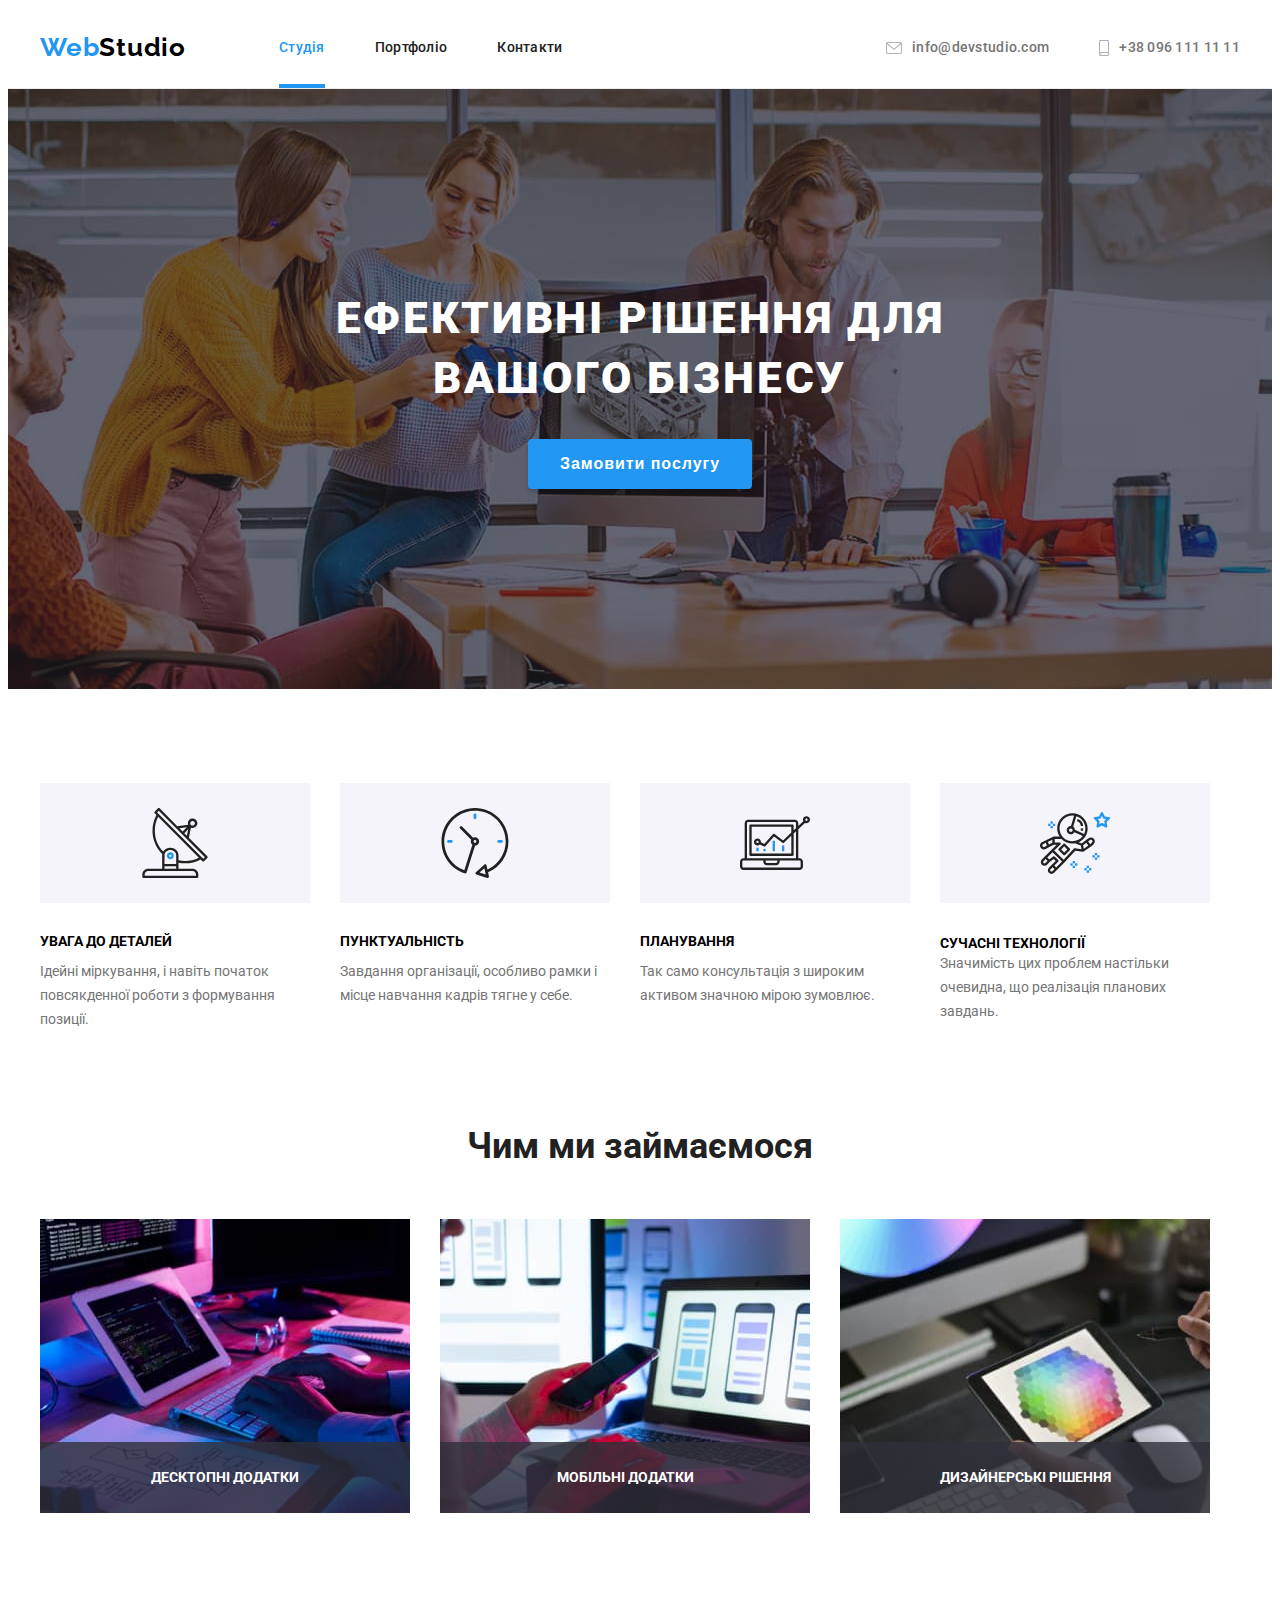
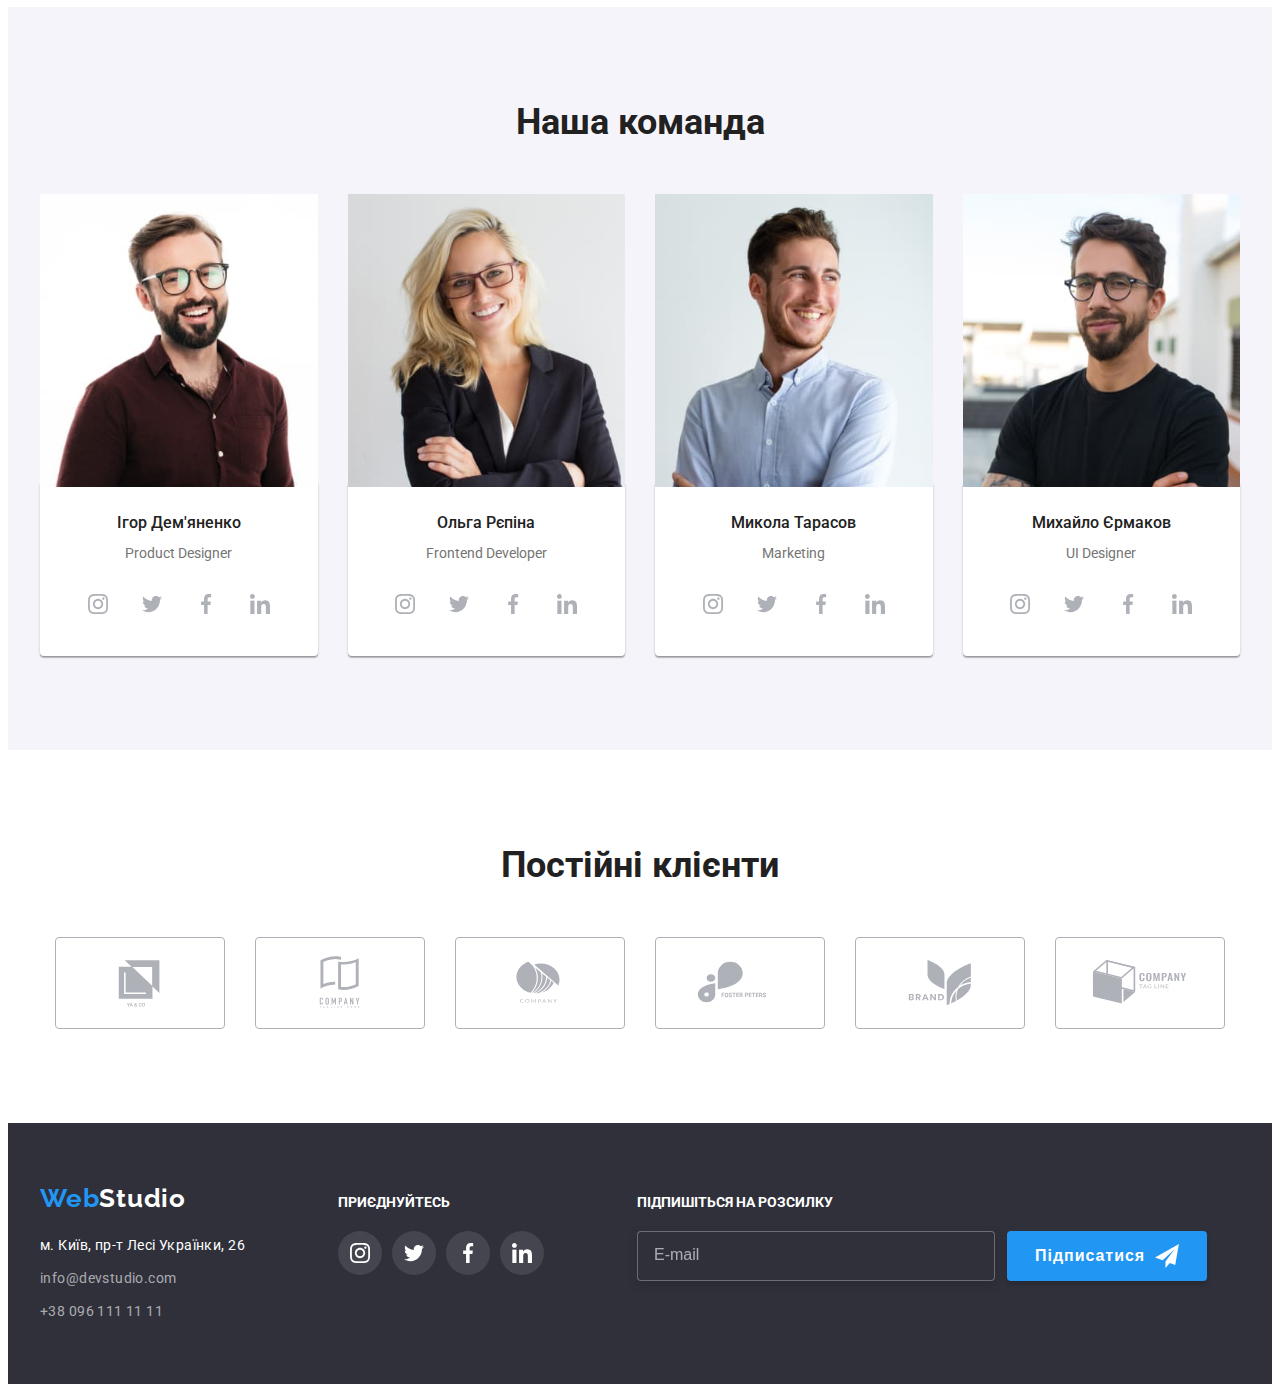
==== commit ea413977: "адаптивные картинки" ====
--- a/index.html
+++ b/index.html
@@ -186,16 +186,32 @@
           <h2 class="title">Наша команда</h2>
           <ul class="list team-list">
             <li class="team-card">
-              <img
-                class="team-card__img"
-                srcset="
-                  ./images/igor-demyanenko.jpg    1x,
-                  ./images/igor-demyanenko@2x.jpg 2x
-                "
-                src="./images/igor-demyanenko.jpg"
-                alt="Ігор Дем'яненко"
-                width="270"
-              />
+              <picture>
+                <source
+                  media="(min-width: 768px)"
+                  srcset="
+                    ./images/igor-demyanenko-tablet.jpg    1x,
+                    ./images/igor-demyanenko-tablet@2x.jpg 2x
+                  "
+                />
+                <source
+                  media="(min-width: 1200px)"
+                  srcset="
+                    ./images/igor-demyanenko.jpg    1x,
+                    ./images/igor-demyanenko@2x.jpg 2x
+                  "
+                />
+                <img
+                  class="team-card__img"
+                  srcset="
+                    ./images/igor-demyanenko-mobile.jpg    1x,
+                    ./images/igor-demyanenko-mobile@2x.jpg 2x
+                  "
+                  src="./images/igor-demyanenko.jpg"
+                  alt="Ігор Дем'яненко"
+                  width="270"
+                />
+              </picture>
               <div class="team-card__person">
                 <h3 class="team-card__subtitle subtitle">Ігор Дем'яненко</h3>
                 <p class="team-card__desc desc">Product Designer</p>
@@ -236,16 +252,32 @@
               </div>
             </li>
             <li class="team-card">
-              <img
-                class="team-card__img"
-                srcset="
-                  ./images/olga-repina.jpg    1x,
-                  ./images/olga-repina@2x.jpg 2x
-                "
-                src="./images/olga-repina.jpg"
-                alt="Ольга Рєпіна"
-                width="270"
-              />
+              <picture>
+                <source
+                  media="(min-width: 768px)"
+                  srcset="
+                    ./images/olga-repina-tablet.jpg    1x,
+                    ./images/olga-repina-tablet@2x.jpg 2x
+                  "
+                />
+                <source
+                  media="(min-width: 1200px)"
+                  srcset="
+                    ./images/olga-repina.jpg    1x,
+                    ./images/olga-repina@2x.jpg 2x
+                  "
+                />
+                <img
+                  class="team-card__img"
+                  srcset="
+                    ./images/olga-repina-mobile.jpg    1x,
+                    ./images/olga-repina-mobile@2x.jpg 2x
+                  "
+                  src="./images/olga-repina.jpg"
+                  alt="Ольга Рєпіна"
+                  width="270"
+                />
+              </picture>
               <div class="team-card__person">
                 <h3 class="team-card__subtitle subtitle">Ольга Рєпіна</h3>
                 <p class="team-card__desc desc">Frontend Developer</p>
@@ -286,16 +318,32 @@
               </div>
             </li>
             <li class="team-card">
-              <img
-                class="team-card__img"
-                srcset="
-                  ./images/mykola-tarasov.jpg    1x,
-                  ./images/mykola-tarasov@2x.jpg 2x
-                "
-                src="./images/mykola-tarasov.jpg"
-                alt="Микола Тарасов"
-                width="270"
-              />
+              <picture>
+                <source
+                  media="(min-width: 768px)"
+                  srcset="
+                    ./images/mykola-tarasov-tablet.jpg    1x,
+                    ./images/mykola-tarasov-tablet@2x.jpg 2x
+                  "
+                />
+                <source
+                  media="(min-width: 1200px)"
+                  srcset="
+                    ./images/mykola-tarasov.jpg    1x,
+                    ./images/mykola-tarasov@2x.jpg 2x
+                  "
+                />
+                <img
+                  class="team-card__img"
+                  srcset="
+                    ./images/mykola-tarasov-mobile.jpg    1x,
+                    ./images/mykola-tarasov-mobile@2x.jpg 2x
+                  "
+                  src="./images/mykola-tarasov.jpg"
+                  alt="Микола Тарасов"
+                  width="270"
+                />
+              </picture>
               <div class="team-card__person">
                 <h3 class="team-card__subtitle subtitle">Микола Тарасов</h3>
                 <p class="team-card__desc desc">Marketing</p>
@@ -336,16 +384,32 @@
               </div>
             </li>
             <li class="team-card">
-              <img
-                class="team-card__img"
-                srcset="
-                  ./images/mykhaylo-yermakov.jpg    1x,
-                  ./images/mykhaylo-yermakov@2x.jpg 2x
-                "
-                src="./images/mykhaylo-yermakov.jpg"
-                alt="Михайло Єрмаков"
-                width="270"
-              />
+              <picture>
+                <source
+                  media="(min-width: 768px)"
+                  srcset="
+                    ./images/mykhaylo-yermakov-tablet.jpg    1x,
+                    ./images/mykhaylo-yermakov-tablet@2x.jpg 2x
+                  "
+                />
+                <source
+                  media="(min-width: 1200px)"
+                  srcset="
+                    ./images/mykhaylo-yermakov.jpg    1x,
+                    ./images/mykhaylo-yermakov@2x.jpg 2x
+                  "
+                />
+                <img
+                  class="team-card__img"
+                  srcset="
+                    ./images/mykhaylo-yermakov-mobile.jpg    1x,
+                    ./images/mykhaylo-yermakov-mobile@2x.jpg 2x
+                  "
+                  src="./images/mykhaylo-yermakov.jpg"
+                  alt="Михайло Єрмаков"
+                  width="270"
+                />
+              </picture>
               <div class="team-card__person">
                 <h3 class="team-card__subtitle subtitle">Михайло Єрмаков</h3>
                 <p class="team-card__desc desc">UI Designer</p>
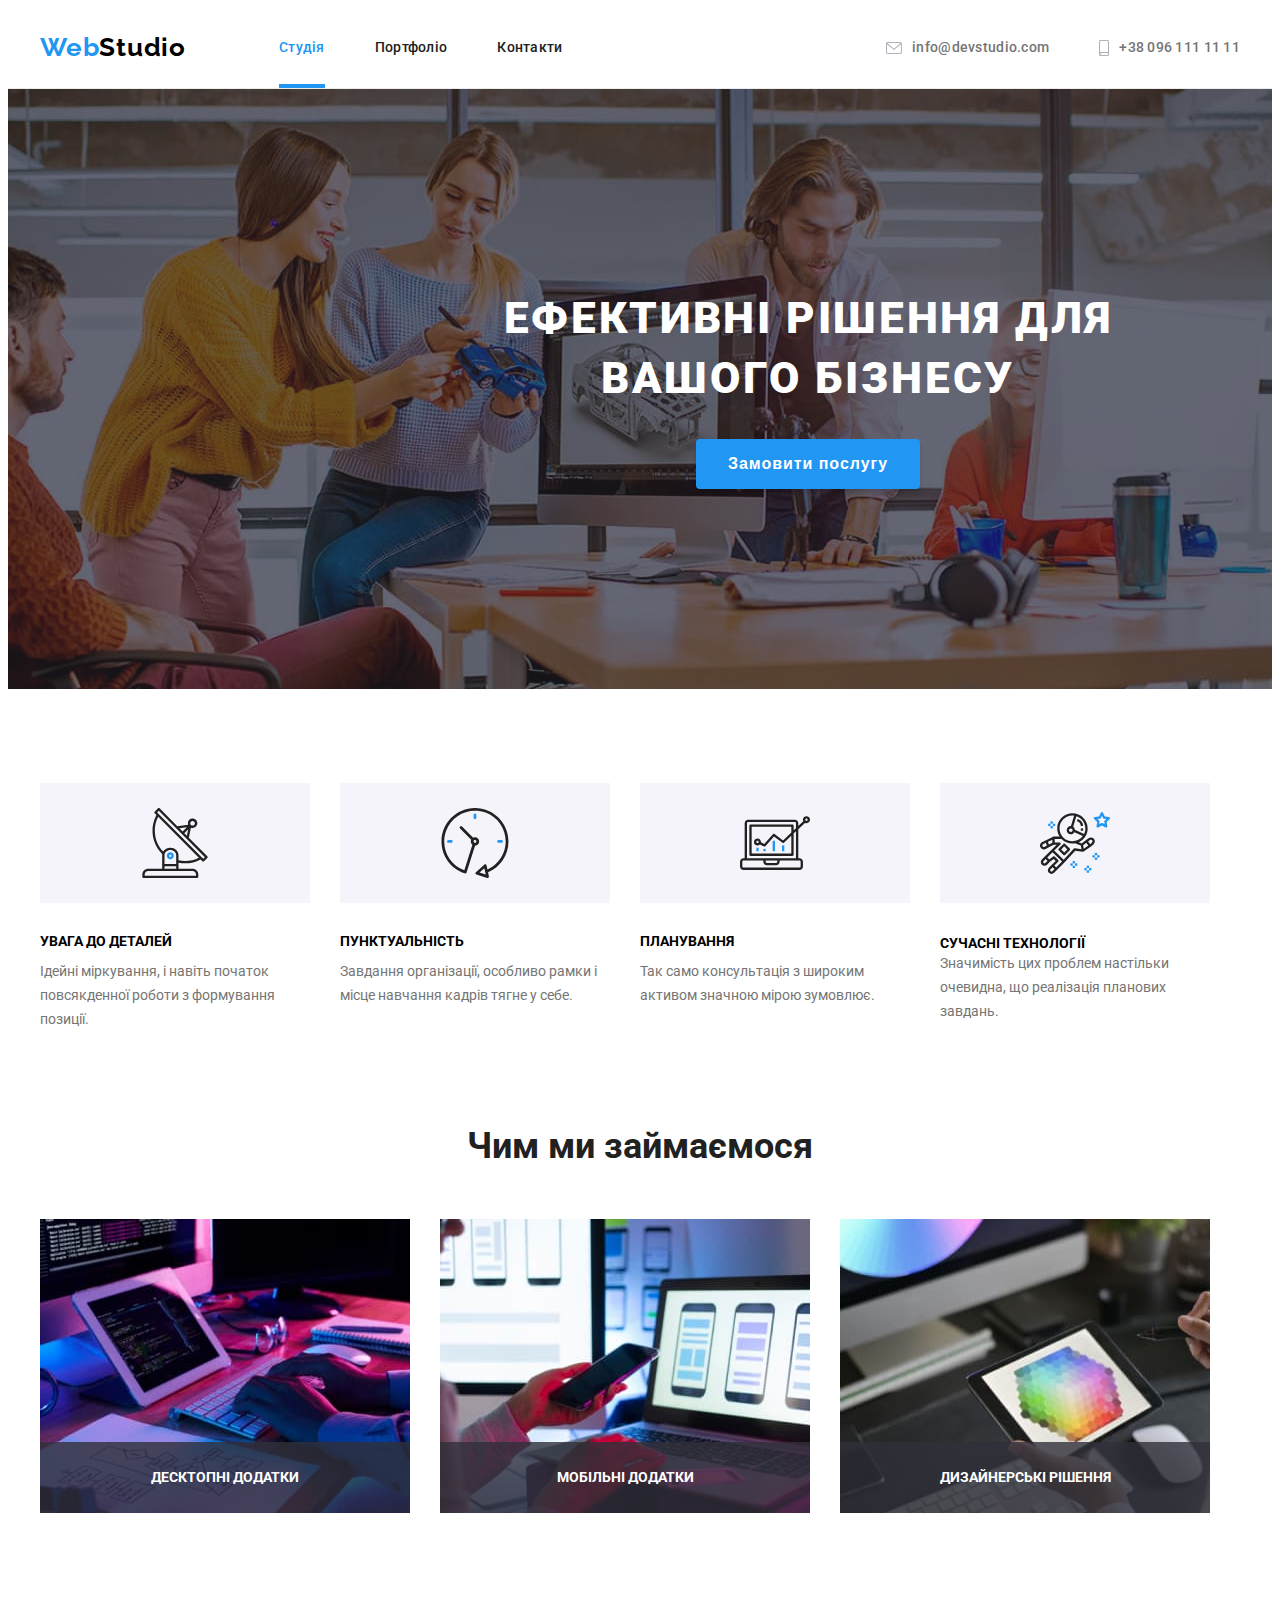
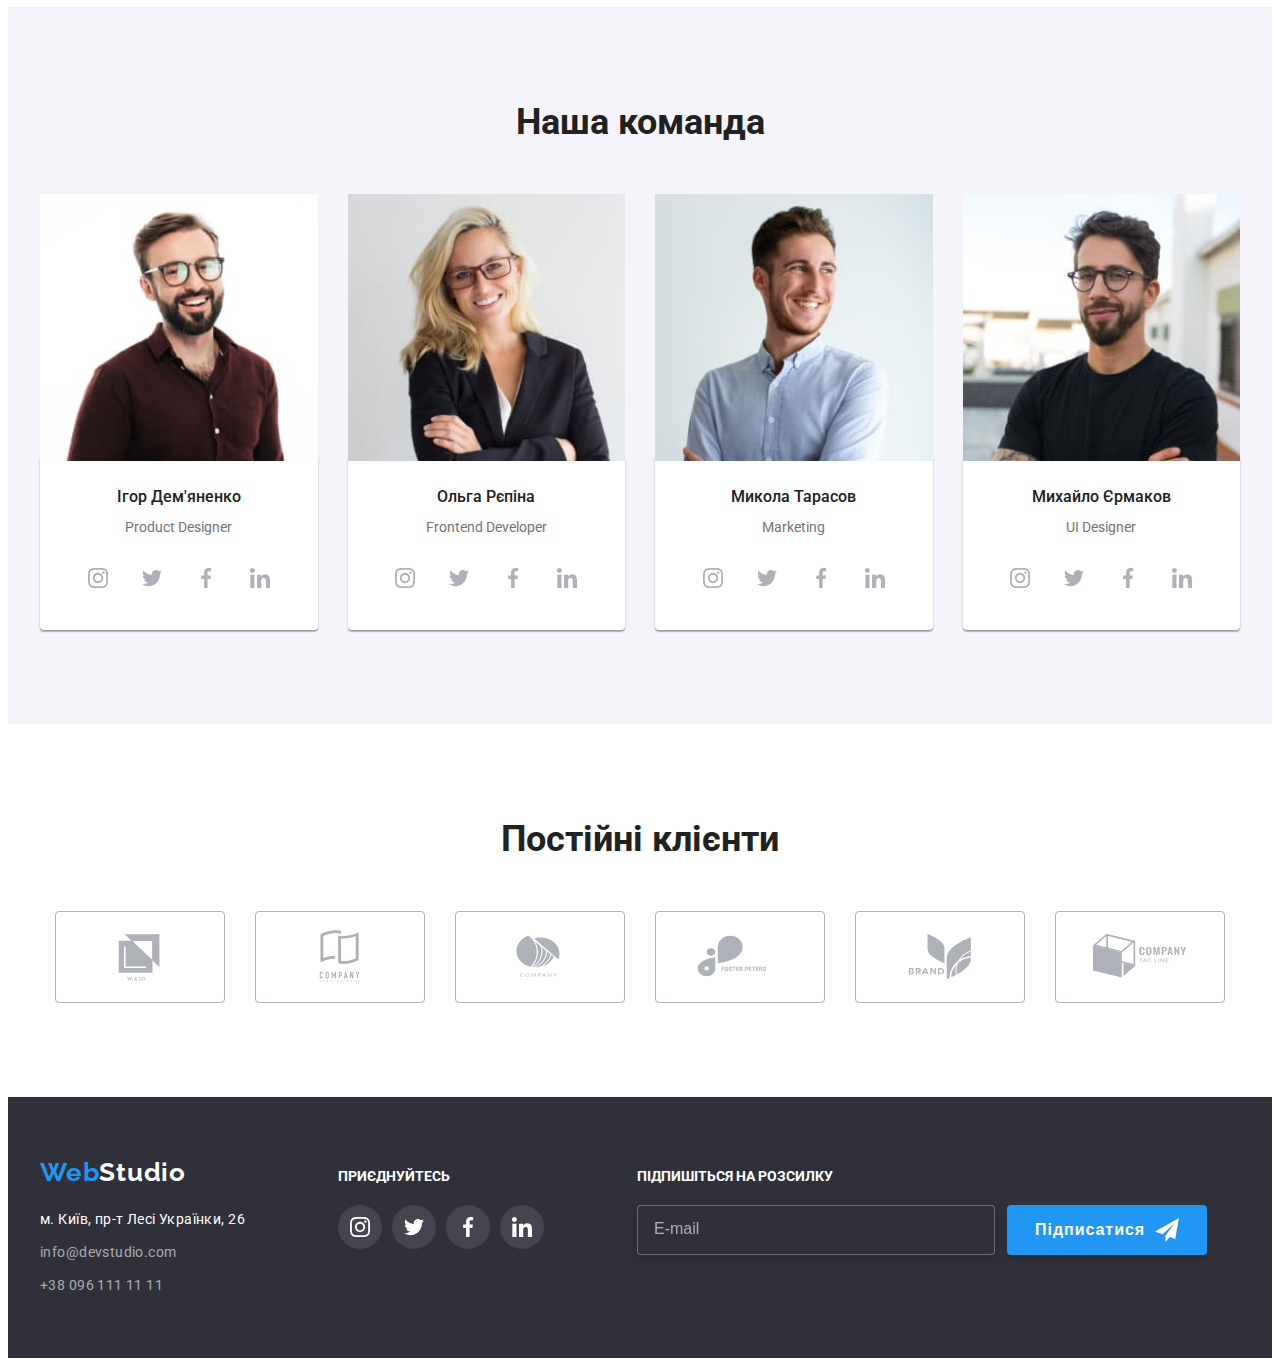
==== commit c0d5ebaa: "Final HW" ====
--- a/index.html
+++ b/index.html
@@ -188,17 +188,17 @@
             <li class="team-card">
               <picture>
                 <source
+                  media="(min-width: 1200px)"
+                  srcset="
+                    ./images/igor-demyanenko.jpg    1x,
+                    ./images/igor-demyanenko@2x.jpg 2x
+                  "
+                />
+                <source
                   media="(min-width: 768px)"
                   srcset="
                     ./images/igor-demyanenko-tablet.jpg    1x,
                     ./images/igor-demyanenko-tablet@2x.jpg 2x
-                  "
-                />
-                <source
-                  media="(min-width: 1200px)"
-                  srcset="
-                    ./images/igor-demyanenko.jpg    1x,
-                    ./images/igor-demyanenko@2x.jpg 2x
                   "
                 />
                 <img
@@ -254,17 +254,17 @@
             <li class="team-card">
               <picture>
                 <source
+                  media="(min-width: 1200px)"
+                  srcset="
+                    ./images/olga-repina.jpg    1x,
+                    ./images/olga-repina@2x.jpg 2x
+                  "
+                />
+                <source
                   media="(min-width: 768px)"
                   srcset="
                     ./images/olga-repina-tablet.jpg    1x,
                     ./images/olga-repina-tablet@2x.jpg 2x
-                  "
-                />
-                <source
-                  media="(min-width: 1200px)"
-                  srcset="
-                    ./images/olga-repina.jpg    1x,
-                    ./images/olga-repina@2x.jpg 2x
                   "
                 />
                 <img
@@ -320,17 +320,17 @@
             <li class="team-card">
               <picture>
                 <source
+                  media="(min-width: 1200px)"
+                  srcset="
+                    ./images/mykola-tarasov.jpg    1x,
+                    ./images/mykola-tarasov@2x.jpg 2x
+                  "
+                />
+                <source
                   media="(min-width: 768px)"
                   srcset="
                     ./images/mykola-tarasov-tablet.jpg    1x,
                     ./images/mykola-tarasov-tablet@2x.jpg 2x
-                  "
-                />
-                <source
-                  media="(min-width: 1200px)"
-                  srcset="
-                    ./images/mykola-tarasov.jpg    1x,
-                    ./images/mykola-tarasov@2x.jpg 2x
                   "
                 />
                 <img
@@ -386,17 +386,17 @@
             <li class="team-card">
               <picture>
                 <source
+                  media="(min-width: 1200px)"
+                  srcset="
+                    ./images/mykhaylo-yermakov.jpg    1x,
+                    ./images/mykhaylo-yermakov@2x.jpg 2x
+                  "
+                />
+                <source
                   media="(min-width: 768px)"
                   srcset="
                     ./images/mykhaylo-yermakov-tablet.jpg    1x,
                     ./images/mykhaylo-yermakov-tablet@2x.jpg 2x
-                  "
-                />
-                <source
-                  media="(min-width: 1200px)"
-                  srcset="
-                    ./images/mykhaylo-yermakov.jpg    1x,
-                    ./images/mykhaylo-yermakov@2x.jpg 2x
                   "
                 />
                 <img
--- a/css/main.min.css
+++ b/css/main.min.css
@@ -1 +1 @@
-:root{--accent-blue: #2196f3;--accent-btn-blue: #188ce8;--black: #000;--white: #fff;--white-transparent: rgba(255, 255, 255, 0.6);--color-footer: #2f303a;--color-title: #212121;--color-desc: #757575;--color-header-adress: #757575;--bg-color-main: #2f303a;--bg-color-secondary: #f5f4fa;--bg-footer-social: rgba(255, 255, 255, 0.1);--bg-accent-blue-transparent90: rgba(33, 150, 243, 0.9);--border-color-mobile-menu: rgba(33, 33, 33, 0.2);--color-border: #eeeeee;--header-border: #ececec;--hero-section-transparent: rgba(47, 48, 58, 0.4);--svg-color: #afb1b8;--portfolio-list-margin: 30px}*{-webkit-box-sizing:border-box;box-sizing:border-box}body{font-family:"Roboto",sans-serif;font-size:16px;line-height:1.2}img{display:block;max-width:100%;height:auto}.list{list-style:none;margin:0px;padding:0px}.link{text-decoration:none;color:inherit;font-style:normal}.title{color:var(--color-title);font-weight:700;font-size:28px;text-align:center;margin-bottom:0px}@media(min-width: 1200px){.title{font-size:36px;margin-bottom:50px}}.subtitle{margin-bottom:10px;color:var(--color-title)}.desc{color:var(--color-desc);font-size:14px;line-height:1.7;margin-bottom:0px}h1,h2,h3,h4,h5,h6,p{margin-top:0px}.container{margin:0 auto;padding:0}@media(min-width: 1200px){.container{width:1200px}}.modal-container{position:relative;width:100%;max-width:528px;height:100%;max-height:581px;background-color:var(--white);padding:40px;overflow-y:auto;margin:15px}.backdrop{position:fixed;top:0;left:0;width:100%;height:100%;background-color:rgba(0,0,0,.2);-webkit-transition:opacity 250ms,visibility 250ms;transition:opacity 250ms,visibility 250ms}.main-button{background-color:var(--accent-blue);color:var(--white);font-size:16px;font-weight:700;line-height:1.87;letter-spacing:.06em;text-align:center;cursor:pointer;display:block;margin:0 auto;padding:10px 32px;-webkit-box-shadow:0px 4px 4px rgba(0,0,0,.15);box-shadow:0px 4px 4px rgba(0,0,0,.15);border:0;border-radius:4px;-webkit-transition:background-color 250ms cubic-bezier(0.4, 0, 0.2, 1);transition:background-color 250ms cubic-bezier(0.4, 0, 0.2, 1)}.main-button:hover,.main-button:focus{background-color:var(--accent-btn-blue)}.modal-submit-button{background-color:var(--accent-blue);color:var(--white);font-size:16px;font-weight:700;line-height:1.87;letter-spacing:.06em;text-align:center;cursor:pointer;display:block;margin:30px auto 0px;padding:10px 52px;-webkit-box-shadow:0px 4px 4px rgba(0,0,0,.15);box-shadow:0px 4px 4px rgba(0,0,0,.15);border:0;border-radius:4px;-webkit-transition:background-color 250ms cubic-bezier(0.4, 0, 0.2, 1);transition:background-color 250ms cubic-bezier(0.4, 0, 0.2, 1)}.modal-submit-button:hover,.modal-submit-button:focus{background-color:var(--accent-btn-blue)}.close-button{position:absolute;top:8px;right:8px;width:30px;height:30px;border-radius:50%;cursor:pointer;border:1px solid rgba(0,0,0,.1);display:-webkit-box;display:-ms-flexbox;display:flex;-webkit-box-pack:center;-ms-flex-pack:center;justify-content:center;-webkit-box-align:center;-ms-flex-align:center;align-items:center;fill:var(--black);-webkit-transition:fill 250ms cubic-bezier(0.4, 0, 0.2, 1);transition:fill 250ms cubic-bezier(0.4, 0, 0.2, 1);background-color:rgba(0,0,0,0)}.close-button:hover,.close-button:focus{fill:var(--accent-blue)}.client-section{padding:94px 0}.client-list{display:-webkit-box;display:-ms-flexbox;display:flex;-ms-flex-wrap:wrap;flex-wrap:wrap;-webkit-box-pack:center;-ms-flex-pack:center;justify-content:center}@media(min-width: 1200px){.client-list{display:-webkit-box;display:-ms-flexbox;display:flex;-ms-flex-wrap:nowrap;flex-wrap:nowrap}}.client-list-item{height:92px;width:calc(100vw - 30px)}@media(min-width: 480px){.client-list-item{width:calc(50vw - 30px)}}@media(min-width: 768px){.client-list-item{width:calc(33.3333333333vw - 30px)}}@media(min-width: 1200px){.client-list-item{width:calc(16.6666666667% - 30px)}}@media(max-width: 1200px){.client-list-item{margin-top:30px;margin-right:15px;margin-left:15px;-webkit-box-pack:center;-ms-flex-pack:center;justify-content:center}}@media(min-width: 1200px){.client-list-item:not(:last-child){margin-right:30px}}.client-list-link{border:1px solid currentColor;border-radius:4px;width:100%;height:100%;fill:currentColor;color:var(--svg-color);display:-webkit-box;display:-ms-flexbox;display:flex;-webkit-box-align:center;-ms-flex-align:center;align-items:center;-webkit-box-pack:center;-ms-flex-pack:center;justify-content:center;-webkit-transition:color 250ms cubic-bezier(0.4, 0, 0.2, 1);transition:color 250ms cubic-bezier(0.4, 0, 0.2, 1)}.client-list-link:hover,.client-list-link:focus{color:var(--accent-blue)}.hero-section{background-color:var(--bg-color-main);color:var(--white)}.hero-section__transparent{padding:200px 0;max-width:1600px;width:100%;height:600px;background-image:-webkit-gradient(linear, left top, left bottom, from(rgba(47, 48, 58, 0.4)), to(rgba(47, 48, 58, 0.4))),url(../images/hero-section-img.jpg);background-image:linear-gradient(rgba(47, 48, 58, 0.4), rgba(47, 48, 58, 0.4)),url(../images/hero-section-img.jpg);background-repeat:no-repeat;background-position:center;background-size:cover;margin:0 auto}@media(min-device-pixel-ratio: 2),(-webkit-min-device-pixel-ratio: 2),(min-resolution: 2dppx){.hero-section__transparent{background-image:-webkit-gradient(linear, left top, left bottom, from(rgba(47, 48, 58, 0.4)), to(rgba(47, 48, 58, 0.4))),url(../images/hero-section-img@2x.jpg);background-image:linear-gradient(rgba(47, 48, 58, 0.4), rgba(47, 48, 58, 0.4)),url(../images/hero-section-img@2x.jpg)}}.hero-section__title{font-weight:900;font-size:26px;line-height:1.36;text-align:center;letter-spacing:.06em;text-transform:uppercase;width:100%;max-width:696px;margin:0 auto 30px}@media(min-width: 1200px){.hero-section__title{font-size:44px}}.logo{font-family:"Raleway",sans-serif;font-style:normal;font-weight:700;font-size:26px;letter-spacing:.03em;color:var(--accent-blue);margin-right:93px;padding:16px 0 16px}@media(min-width: 768px){.logo{padding:24px 0 25px}}.logo>span{color:var(--black)}.mobile-menu-button{min-height:40px;min-width:40px;display:-webkit-box;display:-ms-flexbox;display:flex;-webkit-box-align:center;-ms-flex-align:center;align-items:center;-webkit-box-pack:center;-ms-flex-pack:center;justify-content:center;background-color:rgba(0,0,0,0);cursor:pointer;border:none;outline:none}@media(min-width: 768px){.mobile-menu-button{display:none}}.mobile-menu-container{position:fixed;top:0;left:0;width:100vw;height:100vh;padding:48px 40px;background-color:var(--white);color:var(--black);z-index:999;display:-webkit-box;display:-ms-flexbox;display:flex;-webkit-box-orient:vertical;-webkit-box-direction:normal;-ms-flex-direction:column;flex-direction:column;-webkit-transform:translateX(100%);transform:translateX(100%);-webkit-transition:-webkit-transform 250ms ease-in-out;transition:-webkit-transform 250ms ease-in-out;transition:transform 250ms ease-in-out;transition:transform 250ms ease-in-out, -webkit-transform 250ms ease-in-out}.mobile-menu-container.is-open{-webkit-transform:translateX(0);transform:translateX(0)}.mobile-menu-container .mobile-menu-button{position:absolute;top:16px;right:16px;color:inherit}.mobile-navigation__link{font-weight:500;font-size:32px;line-height:1.175;letter-spacing:.02em;display:block;padding:10px;color:inherit}@media(min-width: 480px){.mobile-navigation__link{font-size:40px}}.mobile-navigation__link--current-page{color:var(--accent-blue)}.mobile-address__list{margin-top:auto}.mobile-address__item{margin-bottom:32px}.mobile-address__link-tel{font-weight:500;font-size:27px;line-height:1.18;letter-spacing:.02em;color:var(--accent-blue)}@media(min-width: 480px){.mobile-address__link-tel{font-size:34px}}.mobile-address__link-email{font-weight:500;font-size:21px;line-height:22px;letter-spacing:.02em;color:var(--color-header-adress)}@media(min-width: 480px){.mobile-address__link-email{font-size:24px}}.mobile-social{margin:0px;padding:0px;margin-top:32px;display:-webkit-box;display:-ms-flexbox;display:flex;color:var(--accent-blue)}.mobile-social__list:nth-child(1){padding-right:15px;border-right:1px solid var(--border-color-mobile-menu)}.mobile-social__list:nth-child(2){padding:0 15px;border-right:1px solid var(--border-color-mobile-menu);border-left:1px solid var(--border-color-mobile-menu)}.mobile-social__list:nth-child(3){padding:0 15px;border-right:1px solid var(--border-color-mobile-menu);border-left:1px solid var(--border-color-mobile-menu)}.mobile-social__list:nth-child(4){padding-left:15px;border-left:1px solid var(--border-color-mobile-menu)}.mobile-social__link{font-weight:500;font-size:10px;letter-spacing:.02em}@media(min-width: 480px){.mobile-social__link{font-size:18px}}.modal{display:-webkit-box;display:-ms-flexbox;display:flex;-webkit-box-align:center;-ms-flex-align:center;align-items:center;-webkit-box-pack:center;-ms-flex-pack:center;justify-content:center;padding:20px 0;height:100%}.modal__title{font-weight:700;font-size:20px;line-height:1.15;text-align:center;letter-spacing:.03em;margin-bottom:12px}.is-hidden{opacity:0;visibility:hidden;pointer-events:none}.modal-form{font-size:12px}.modal-form__input-container{position:relative;margin-top:4px;margin-bottom:10px}.modal-form__input{resize:none;padding:11px 12px;width:100%;height:40px;border:1px solid rgba(33,33,33,.2);border-radius:4px;padding:12px 12px 12px 42px;-webkit-transition:border-color 250ms cubic-bezier(0.4, 0, 0.2, 1);transition:border-color 250ms cubic-bezier(0.4, 0, 0.2, 1)}.modal-form__input:focus{border-color:var(--accent-blue);outline:none}.modal-form__input:focus+.modal-form__icon{color:var(--accent-blue)}.modal-form__icon{position:absolute;left:12px;top:50%;-webkit-transform:translateY(-50%);transform:translateY(-50%);fill:currentColor;-webkit-transition:color 250ms cubic-bezier(0.4, 0, 0.2, 1);transition:color 250ms cubic-bezier(0.4, 0, 0.2, 1)}.modal-form__user-comment{height:120px;padding:12px 16px;display:block;margin-top:4px}.modal-form__user-comment::-webkit-input-placeholder{color:rgba(117,117,117,.5)}.modal-form__user-comment::-moz-placeholder{color:rgba(117,117,117,.5)}.modal-form__user-comment:-ms-input-placeholder{color:rgba(117,117,117,.5)}.modal-form__user-comment::-ms-input-placeholder{color:rgba(117,117,117,.5)}.modal-form__user-comment::placeholder{color:rgba(117,117,117,.5)}.modal-form__user-submit{margin-top:20px;position:relative}.modal-form__accept-lable{position:relative;font-size:12px;line-height:1.7;letter-spacing:.03em;padding-left:36px;cursor:pointer}@media(min-width: 1200px){.modal-form__accept-lable{font-size:14px}}.modal-form__checkbox{-webkit-appearance:none;-moz-appearance:none;appearance:none}.modal-form__icon-checkbox{position:absolute;top:50%;left:13px;-webkit-transform:translateY(-50%);transform:translateY(-50%);width:16px;height:15px;background:var(--white);border-radius:2px;border:1.5px solid #212121;color:var(--white);fill:rgba(0,0,0,0);cursor:pointer}.modal-form__checkbox:checked+.modal-form__icon-checkbox{fill:currentColor;background-color:var(--accent-blue);border-color:var(--accent-blue)}.modal-form__modal-link{color:var(--accent-blue);text-decoration:underline}.footer{background-color:var(--bg-color-main);padding:60px 15px}@media(min-width: 1200px){.footer{padding:60px 0}}@media(max-width: 1200px){.footer-container{text-align:center}}@media(min-width: 1200px){.footer-container{display:-webkit-box;display:-ms-flexbox;display:flex;-webkit-box-align:baseline;-ms-flex-align:baseline;align-items:baseline}}@media(min-width: 768px){.footer__block{display:-webkit-box;display:-ms-flexbox;display:flex;-webkit-box-pack:center;-ms-flex-pack:center;justify-content:center;-webkit-box-align:baseline;-ms-flex-align:baseline;align-items:baseline}}.footer-logo{font-family:"Raleway",sans-serif;font-style:normal;font-weight:700;font-size:26px;letter-spacing:.03em;color:var(--accent-blue)}.footer-logo__span{color:var(--white)}.footer-link{color:var(--white);font-size:14px;line-height:1.71;letter-spacing:.03em;-webkit-transition:color 250ms cubic-bezier(0.4, 0, 0.2, 1);transition:color 250ms cubic-bezier(0.4, 0, 0.2, 1)}.footer-link:hover,.footer-link:focus{color:var(--accent-blue)}.footer-link-address{color:var(--white-transparent);font-size:14px;line-height:1.71;letter-spacing:.03em;-webkit-transition:color 250ms cubic-bezier(0.4, 0, 0.2, 1);transition:color 250ms cubic-bezier(0.4, 0, 0.2, 1)}.footer-link-address:first-child{margin-top:20px}.footer-link-address:not(:last-child){margin-bottom:9px}.footer-link-address:hover,.footer-link-address:focus{color:var(--accent-blue)}@media(max-width: 768px){.footer-social{margin-top:60px}}@media(min-width: 768px){.footer-social{margin-left:165px}}@media(min-width: 1200px){.footer-social{margin-left:93px}}.footer-social-title{font-size:14px;font-weight:700;text-transform:uppercase;color:var(--white);margin-bottom:20px}.footer-social-list{display:-webkit-box;display:-ms-flexbox;display:flex;-webkit-box-align:center;-ms-flex-align:center;align-items:center;-webkit-box-pack:center;-ms-flex-pack:center;justify-content:center}.footer-social-item:not(:last-child){margin-right:10px}.footer-social-link{display:-webkit-box;display:-ms-flexbox;display:flex;-ms-flex-wrap:wrap;flex-wrap:wrap;-ms-flex-line-pack:center;align-content:center;-webkit-box-pack:center;-ms-flex-pack:center;justify-content:center;width:44px;height:44px;background-color:var(--bg-footer-social);border-radius:50%;fill:var(--white);-webkit-transition:background-color 250ms cubic-bezier(0.4, 0, 0.2, 1);transition:background-color 250ms cubic-bezier(0.4, 0, 0.2, 1)}.footer-social-link:hover,.footer-social-link:focus{background-color:var(--accent-blue)}@media(max-width: 1200px){.footer-subscribe{margin-top:60px}}@media(min-width: 1200px){.footer-subscribe{margin-left:93px}}.footer-subscribe-title{font-weight:700;font-size:14px;text-transform:uppercase;color:var(--white);margin-bottom:20px}@media(min-width: 1200px){.footer-subscribe-form{display:-webkit-box;display:-ms-flexbox;display:flex}}.footer-subscribe-input{height:50px;width:100%;max-width:450px;padding:15px 16px;border:1px solid rgba(255,255,255,.3);-webkit-filter:drop-shadow(0px 4px 4px rgba(0, 0, 0, 0.15));filter:drop-shadow(0px 4px 4px rgba(0, 0, 0, 0.15));border-radius:4px;background-color:var(--bg-color-main);color:var(--white);-webkit-transition:border-color 250ms cubic-bezier(0.4, 0, 0.2, 1);transition:border-color 250ms cubic-bezier(0.4, 0, 0.2, 1)}@media(min-width: 1200px){.footer-subscribe-input{width:358px}}.footer-subscribe-input:focus{border-color:var(--accent-blue);outline:none}.footer-subscribe-input::-webkit-input-placeholder{font-size:16px;line-height:1.25;color:rgba(255,255,255,.6)}.footer-subscribe-input::-moz-placeholder{font-size:16px;line-height:1.25;color:rgba(255,255,255,.6)}.footer-subscribe-input:-ms-input-placeholder{font-size:16px;line-height:1.25;color:rgba(255,255,255,.6)}.footer-subscribe-input::-ms-input-placeholder{font-size:16px;line-height:1.25;color:rgba(255,255,255,.6)}.footer-subscribe-input::placeholder{font-size:16px;line-height:1.25;color:rgba(255,255,255,.6)}.subscribe-button{background-color:var(--accent-blue);color:var(--white);width:200px;height:50px;font-size:16px;font-weight:700;line-height:1.87;letter-spacing:.06em;text-align:center;-webkit-box-align:center;-ms-flex-align:center;align-items:center;cursor:pointer;display:-webkit-box;display:-ms-flexbox;display:flex;margin:0 auto;padding:10px 28px;-webkit-box-shadow:0px 4px 4px rgba(0,0,0,.15);box-shadow:0px 4px 4px rgba(0,0,0,.15);border:0;border-radius:4px;-webkit-transition:background-color 250ms cubic-bezier(0.4, 0, 0.2, 1);transition:background-color 250ms cubic-bezier(0.4, 0, 0.2, 1);margin-left:12px}@media(max-width: 1200px){.subscribe-button{margin-top:20px;margin-right:auto;margin-left:auto}}.subscribe-button:hover,.subscribe-button:focus{background-color:var(--accent-btn-blue)}.footer-subscribe-svg{fill:var(--white);margin-left:10px}.header{border-bottom:1px solid var(--header-border)}.header-container{display:-webkit-box;display:-ms-flexbox;display:flex;-webkit-box-align:center;-ms-flex-align:center;align-items:center;-webkit-box-pack:justify;-ms-flex-pack:justify;justify-content:space-between;padding:0 15px}@media(min-width: 1200px){.header-container{padding:0}}.header-navigation{letter-spacing:.02em;display:-webkit-box;display:-ms-flexbox;display:flex;-webkit-box-align:center;-ms-flex-align:center;align-items:center}.header-navigation__list{display:none}@media(min-width: 768px){.header-navigation__list{display:-webkit-box;display:-ms-flexbox;display:flex;margin-right:auto}}.header-navigation__link{padding:32px 0;color:var(--color-title);font-weight:500;font-size:14px;line-height:1.14;letter-spacing:.02em;display:block;-webkit-transition:color 250ms cubic-bezier(0.4, 0, 0.2, 1);transition:color 250ms cubic-bezier(0.4, 0, 0.2, 1)}.header-navigation__link:hover,.header-navigation__link:focus{color:var(--accent-blue)}.header-navigation__link--current-page{position:relative}.header-navigation__link--current-page::after{position:absolute;bottom:0;left:0;width:100%;height:4px;background-color:var(--accent-blue);content:""}.header-navigation__list>li:not(:last-child){margin-right:50px}@media(min-width: 1200px){.header-address{display:-webkit-box;display:-ms-flexbox;display:flex}}.header-address-item{display:-webkit-box;display:-ms-flexbox;display:flex;-webkit-box-align:center;-ms-flex-align:center;align-items:center;-webkit-box-pack:center;-ms-flex-pack:center;justify-content:center}.header-link-address{display:none}@media(min-width: 768px){.header-link-address{padding:5px 0;color:var(--color-header-adress);font-weight:500;font-size:14px;line-height:1.14;letter-spacing:.02em;display:-webkit-box;display:-ms-flexbox;display:flex;-webkit-box-align:center;-ms-flex-align:center;align-items:center;gap:10px;fill:var(--svg-color);-webkit-transition:color 250ms cubic-bezier(0.4, 0, 0.2, 1),fill 250ms cubic-bezier(0.4, 0, 0.2, 1);transition:color 250ms cubic-bezier(0.4, 0, 0.2, 1),fill 250ms cubic-bezier(0.4, 0, 0.2, 1);margin-right:auto}}@media(min-width: 1200px){.header-link-address{padding:32px 0}}.header-link-address:hover,.header-link-address:focus{color:var(--accent-blue);fill:var(--accent-blue)}@media(min-width: 1200px){.header-address li:not(:last-child){margin-right:50px}}.header-navigation__link--current-page{padding:32px 0;color:var(--accent-blue);font-weight:500;font-size:14px;line-height:1.14;letter-spacing:.02em}.portfolio-section{padding:45px 15px 60px 15px}@media(min-width: 1200px){.portfolio-section{padding:94px 0}}.portfolio-list-btn{display:-webkit-box;display:-ms-flexbox;display:flex;-webkit-box-pack:start;-ms-flex-pack:start;justify-content:start;-ms-flex-wrap:wrap;flex-wrap:wrap}@media(min-width: 768px){.portfolio-list-btn{-ms-flex-wrap:nowrap;flex-wrap:nowrap;-webkit-box-pack:center;-ms-flex-pack:center;justify-content:center}}@media(max-width: 1199px){.portfolio-list-btn__item{margin-top:15px}}.portfolio-list-btn>li:not(:last-child){margin-right:8px}.portfolio-list-example{position:relative;overflow:hidden}@media(max-width: 480px){.portfolio-list__img{width:calc(100vw - 30px)}}.portfolio-list-hidden{font-size:18px;line-height:1.5;position:absolute;top:0;left:0;width:100%;height:100%;opacity:0;-webkit-transform:translateY(100%);transform:translateY(100%);padding:63px 24px;background-color:var(--bg-accent-blue-transparent90);color:var(--white);-webkit-transition:opacity 250ms cubic-bezier(0.4, 0, 0.2, 1),-webkit-transform 250ms cubic-bezier(0.4, 0, 0.2, 1);transition:opacity 250ms cubic-bezier(0.4, 0, 0.2, 1),-webkit-transform 250ms cubic-bezier(0.4, 0, 0.2, 1);transition:transform 250ms cubic-bezier(0.4, 0, 0.2, 1),opacity 250ms cubic-bezier(0.4, 0, 0.2, 1);transition:transform 250ms cubic-bezier(0.4, 0, 0.2, 1),opacity 250ms cubic-bezier(0.4, 0, 0.2, 1),-webkit-transform 250ms cubic-bezier(0.4, 0, 0.2, 1)}.portfolio-list-link:hover .portfolio-list-hidden{opacity:1;-webkit-transform:translateY(0%);transform:translateY(0%)}.portfolio-list-link:focus .portfolio-list-hidden{opacity:1;-webkit-transform:translateY(0%);transform:translateY(0%)}.portfolio-button{background-color:var(--bg-color-secondary);color:var(--color-title);font-family:inherit;font-weight:500;font-size:16px;line-height:1.62;letter-spacing:.03em;text-align:center;cursor:pointer;border:0;border-radius:4px;padding:6px 22px;-webkit-transition:background-color 250ms cubic-bezier(0.4, 0, 0.2, 1),color 250ms cubic-bezier(0.4, 0, 0.2, 1),-webkit-box-shadow 250ms cubic-bezier(0.4, 0, 0.2, 1);transition:background-color 250ms cubic-bezier(0.4, 0, 0.2, 1),color 250ms cubic-bezier(0.4, 0, 0.2, 1),-webkit-box-shadow 250ms cubic-bezier(0.4, 0, 0.2, 1);transition:background-color 250ms cubic-bezier(0.4, 0, 0.2, 1),color 250ms cubic-bezier(0.4, 0, 0.2, 1),box-shadow 250ms cubic-bezier(0.4, 0, 0.2, 1);transition:background-color 250ms cubic-bezier(0.4, 0, 0.2, 1),color 250ms cubic-bezier(0.4, 0, 0.2, 1),box-shadow 250ms cubic-bezier(0.4, 0, 0.2, 1),-webkit-box-shadow 250ms cubic-bezier(0.4, 0, 0.2, 1)}.portfolio-button:hover,.portfolio-button:focus{background-color:var(--accent-blue);color:var(--white);-webkit-box-shadow:0px 3px 1px rgba(0,0,0,.1),0px 1px 2px rgba(0,0,0,.08),0px 2px 2px rgba(0,0,0,.12);box-shadow:0px 3px 1px rgba(0,0,0,.1),0px 1px 2px rgba(0,0,0,.08),0px 2px 2px rgba(0,0,0,.12);border-radius:4px}.portfolio-section .subtitle{font-weight:700;font-size:18px;line-height:2;letter-spacing:.06em}.portfolio-section .desc{line-height:1.87;letter-spacing:.03em}.portfolio-list{display:-webkit-box;display:-ms-flexbox;display:flex;-ms-flex-wrap:wrap;flex-wrap:wrap;-webkit-box-pack:center;-ms-flex-pack:center;justify-content:center;margin-top:40px}@media(min-width: 768px){.portfolio-list{-webkit-box-pack:start;-ms-flex-pack:start;justify-content:start;margin-top:30px}}@media(min-width: 1200px){.portfolio-list{-webkit-box-pack:center;-ms-flex-pack:center;justify-content:center;margin-top:50px}}.portfolio-list-item{margin-bottom:var(--portfolio-list-margin)}@media(min-width: 768px){.portfolio-list-item{-ms-flex-preferred-size:calc(50% - 30px);flex-basis:calc(50% - 30px);margin-right:var(--portfolio-list-margin)}}@media(min-width: 1200px){.portfolio-list-item{-ms-flex-preferred-size:calc(33.3333333333% - 30px);flex-basis:calc(33.3333333333% - 30px)}}.portfolio-list-link{display:-webkit-box;display:-ms-flexbox;display:flex;-webkit-box-orient:vertical;-webkit-box-direction:normal;-ms-flex-direction:column;flex-direction:column;-webkit-transition:-webkit-box-shadow 250ms cubic-bezier(0.4, 0, 0.2, 1);transition:-webkit-box-shadow 250ms cubic-bezier(0.4, 0, 0.2, 1);transition:box-shadow 250ms cubic-bezier(0.4, 0, 0.2, 1);transition:box-shadow 250ms cubic-bezier(0.4, 0, 0.2, 1), -webkit-box-shadow 250ms cubic-bezier(0.4, 0, 0.2, 1);height:100%}.portfolio-list-link:hover,.portfolio-list-link:focus{-webkit-box-shadow:0px 1px 1px rgba(0,0,0,.12),0px 4px 4px rgba(0,0,0,.06),1px 4px 6px rgba(0,0,0,.16);box-shadow:0px 1px 1px rgba(0,0,0,.12),0px 4px 4px rgba(0,0,0,.06),1px 4px 6px rgba(0,0,0,.16)}.portfolio-list-desc{border:1px solid var(--color-border);border-top:0;padding:20px 24px;-webkit-box-flex:1;-ms-flex-positive:1;flex-grow:1}.talant-section{padding:30px 0}@media(min-width: 1200px){.talant-section{padding:94px 0}}.talant-list{display:-webkit-box;display:-ms-flexbox;display:flex}@media(max-width: 1200px){.talant-list{-ms-flex-wrap:wrap;flex-wrap:wrap;-webkit-box-pack:center;-ms-flex-pack:center;justify-content:center;-webkit-box-align:center;-ms-flex-align:center;align-items:center}}.talant-list__subtitle{text-transform:uppercase;font-weight:700;font-size:14px;text-transform:uppercase;margin-bottom:10px}@media(max-width: 767px){.talant-list__subtitle{text-align:center}}@media(min-width: 1200px){.talant-list__item:not(:last-child){margin-right:30px}}.talant-list__item{width:calc(100vw - 30px)}@media(min-width: 768px){.talant-list__item{width:calc(50vw - 30px)}}@media(min-width: 1200px){.talant-list__item{max-width:270px}}@media(max-width: 1200px){.talant-list__item{margin-top:30px;margin-right:15px;margin-left:15px;-webkit-box-pack:center;-ms-flex-pack:center;justify-content:center;height:226px}}.talant-list__svg{height:120px;width:100%;background-color:var(--bg-color-secondary);margin-bottom:30px;display:-webkit-box;display:-ms-flexbox;display:flex;-webkit-box-align:center;-ms-flex-align:center;align-items:center;-webkit-box-pack:center;-ms-flex-pack:center;justify-content:center}.talant-list__svg:nth-child(1){background-image:url(../images/antenna\ 1.svg)}.talant-list__svg:nth-child(2){background-image:url(../images/clock\ 1.svg)}.talant-list__svg:nth-child(3){background-image:url(../images/diagram\ 1.svg)}.talant-list__svg:nth-child(4){background-image:url(../images/astronaut\ 1.svg)}.team-section{background-color:var(--bg-color-secondary);padding:30px 0}@media(min-width: 1200px){.team-section{padding:94px 0}}.team-list{display:-webkit-box;display:-ms-flexbox;display:flex}@media(max-width: 1199px){.team-list{-ms-flex-wrap:wrap;flex-wrap:wrap;-webkit-box-pack:center;-ms-flex-pack:center;justify-content:center}}@media(max-width: 1199px){.team-card{margin-top:30px;margin-right:15px;margin-left:15px;-webkit-box-pack:center;-ms-flex-pack:center;justify-content:center}}@media(min-width: 1199px){.team-card:not(:last-child){margin-right:30px}}.team-card__img{width:calc(100vw - 30px)}@media(min-width: 768px){.team-card__img{width:calc(50vw - 30px)}}.team-card__person{background-color:var(--white);width:100%;margin-top:-4px;padding:30px 0;-webkit-box-shadow:0px 1px 3px rgba(0,0,0,.12),0px 1px 1px rgba(0,0,0,.14),0px 2px 1px rgba(0,0,0,.2);box-shadow:0px 1px 3px rgba(0,0,0,.12),0px 1px 1px rgba(0,0,0,.14),0px 2px 1px rgba(0,0,0,.2);border-radius:0px 0px 4px 4px}.team-card__social-list{display:-webkit-box;display:-ms-flexbox;display:flex;-webkit-box-align:center;-ms-flex-align:center;align-items:center;-webkit-box-pack:center;-ms-flex-pack:center;justify-content:center;gap:10px}.team-card__social-item{width:44px;height:44px;-webkit-box-align:center;-ms-flex-align:center;align-items:center}.team-card__social-link{display:-webkit-box;display:-ms-flexbox;display:flex;-webkit-box-align:center;-ms-flex-align:center;align-items:center;-webkit-box-pack:center;-ms-flex-pack:center;justify-content:center;width:100%;height:100%;fill:var(--svg-color);color:var(--white);border-radius:50%;-webkit-transition:background-color 250ms cubic-bezier(0.4, 0, 0.2, 1),fill 250ms cubic-bezier(0.4, 0, 0.2, 1);transition:background-color 250ms cubic-bezier(0.4, 0, 0.2, 1),fill 250ms cubic-bezier(0.4, 0, 0.2, 1)}.team-card__social-link:hover,.team-card__social-link:focus{background-color:var(--accent-blue);fill:currentColor}.team-card__subtitle{font-weight:500;font-size:16px;text-align:center}.team-card__desc{text-align:center;margin-bottom:16px}.visually-hidden{position:absolute;white-space:nowrap;width:1px;height:1px;overflow:hidden;border:0;padding:0;clip:rect(0 0 0 0);-webkit-clip-path:inset(50%);clip-path:inset(50%);margin:-1px}.work-section{display:none}@media(min-width: 1200px){.work-section{display:block;padding-bottom:94px}}.work-list{display:-webkit-box;display:-ms-flexbox;display:flex}.work-list__item:not(:last-child){margin-right:30px}.work-list__item{position:relative}.work-list__text{text-transform:uppercase;font-weight:700;font-size:14px;text-align:center;color:var(--white);position:absolute;bottom:0;width:100%;padding:27px 0;margin:0;background:rgba(47,48,58,.8)}/*# sourceMappingURL=main.min.css.map */+:root{--accent-blue: #2196f3;--accent-btn-blue: #188ce8;--black: #000;--white: #fff;--white-transparent: rgba(255, 255, 255, 0.6);--color-footer: #2f303a;--color-title: #212121;--color-desc: #757575;--color-header-adress: #757575;--bg-color-main: #2f303a;--bg-color-secondary: #f5f4fa;--bg-footer-social: rgba(255, 255, 255, 0.1);--bg-accent-blue-transparent90: rgba(33, 150, 243, 0.9);--border-color-mobile-menu: rgba(33, 33, 33, 0.2);--color-border: #eeeeee;--header-border: #ececec;--hero-section-transparent: rgba(47, 48, 58, 0.4);--svg-color: #afb1b8;--portfolio-list-margin: 30px}*{-webkit-box-sizing:border-box;box-sizing:border-box}body{font-family:"Roboto",sans-serif;font-size:16px;line-height:1.2}img{display:block;max-width:100%;height:auto}.list{list-style:none;margin:0px;padding:0px}.link{text-decoration:none;color:inherit;font-style:normal}.title{color:var(--color-title);font-weight:700;font-size:28px;text-align:center;margin-bottom:0px}@media(min-width: 1200px){.title{font-size:36px;margin-bottom:50px}}.subtitle{margin-bottom:10px;color:var(--color-title)}.desc{color:var(--color-desc);font-size:14px;line-height:1.7;margin-bottom:0px}h1,h2,h3,h4,h5,h6,p{margin-top:0px}.container{margin:0 auto;padding:0}@media(min-width: 1200px){.container{width:1200px}}.modal-container{position:relative;width:100%;max-width:528px;height:100%;max-height:581px;background-color:var(--white);padding:40px;overflow-y:auto;margin:15px}.backdrop{position:fixed;top:0;left:0;width:100%;height:100%;background-color:rgba(0,0,0,.2);-webkit-transition:opacity 250ms,visibility 250ms;transition:opacity 250ms,visibility 250ms}.main-button{background-color:var(--accent-blue);color:var(--white);font-size:16px;font-weight:700;line-height:1.87;letter-spacing:.06em;text-align:center;cursor:pointer;display:block;margin:0 auto;padding:10px 32px;-webkit-box-shadow:0px 4px 4px rgba(0,0,0,.15);box-shadow:0px 4px 4px rgba(0,0,0,.15);border:0;border-radius:4px;-webkit-transition:background-color 250ms cubic-bezier(0.4, 0, 0.2, 1);transition:background-color 250ms cubic-bezier(0.4, 0, 0.2, 1)}.main-button:hover,.main-button:focus{background-color:var(--accent-btn-blue)}.modal-submit-button{background-color:var(--accent-blue);color:var(--white);font-size:16px;font-weight:700;line-height:1.87;letter-spacing:.06em;text-align:center;cursor:pointer;display:block;margin:30px auto 0px;padding:10px 52px;-webkit-box-shadow:0px 4px 4px rgba(0,0,0,.15);box-shadow:0px 4px 4px rgba(0,0,0,.15);border:0;border-radius:4px;-webkit-transition:background-color 250ms cubic-bezier(0.4, 0, 0.2, 1);transition:background-color 250ms cubic-bezier(0.4, 0, 0.2, 1)}.modal-submit-button:hover,.modal-submit-button:focus{background-color:var(--accent-btn-blue)}.close-button{position:absolute;top:8px;right:8px;width:30px;height:30px;border-radius:50%;cursor:pointer;border:1px solid rgba(0,0,0,.1);display:-webkit-box;display:-ms-flexbox;display:flex;-webkit-box-pack:center;-ms-flex-pack:center;justify-content:center;-webkit-box-align:center;-ms-flex-align:center;align-items:center;fill:var(--black);-webkit-transition:fill 250ms cubic-bezier(0.4, 0, 0.2, 1);transition:fill 250ms cubic-bezier(0.4, 0, 0.2, 1);background-color:rgba(0,0,0,0)}.close-button:hover,.close-button:focus{fill:var(--accent-blue)}.client-section{padding:94px 0}.client-list{display:-webkit-box;display:-ms-flexbox;display:flex;-ms-flex-wrap:wrap;flex-wrap:wrap;-webkit-box-pack:center;-ms-flex-pack:center;justify-content:center}@media(min-width: 1200px){.client-list{display:-webkit-box;display:-ms-flexbox;display:flex;-ms-flex-wrap:nowrap;flex-wrap:nowrap}}.client-list-item{height:92px;width:calc(100vw - 30px)}@media(min-width: 480px){.client-list-item{width:calc(50vw - 30px)}}@media(min-width: 768px){.client-list-item{width:calc(33.3333333333vw - 30px)}}@media(min-width: 1200px){.client-list-item{width:calc(16.6666666667% - 30px)}}@media(max-width: 1200px){.client-list-item{margin-top:30px;margin-right:15px;margin-left:15px;-webkit-box-pack:center;-ms-flex-pack:center;justify-content:center}}@media(min-width: 1200px){.client-list-item:not(:last-child){margin-right:30px}}.client-list-link{border:1px solid currentColor;border-radius:4px;width:100%;height:100%;fill:currentColor;color:var(--svg-color);display:-webkit-box;display:-ms-flexbox;display:flex;-webkit-box-align:center;-ms-flex-align:center;align-items:center;-webkit-box-pack:center;-ms-flex-pack:center;justify-content:center;-webkit-transition:color 250ms cubic-bezier(0.4, 0, 0.2, 1);transition:color 250ms cubic-bezier(0.4, 0, 0.2, 1)}.client-list-link:hover,.client-list-link:focus{color:var(--accent-blue)}.hero-section{background-color:var(--bg-color-main);color:var(--white)}.hero-section__transparent{padding:200px 0;max-width:1600px;width:100%;height:600px;background-image:-webkit-gradient(linear, left top, left bottom, from(rgba(47, 48, 58, 0.4)), to(rgba(47, 48, 58, 0.4))),url(../images/hero-section-img-mobile.jpg);background-image:linear-gradient(rgba(47, 48, 58, 0.4), rgba(47, 48, 58, 0.4)),url(../images/hero-section-img-mobile.jpg);background-repeat:no-repeat;background-position:center;background-size:cover;margin:0 auto}@media(min-device-pixel-ratio: 2),(-webkit-min-device-pixel-ratio: 2),(min-resolution: 192dpi),(min-resolution: 2dppx){.hero-section__transparent{background-color:var(--hero-color);background-image:-webkit-gradient(linear, left top, right top, from(rgba(47, 48, 58, 0.4)), to(rgba(47, 48, 58, 0.4))),url(../images/hero-section-img-mobile@2x.jpg);background-image:linear-gradient(to right, rgba(47, 48, 58, 0.4), rgba(47, 48, 58, 0.4)),url(../images/hero-section-img-mobile@2x.jpg)}}@media screen and (min-width: 768px){.hero-section__transparent{padding:118px 60px;max-width:768px;background-size:cover;background-image:-webkit-gradient(linear, left top, right top, from(rgba(47, 48, 58, 0.4)), to(rgba(47, 48, 58, 0.4))),url(../images/hero-section-img-tablet.jpg);background-image:linear-gradient(to right, rgba(47, 48, 58, 0.4), rgba(47, 48, 58, 0.4)),url(../images/hero-section-img-tablet.jpg)}}@media screen and (min-width: 768px)and (min-device-pixel-ratio: 2),screen and (min-width: 768px)and (-webkit-min-device-pixel-ratio: 2),screen and (min-width: 768px)and (min-resolution: 192dpi),screen and (min-width: 768px)and (min-resolution: 2dppx){.hero-section__transparent{background-color:var(--hero-color);background-image:-webkit-gradient(linear, left top, right top, from(rgba(47, 48, 58, 0.4)), to(rgba(47, 48, 58, 0.4))),url(../images/hero-section-img-tablet@2x.jpg);background-image:linear-gradient(to right, rgba(47, 48, 58, 0.4), rgba(47, 48, 58, 0.4)),url(../images/hero-section-img-tablet@2x.jpg)}}@media screen and (min-width: 1200px){.hero-section__transparent{padding:200px 200px;max-width:1600px;background-size:cover;background-image:-webkit-gradient(linear, left top, right top, from(rgba(47, 48, 58, 0.4)), to(rgba(47, 48, 58, 0.4))),url(../images/hero-section-img.jpg);background-image:linear-gradient(to right, rgba(47, 48, 58, 0.4), rgba(47, 48, 58, 0.4)),url(../images/hero-section-img.jpg)}}@media screen and (min-width: 1200px)and (min-device-pixel-ratio: 2),screen and (min-width: 1200px)and (-webkit-min-device-pixel-ratio: 2),screen and (min-width: 1200px)and (min-resolution: 192dpi),screen and (min-width: 1200px)and (min-resolution: 2dppx){.hero-section__transparent{background-color:var(--hero-color);background-image:-webkit-gradient(linear, left top, right top, from(rgba(47, 48, 58, 0.4)), to(rgba(47, 48, 58, 0.4))),url(../images/hero-section-img@2x.jpg);background-image:linear-gradient(to right, rgba(47, 48, 58, 0.4), rgba(47, 48, 58, 0.4)),url(../images/hero-section-img@2x.jpg)}}.hero-section__title{font-weight:900;font-size:26px;line-height:1.36;text-align:center;letter-spacing:.06em;text-transform:uppercase;width:100%;max-width:696px;margin:0 auto 30px}@media(min-width: 1200px){.hero-section__title{font-size:44px}}.logo{font-family:"Raleway",sans-serif;font-style:normal;font-weight:700;font-size:26px;letter-spacing:.03em;color:var(--accent-blue);margin-right:93px;padding:16px 0 16px}@media(min-width: 768px){.logo{padding:24px 0 25px}}.logo>span{color:var(--black)}.mobile-menu-button{min-height:40px;min-width:40px;display:-webkit-box;display:-ms-flexbox;display:flex;-webkit-box-align:center;-ms-flex-align:center;align-items:center;-webkit-box-pack:center;-ms-flex-pack:center;justify-content:center;background-color:rgba(0,0,0,0);cursor:pointer;border:none;outline:none}@media(min-width: 768px){.mobile-menu-button{display:none}}.mobile-menu-container{position:fixed;top:0;left:0;width:100vw;height:100vh;padding:48px 40px;background-color:var(--white);color:var(--black);z-index:999;display:-webkit-box;display:-ms-flexbox;display:flex;-webkit-box-orient:vertical;-webkit-box-direction:normal;-ms-flex-direction:column;flex-direction:column;-webkit-transform:translateX(100%);transform:translateX(100%);-webkit-transition:-webkit-transform 250ms ease-in-out;transition:-webkit-transform 250ms ease-in-out;transition:transform 250ms ease-in-out;transition:transform 250ms ease-in-out, -webkit-transform 250ms ease-in-out}.mobile-menu-container.is-open{-webkit-transform:translateX(0);transform:translateX(0)}.mobile-menu-container .mobile-menu-button{position:absolute;top:16px;right:16px;color:inherit}.mobile-navigation__link{font-weight:500;font-size:32px;line-height:1.175;letter-spacing:.02em;display:block;padding:10px;color:inherit}@media(min-width: 480px){.mobile-navigation__link{font-size:40px}}.mobile-navigation__link--current-page{color:var(--accent-blue)}.mobile-address__list{margin-top:auto}.mobile-address__item{margin-bottom:32px}.mobile-address__link-tel{font-weight:500;font-size:27px;line-height:1.18;letter-spacing:.02em;color:var(--accent-blue)}@media(min-width: 480px){.mobile-address__link-tel{font-size:34px}}.mobile-address__link-email{font-weight:500;font-size:21px;line-height:22px;letter-spacing:.02em;color:var(--color-header-adress)}@media(min-width: 480px){.mobile-address__link-email{font-size:24px}}.mobile-social{margin:0px;padding:0px;margin-top:32px;display:-webkit-box;display:-ms-flexbox;display:flex;color:var(--accent-blue)}.mobile-social__list:nth-child(1){padding-right:15px;border-right:1px solid var(--border-color-mobile-menu)}.mobile-social__list:nth-child(2){padding:0 15px;border-right:1px solid var(--border-color-mobile-menu);border-left:1px solid var(--border-color-mobile-menu)}.mobile-social__list:nth-child(3){padding:0 15px;border-right:1px solid var(--border-color-mobile-menu);border-left:1px solid var(--border-color-mobile-menu)}.mobile-social__list:nth-child(4){padding-left:15px;border-left:1px solid var(--border-color-mobile-menu)}.mobile-social__link{font-weight:500;font-size:10px;letter-spacing:.02em}@media(min-width: 480px){.mobile-social__link{font-size:18px}}.modal{display:-webkit-box;display:-ms-flexbox;display:flex;-webkit-box-align:center;-ms-flex-align:center;align-items:center;-webkit-box-pack:center;-ms-flex-pack:center;justify-content:center;padding:20px 0;height:100%}.modal__title{font-weight:700;font-size:20px;line-height:1.15;text-align:center;letter-spacing:.03em;margin-bottom:12px}.is-hidden{opacity:0;visibility:hidden;pointer-events:none}.modal-form{font-size:12px}.modal-form__input-container{position:relative;margin-top:4px;margin-bottom:10px}.modal-form__input{resize:none;padding:11px 12px;width:100%;height:40px;border:1px solid rgba(33,33,33,.2);border-radius:4px;padding:12px 12px 12px 42px;-webkit-transition:border-color 250ms cubic-bezier(0.4, 0, 0.2, 1);transition:border-color 250ms cubic-bezier(0.4, 0, 0.2, 1)}.modal-form__input:focus{border-color:var(--accent-blue);outline:none}.modal-form__input:focus+.modal-form__icon{color:var(--accent-blue)}.modal-form__icon{position:absolute;left:12px;top:50%;-webkit-transform:translateY(-50%);transform:translateY(-50%);fill:currentColor;-webkit-transition:color 250ms cubic-bezier(0.4, 0, 0.2, 1);transition:color 250ms cubic-bezier(0.4, 0, 0.2, 1)}.modal-form__user-comment{height:120px;padding:12px 16px;display:block;margin-top:4px}.modal-form__user-comment::-webkit-input-placeholder{color:rgba(117,117,117,.5)}.modal-form__user-comment::-moz-placeholder{color:rgba(117,117,117,.5)}.modal-form__user-comment:-ms-input-placeholder{color:rgba(117,117,117,.5)}.modal-form__user-comment::-ms-input-placeholder{color:rgba(117,117,117,.5)}.modal-form__user-comment::placeholder{color:rgba(117,117,117,.5)}.modal-form__user-submit{margin-top:20px;position:relative}.modal-form__accept-lable{position:relative;font-size:12px;line-height:1.7;letter-spacing:.03em;padding-left:36px;cursor:pointer}@media(min-width: 1200px){.modal-form__accept-lable{font-size:14px}}.modal-form__checkbox{-webkit-appearance:none;-moz-appearance:none;appearance:none}.modal-form__icon-checkbox{position:absolute;top:50%;left:13px;-webkit-transform:translateY(-50%);transform:translateY(-50%);width:16px;height:15px;background:var(--white);border-radius:2px;border:1.5px solid #212121;color:var(--white);fill:rgba(0,0,0,0);cursor:pointer}.modal-form__checkbox:checked+.modal-form__icon-checkbox{fill:currentColor;background-color:var(--accent-blue);border-color:var(--accent-blue)}.modal-form__modal-link{color:var(--accent-blue);text-decoration:underline}.footer{background-color:var(--bg-color-main);padding:60px 15px}@media(min-width: 1200px){.footer{padding:60px 0}}@media(max-width: 1200px){.footer-container{text-align:center}}@media(min-width: 1200px){.footer-container{display:-webkit-box;display:-ms-flexbox;display:flex;-webkit-box-align:baseline;-ms-flex-align:baseline;align-items:baseline}}@media(min-width: 768px){.footer__block{display:-webkit-box;display:-ms-flexbox;display:flex;-webkit-box-pack:center;-ms-flex-pack:center;justify-content:center;-webkit-box-align:baseline;-ms-flex-align:baseline;align-items:baseline}}.footer-logo{font-family:"Raleway",sans-serif;font-style:normal;font-weight:700;font-size:26px;letter-spacing:.03em;color:var(--accent-blue)}.footer-logo__span{color:var(--white)}.footer-link{color:var(--white);font-size:14px;line-height:1.71;letter-spacing:.03em;-webkit-transition:color 250ms cubic-bezier(0.4, 0, 0.2, 1);transition:color 250ms cubic-bezier(0.4, 0, 0.2, 1)}.footer-link:hover,.footer-link:focus{color:var(--accent-blue)}.footer-link-address{color:var(--white-transparent);font-size:14px;line-height:1.71;letter-spacing:.03em;-webkit-transition:color 250ms cubic-bezier(0.4, 0, 0.2, 1);transition:color 250ms cubic-bezier(0.4, 0, 0.2, 1)}.footer-link-address:first-child{margin-top:20px}.footer-link-address:not(:last-child){margin-bottom:9px}.footer-link-address:hover,.footer-link-address:focus{color:var(--accent-blue)}@media(max-width: 768px){.footer-social{margin-top:60px}}@media(min-width: 768px){.footer-social{margin-left:165px}}@media(min-width: 1200px){.footer-social{margin-left:93px}}.footer-social-title{font-size:14px;font-weight:700;text-transform:uppercase;color:var(--white);margin-bottom:20px}.footer-social-list{display:-webkit-box;display:-ms-flexbox;display:flex;-webkit-box-align:center;-ms-flex-align:center;align-items:center;-webkit-box-pack:center;-ms-flex-pack:center;justify-content:center}.footer-social-item:not(:last-child){margin-right:10px}.footer-social-link{display:-webkit-box;display:-ms-flexbox;display:flex;-ms-flex-wrap:wrap;flex-wrap:wrap;-ms-flex-line-pack:center;align-content:center;-webkit-box-pack:center;-ms-flex-pack:center;justify-content:center;width:44px;height:44px;background-color:var(--bg-footer-social);border-radius:50%;fill:var(--white);-webkit-transition:background-color 250ms cubic-bezier(0.4, 0, 0.2, 1);transition:background-color 250ms cubic-bezier(0.4, 0, 0.2, 1)}.footer-social-link:hover,.footer-social-link:focus{background-color:var(--accent-blue)}@media(max-width: 1200px){.footer-subscribe{margin-top:60px}}@media(min-width: 1200px){.footer-subscribe{margin-left:93px}}.footer-subscribe-title{font-weight:700;font-size:14px;text-transform:uppercase;color:var(--white);margin-bottom:20px}@media(min-width: 1200px){.footer-subscribe-form{display:-webkit-box;display:-ms-flexbox;display:flex}}.footer-subscribe-input{height:50px;width:100%;max-width:450px;padding:15px 16px;border:1px solid rgba(255,255,255,.3);-webkit-filter:drop-shadow(0px 4px 4px rgba(0, 0, 0, 0.15));filter:drop-shadow(0px 4px 4px rgba(0, 0, 0, 0.15));border-radius:4px;background-color:var(--bg-color-main);color:var(--white);-webkit-transition:border-color 250ms cubic-bezier(0.4, 0, 0.2, 1);transition:border-color 250ms cubic-bezier(0.4, 0, 0.2, 1)}@media(min-width: 1200px){.footer-subscribe-input{width:358px}}.footer-subscribe-input:focus{border-color:var(--accent-blue);outline:none}.footer-subscribe-input::-webkit-input-placeholder{font-size:16px;line-height:1.25;color:rgba(255,255,255,.6)}.footer-subscribe-input::-moz-placeholder{font-size:16px;line-height:1.25;color:rgba(255,255,255,.6)}.footer-subscribe-input:-ms-input-placeholder{font-size:16px;line-height:1.25;color:rgba(255,255,255,.6)}.footer-subscribe-input::-ms-input-placeholder{font-size:16px;line-height:1.25;color:rgba(255,255,255,.6)}.footer-subscribe-input::placeholder{font-size:16px;line-height:1.25;color:rgba(255,255,255,.6)}.subscribe-button{background-color:var(--accent-blue);color:var(--white);width:200px;height:50px;font-size:16px;font-weight:700;line-height:1.87;letter-spacing:.06em;text-align:center;-webkit-box-align:center;-ms-flex-align:center;align-items:center;cursor:pointer;display:-webkit-box;display:-ms-flexbox;display:flex;margin:0 auto;padding:10px 28px;-webkit-box-shadow:0px 4px 4px rgba(0,0,0,.15);box-shadow:0px 4px 4px rgba(0,0,0,.15);border:0;border-radius:4px;-webkit-transition:background-color 250ms cubic-bezier(0.4, 0, 0.2, 1);transition:background-color 250ms cubic-bezier(0.4, 0, 0.2, 1);margin-left:12px}@media(max-width: 1200px){.subscribe-button{margin-top:20px;margin-right:auto;margin-left:auto}}.subscribe-button:hover,.subscribe-button:focus{background-color:var(--accent-btn-blue)}.footer-subscribe-svg{fill:var(--white);margin-left:10px}.header{border-bottom:1px solid var(--header-border)}.header-container{display:-webkit-box;display:-ms-flexbox;display:flex;-webkit-box-align:center;-ms-flex-align:center;align-items:center;-webkit-box-pack:justify;-ms-flex-pack:justify;justify-content:space-between;padding:0 15px}@media(min-width: 1200px){.header-container{padding:0}}.header-navigation{letter-spacing:.02em;display:-webkit-box;display:-ms-flexbox;display:flex;-webkit-box-align:center;-ms-flex-align:center;align-items:center}.header-navigation__list{display:none}@media(min-width: 768px){.header-navigation__list{display:-webkit-box;display:-ms-flexbox;display:flex;margin-right:auto}}.header-navigation__link{padding:32px 0;color:var(--color-title);font-weight:500;font-size:14px;line-height:1.14;letter-spacing:.02em;display:block;-webkit-transition:color 250ms cubic-bezier(0.4, 0, 0.2, 1);transition:color 250ms cubic-bezier(0.4, 0, 0.2, 1)}.header-navigation__link:hover,.header-navigation__link:focus{color:var(--accent-blue)}.header-navigation__link--current-page{position:relative}.header-navigation__link--current-page::after{position:absolute;bottom:0;left:0;width:100%;height:4px;background-color:var(--accent-blue);content:""}.header-navigation__list>li:not(:last-child){margin-right:50px}@media(min-width: 1200px){.header-address{display:-webkit-box;display:-ms-flexbox;display:flex}}.header-address-item{display:-webkit-box;display:-ms-flexbox;display:flex;-webkit-box-align:center;-ms-flex-align:center;align-items:center;-webkit-box-pack:center;-ms-flex-pack:center;justify-content:center}.header-link-address{display:none}@media(min-width: 768px){.header-link-address{padding:5px 0;color:var(--color-header-adress);font-weight:500;font-size:14px;line-height:1.14;letter-spacing:.02em;display:-webkit-box;display:-ms-flexbox;display:flex;-webkit-box-align:center;-ms-flex-align:center;align-items:center;gap:10px;fill:var(--svg-color);-webkit-transition:color 250ms cubic-bezier(0.4, 0, 0.2, 1),fill 250ms cubic-bezier(0.4, 0, 0.2, 1);transition:color 250ms cubic-bezier(0.4, 0, 0.2, 1),fill 250ms cubic-bezier(0.4, 0, 0.2, 1);margin-right:auto}}@media(min-width: 1200px){.header-link-address{padding:32px 0}}.header-link-address:hover,.header-link-address:focus{color:var(--accent-blue);fill:var(--accent-blue)}@media(min-width: 1200px){.header-address li:not(:last-child){margin-right:50px}}.header-navigation__link--current-page{padding:32px 0;color:var(--accent-blue);font-weight:500;font-size:14px;line-height:1.14;letter-spacing:.02em}.portfolio-section{padding:45px 15px 60px 15px}@media(min-width: 1200px){.portfolio-section{padding:94px 0}}.portfolio-list-btn{display:-webkit-box;display:-ms-flexbox;display:flex;-webkit-box-pack:start;-ms-flex-pack:start;justify-content:start;-ms-flex-wrap:wrap;flex-wrap:wrap}@media(min-width: 768px){.portfolio-list-btn{-ms-flex-wrap:nowrap;flex-wrap:nowrap;-webkit-box-pack:center;-ms-flex-pack:center;justify-content:center}}@media(max-width: 1199px){.portfolio-list-btn__item{margin-top:15px}}.portfolio-list-btn>li:not(:last-child){margin-right:8px}.portfolio-list-example{position:relative;overflow:hidden}@media(max-width: 480px){.portfolio-list__img{width:calc(100vw - 30px)}}.portfolio-list-hidden{font-size:18px;line-height:1.5;position:absolute;top:0;left:0;width:100%;height:100%;opacity:0;-webkit-transform:translateY(100%);transform:translateY(100%);padding:63px 24px;background-color:var(--bg-accent-blue-transparent90);color:var(--white);-webkit-transition:opacity 250ms cubic-bezier(0.4, 0, 0.2, 1),-webkit-transform 250ms cubic-bezier(0.4, 0, 0.2, 1);transition:opacity 250ms cubic-bezier(0.4, 0, 0.2, 1),-webkit-transform 250ms cubic-bezier(0.4, 0, 0.2, 1);transition:transform 250ms cubic-bezier(0.4, 0, 0.2, 1),opacity 250ms cubic-bezier(0.4, 0, 0.2, 1);transition:transform 250ms cubic-bezier(0.4, 0, 0.2, 1),opacity 250ms cubic-bezier(0.4, 0, 0.2, 1),-webkit-transform 250ms cubic-bezier(0.4, 0, 0.2, 1)}.portfolio-list-link:hover .portfolio-list-hidden{opacity:1;-webkit-transform:translateY(0%);transform:translateY(0%)}.portfolio-list-link:focus .portfolio-list-hidden{opacity:1;-webkit-transform:translateY(0%);transform:translateY(0%)}.portfolio-button{background-color:var(--bg-color-secondary);color:var(--color-title);font-family:inherit;font-weight:500;font-size:16px;line-height:1.62;letter-spacing:.03em;text-align:center;cursor:pointer;border:0;border-radius:4px;padding:6px 22px;-webkit-transition:background-color 250ms cubic-bezier(0.4, 0, 0.2, 1),color 250ms cubic-bezier(0.4, 0, 0.2, 1),-webkit-box-shadow 250ms cubic-bezier(0.4, 0, 0.2, 1);transition:background-color 250ms cubic-bezier(0.4, 0, 0.2, 1),color 250ms cubic-bezier(0.4, 0, 0.2, 1),-webkit-box-shadow 250ms cubic-bezier(0.4, 0, 0.2, 1);transition:background-color 250ms cubic-bezier(0.4, 0, 0.2, 1),color 250ms cubic-bezier(0.4, 0, 0.2, 1),box-shadow 250ms cubic-bezier(0.4, 0, 0.2, 1);transition:background-color 250ms cubic-bezier(0.4, 0, 0.2, 1),color 250ms cubic-bezier(0.4, 0, 0.2, 1),box-shadow 250ms cubic-bezier(0.4, 0, 0.2, 1),-webkit-box-shadow 250ms cubic-bezier(0.4, 0, 0.2, 1)}.portfolio-button:hover,.portfolio-button:focus{background-color:var(--accent-blue);color:var(--white);-webkit-box-shadow:0px 3px 1px rgba(0,0,0,.1),0px 1px 2px rgba(0,0,0,.08),0px 2px 2px rgba(0,0,0,.12);box-shadow:0px 3px 1px rgba(0,0,0,.1),0px 1px 2px rgba(0,0,0,.08),0px 2px 2px rgba(0,0,0,.12);border-radius:4px}.portfolio-section .subtitle{font-weight:700;font-size:18px;line-height:2;letter-spacing:.06em}.portfolio-section .desc{line-height:1.87;letter-spacing:.03em}.portfolio-list{display:-webkit-box;display:-ms-flexbox;display:flex;-ms-flex-wrap:wrap;flex-wrap:wrap;-webkit-box-pack:center;-ms-flex-pack:center;justify-content:center;margin-top:40px}@media(min-width: 768px){.portfolio-list{-webkit-box-pack:start;-ms-flex-pack:start;justify-content:start;margin-top:30px}}@media(min-width: 1200px){.portfolio-list{-webkit-box-pack:center;-ms-flex-pack:center;justify-content:center;margin-top:50px}}.portfolio-list-item{margin-bottom:var(--portfolio-list-margin)}@media(min-width: 768px){.portfolio-list-item{-ms-flex-preferred-size:calc(50% - 30px);flex-basis:calc(50% - 30px);margin-right:var(--portfolio-list-margin)}}@media(min-width: 1200px){.portfolio-list-item{-ms-flex-preferred-size:calc(33.3333333333% - 30px);flex-basis:calc(33.3333333333% - 30px)}}.portfolio-list-link{display:-webkit-box;display:-ms-flexbox;display:flex;-webkit-box-orient:vertical;-webkit-box-direction:normal;-ms-flex-direction:column;flex-direction:column;-webkit-transition:-webkit-box-shadow 250ms cubic-bezier(0.4, 0, 0.2, 1);transition:-webkit-box-shadow 250ms cubic-bezier(0.4, 0, 0.2, 1);transition:box-shadow 250ms cubic-bezier(0.4, 0, 0.2, 1);transition:box-shadow 250ms cubic-bezier(0.4, 0, 0.2, 1), -webkit-box-shadow 250ms cubic-bezier(0.4, 0, 0.2, 1);height:100%}.portfolio-list-link:hover,.portfolio-list-link:focus{-webkit-box-shadow:0px 1px 1px rgba(0,0,0,.12),0px 4px 4px rgba(0,0,0,.06),1px 4px 6px rgba(0,0,0,.16);box-shadow:0px 1px 1px rgba(0,0,0,.12),0px 4px 4px rgba(0,0,0,.06),1px 4px 6px rgba(0,0,0,.16)}.portfolio-list-desc{border:1px solid var(--color-border);border-top:0;padding:20px 24px;-webkit-box-flex:1;-ms-flex-positive:1;flex-grow:1}.talant-section{padding:30px 0}@media(min-width: 1200px){.talant-section{padding:94px 0}}.talant-list{display:-webkit-box;display:-ms-flexbox;display:flex}@media(max-width: 1200px){.talant-list{-ms-flex-wrap:wrap;flex-wrap:wrap;-webkit-box-pack:center;-ms-flex-pack:center;justify-content:center;-webkit-box-align:center;-ms-flex-align:center;align-items:center}}.talant-list__subtitle{text-transform:uppercase;font-weight:700;font-size:14px;text-transform:uppercase;margin-bottom:10px}@media(max-width: 767px){.talant-list__subtitle{text-align:center}}@media(min-width: 1200px){.talant-list__item:not(:last-child){margin-right:30px}}.talant-list__item{width:calc(100vw - 30px)}@media(min-width: 768px){.talant-list__item{width:calc(50vw - 30px)}}@media(min-width: 1200px){.talant-list__item{max-width:270px}}@media(max-width: 1200px){.talant-list__item{margin-top:30px;margin-right:15px;margin-left:15px;-webkit-box-pack:center;-ms-flex-pack:center;justify-content:center;height:226px}}.talant-list__svg{height:120px;width:100%;background-color:var(--bg-color-secondary);margin-bottom:30px;display:-webkit-box;display:-ms-flexbox;display:flex;-webkit-box-align:center;-ms-flex-align:center;align-items:center;-webkit-box-pack:center;-ms-flex-pack:center;justify-content:center}.talant-list__svg:nth-child(1){background-image:url(../images/antenna\ 1.svg)}.talant-list__svg:nth-child(2){background-image:url(../images/clock\ 1.svg)}.talant-list__svg:nth-child(3){background-image:url(../images/diagram\ 1.svg)}.talant-list__svg:nth-child(4){background-image:url(../images/astronaut\ 1.svg)}.team-section{background-color:var(--bg-color-secondary);padding:30px 0}@media(min-width: 1200px){.team-section{padding:94px 0}}.team-list{display:-webkit-box;display:-ms-flexbox;display:flex}@media(max-width: 1199px){.team-list{-ms-flex-wrap:wrap;flex-wrap:wrap;-webkit-box-pack:center;-ms-flex-pack:center;justify-content:center}}@media(max-width: 1199px){.team-card{margin-top:30px;margin-right:15px;margin-left:15px;-webkit-box-pack:center;-ms-flex-pack:center;justify-content:center}}@media(min-width: 1199px){.team-card:not(:last-child){margin-right:30px}}.team-card__img{width:calc(100vw - 30px)}@media(min-width: 768px){.team-card__img{width:calc(50vw - 30px)}}.team-card__person{background-color:var(--white);width:100%;margin-top:-4px;padding:30px 0;-webkit-box-shadow:0px 1px 3px rgba(0,0,0,.12),0px 1px 1px rgba(0,0,0,.14),0px 2px 1px rgba(0,0,0,.2);box-shadow:0px 1px 3px rgba(0,0,0,.12),0px 1px 1px rgba(0,0,0,.14),0px 2px 1px rgba(0,0,0,.2);border-radius:0px 0px 4px 4px}.team-card__social-list{display:-webkit-box;display:-ms-flexbox;display:flex;-webkit-box-align:center;-ms-flex-align:center;align-items:center;-webkit-box-pack:center;-ms-flex-pack:center;justify-content:center;gap:10px}.team-card__social-item{width:44px;height:44px;-webkit-box-align:center;-ms-flex-align:center;align-items:center}.team-card__social-link{display:-webkit-box;display:-ms-flexbox;display:flex;-webkit-box-align:center;-ms-flex-align:center;align-items:center;-webkit-box-pack:center;-ms-flex-pack:center;justify-content:center;width:100%;height:100%;fill:var(--svg-color);color:var(--white);border-radius:50%;-webkit-transition:background-color 250ms cubic-bezier(0.4, 0, 0.2, 1),fill 250ms cubic-bezier(0.4, 0, 0.2, 1);transition:background-color 250ms cubic-bezier(0.4, 0, 0.2, 1),fill 250ms cubic-bezier(0.4, 0, 0.2, 1)}.team-card__social-link:hover,.team-card__social-link:focus{background-color:var(--accent-blue);fill:currentColor}.team-card__subtitle{font-weight:500;font-size:16px;text-align:center}.team-card__desc{text-align:center;margin-bottom:16px}.visually-hidden{position:absolute;white-space:nowrap;width:1px;height:1px;overflow:hidden;border:0;padding:0;clip:rect(0 0 0 0);-webkit-clip-path:inset(50%);clip-path:inset(50%);margin:-1px}.work-section{display:none}@media(min-width: 1200px){.work-section{display:block;padding-bottom:94px}}.work-list{display:-webkit-box;display:-ms-flexbox;display:flex}.work-list__item:not(:last-child){margin-right:30px}.work-list__item{position:relative}.work-list__text{text-transform:uppercase;font-weight:700;font-size:14px;text-align:center;color:var(--white);position:absolute;bottom:0;width:100%;padding:27px 0;margin:0;background:rgba(47,48,58,.8)}/*# sourceMappingURL=main.min.css.map */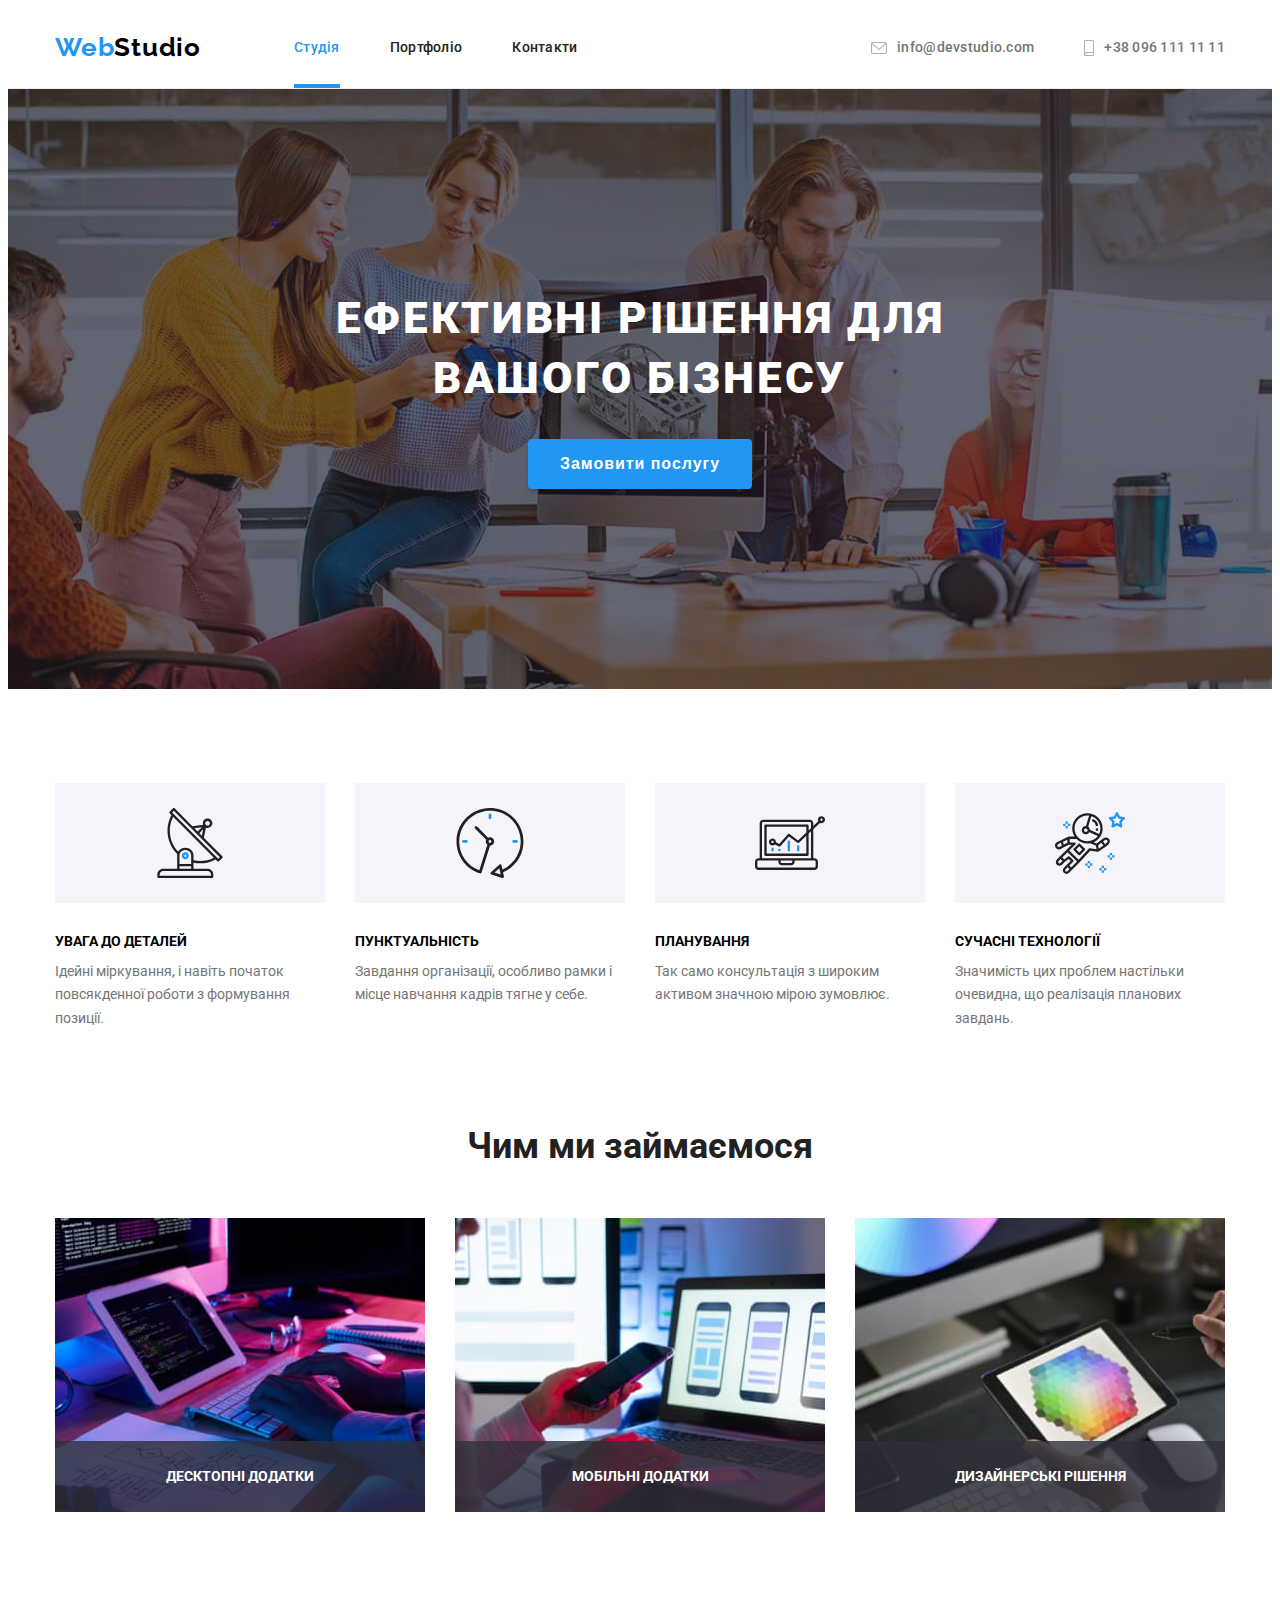
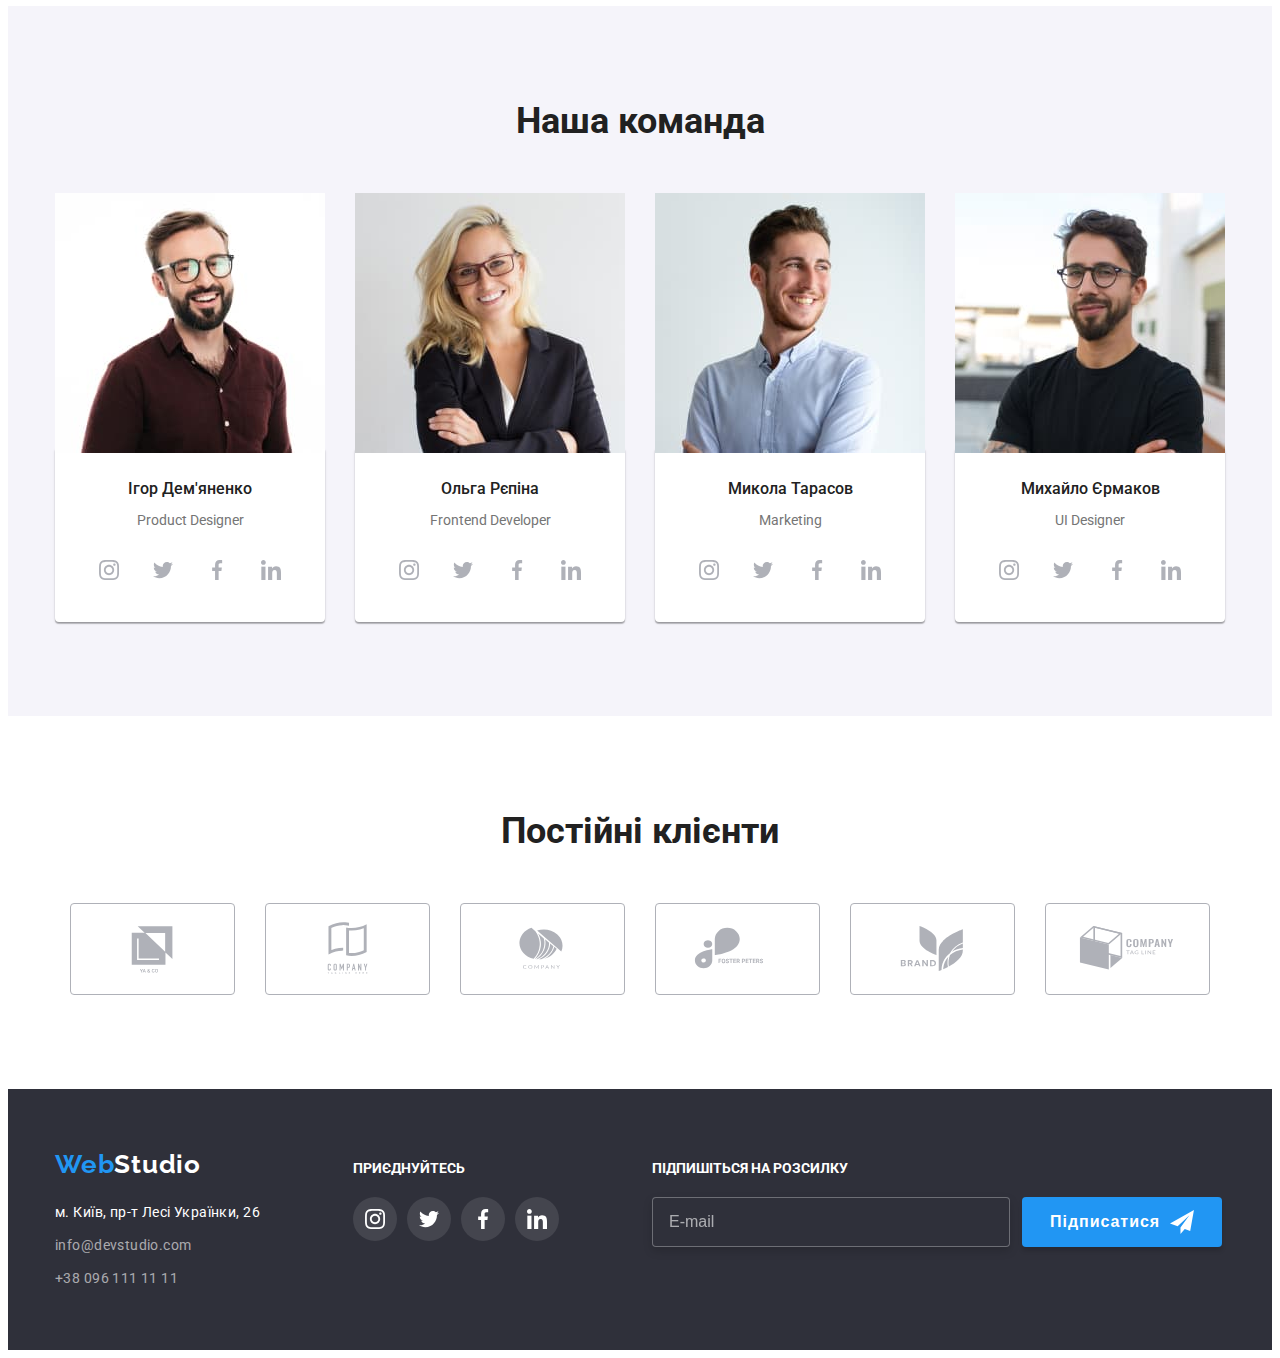
==== commit 9f515cc8: "Final HW" ====
--- a/index.html
+++ b/index.html
@@ -82,15 +82,13 @@
 
     <main>
       <section class="hero-section">
-        <div class="hero-section__transparent">
-          <div class="container">
-            <h1 class="hero-section__title">
-              Ефективні рішення для вашого бізнесу
-            </h1>
-            <button type="button" class="main-button" data-modal-open>
-              Замовити послугу
-            </button>
-          </div>
+        <div class="hero-section__transparent container">
+          <h1 class="hero-section__title">
+            Ефективні рішення для вашого бізнесу
+          </h1>
+          <button type="button" class="main-button" data-modal-open>
+            Замовити послугу
+          </button>
         </div>
       </section>
       <section class="talant-section">
@@ -138,7 +136,7 @@
                   <use href="./images/icons.svg#icon-astronaut"></use>
                 </svg>
               </div>
-              <h class="talant-list__subtitle">Сучасні технології</h>
+              <h3 class="talant-list__subtitle">Сучасні технології</h3>
               <p class="desc">
                 Значимість цих проблем настільки очевидна, що реалізація
                 планових завдань.
--- a/css/main.min.css
+++ b/css/main.min.css
@@ -1 +1 @@
-:root{--accent-blue: #2196f3;--accent-btn-blue: #188ce8;--black: #000;--white: #fff;--white-transparent: rgba(255, 255, 255, 0.6);--color-footer: #2f303a;--color-title: #212121;--color-desc: #757575;--color-header-adress: #757575;--bg-color-main: #2f303a;--bg-color-secondary: #f5f4fa;--bg-footer-social: rgba(255, 255, 255, 0.1);--bg-accent-blue-transparent90: rgba(33, 150, 243, 0.9);--border-color-mobile-menu: rgba(33, 33, 33, 0.2);--color-border: #eeeeee;--header-border: #ececec;--hero-section-transparent: rgba(47, 48, 58, 0.4);--svg-color: #afb1b8;--portfolio-list-margin: 30px}*{-webkit-box-sizing:border-box;box-sizing:border-box}body{font-family:"Roboto",sans-serif;font-size:16px;line-height:1.2}img{display:block;max-width:100%;height:auto}.list{list-style:none;margin:0px;padding:0px}.link{text-decoration:none;color:inherit;font-style:normal}.title{color:var(--color-title);font-weight:700;font-size:28px;text-align:center;margin-bottom:0px}@media(min-width: 1200px){.title{font-size:36px;margin-bottom:50px}}.subtitle{margin-bottom:10px;color:var(--color-title)}.desc{color:var(--color-desc);font-size:14px;line-height:1.7;margin-bottom:0px}h1,h2,h3,h4,h5,h6,p{margin-top:0px}.container{margin:0 auto;padding:0}@media(min-width: 1200px){.container{width:1200px}}.modal-container{position:relative;width:100%;max-width:528px;height:100%;max-height:581px;background-color:var(--white);padding:40px;overflow-y:auto;margin:15px}.backdrop{position:fixed;top:0;left:0;width:100%;height:100%;background-color:rgba(0,0,0,.2);-webkit-transition:opacity 250ms,visibility 250ms;transition:opacity 250ms,visibility 250ms}.main-button{background-color:var(--accent-blue);color:var(--white);font-size:16px;font-weight:700;line-height:1.87;letter-spacing:.06em;text-align:center;cursor:pointer;display:block;margin:0 auto;padding:10px 32px;-webkit-box-shadow:0px 4px 4px rgba(0,0,0,.15);box-shadow:0px 4px 4px rgba(0,0,0,.15);border:0;border-radius:4px;-webkit-transition:background-color 250ms cubic-bezier(0.4, 0, 0.2, 1);transition:background-color 250ms cubic-bezier(0.4, 0, 0.2, 1)}.main-button:hover,.main-button:focus{background-color:var(--accent-btn-blue)}.modal-submit-button{background-color:var(--accent-blue);color:var(--white);font-size:16px;font-weight:700;line-height:1.87;letter-spacing:.06em;text-align:center;cursor:pointer;display:block;margin:30px auto 0px;padding:10px 52px;-webkit-box-shadow:0px 4px 4px rgba(0,0,0,.15);box-shadow:0px 4px 4px rgba(0,0,0,.15);border:0;border-radius:4px;-webkit-transition:background-color 250ms cubic-bezier(0.4, 0, 0.2, 1);transition:background-color 250ms cubic-bezier(0.4, 0, 0.2, 1)}.modal-submit-button:hover,.modal-submit-button:focus{background-color:var(--accent-btn-blue)}.close-button{position:absolute;top:8px;right:8px;width:30px;height:30px;border-radius:50%;cursor:pointer;border:1px solid rgba(0,0,0,.1);display:-webkit-box;display:-ms-flexbox;display:flex;-webkit-box-pack:center;-ms-flex-pack:center;justify-content:center;-webkit-box-align:center;-ms-flex-align:center;align-items:center;fill:var(--black);-webkit-transition:fill 250ms cubic-bezier(0.4, 0, 0.2, 1);transition:fill 250ms cubic-bezier(0.4, 0, 0.2, 1);background-color:rgba(0,0,0,0)}.close-button:hover,.close-button:focus{fill:var(--accent-blue)}.client-section{padding:94px 0}.client-list{display:-webkit-box;display:-ms-flexbox;display:flex;-ms-flex-wrap:wrap;flex-wrap:wrap;-webkit-box-pack:center;-ms-flex-pack:center;justify-content:center}@media(min-width: 1200px){.client-list{display:-webkit-box;display:-ms-flexbox;display:flex;-ms-flex-wrap:nowrap;flex-wrap:nowrap}}.client-list-item{height:92px;width:calc(100vw - 30px)}@media(min-width: 480px){.client-list-item{width:calc(50vw - 30px)}}@media(min-width: 768px){.client-list-item{width:calc(33.3333333333vw - 30px)}}@media(min-width: 1200px){.client-list-item{width:calc(16.6666666667% - 30px)}}@media(max-width: 1200px){.client-list-item{margin-top:30px;margin-right:15px;margin-left:15px;-webkit-box-pack:center;-ms-flex-pack:center;justify-content:center}}@media(min-width: 1200px){.client-list-item:not(:last-child){margin-right:30px}}.client-list-link{border:1px solid currentColor;border-radius:4px;width:100%;height:100%;fill:currentColor;color:var(--svg-color);display:-webkit-box;display:-ms-flexbox;display:flex;-webkit-box-align:center;-ms-flex-align:center;align-items:center;-webkit-box-pack:center;-ms-flex-pack:center;justify-content:center;-webkit-transition:color 250ms cubic-bezier(0.4, 0, 0.2, 1);transition:color 250ms cubic-bezier(0.4, 0, 0.2, 1)}.client-list-link:hover,.client-list-link:focus{color:var(--accent-blue)}.hero-section{background-color:var(--bg-color-main);color:var(--white)}.hero-section__transparent{padding:200px 0;max-width:1600px;width:100%;height:600px;background-image:-webkit-gradient(linear, left top, left bottom, from(rgba(47, 48, 58, 0.4)), to(rgba(47, 48, 58, 0.4))),url(../images/hero-section-img-mobile.jpg);background-image:linear-gradient(rgba(47, 48, 58, 0.4), rgba(47, 48, 58, 0.4)),url(../images/hero-section-img-mobile.jpg);background-repeat:no-repeat;background-position:center;background-size:cover;margin:0 auto}@media(min-device-pixel-ratio: 2),(-webkit-min-device-pixel-ratio: 2),(min-resolution: 192dpi),(min-resolution: 2dppx){.hero-section__transparent{background-color:var(--hero-color);background-image:-webkit-gradient(linear, left top, right top, from(rgba(47, 48, 58, 0.4)), to(rgba(47, 48, 58, 0.4))),url(../images/hero-section-img-mobile@2x.jpg);background-image:linear-gradient(to right, rgba(47, 48, 58, 0.4), rgba(47, 48, 58, 0.4)),url(../images/hero-section-img-mobile@2x.jpg)}}@media screen and (min-width: 768px){.hero-section__transparent{padding:118px 60px;max-width:768px;background-size:cover;background-image:-webkit-gradient(linear, left top, right top, from(rgba(47, 48, 58, 0.4)), to(rgba(47, 48, 58, 0.4))),url(../images/hero-section-img-tablet.jpg);background-image:linear-gradient(to right, rgba(47, 48, 58, 0.4), rgba(47, 48, 58, 0.4)),url(../images/hero-section-img-tablet.jpg)}}@media screen and (min-width: 768px)and (min-device-pixel-ratio: 2),screen and (min-width: 768px)and (-webkit-min-device-pixel-ratio: 2),screen and (min-width: 768px)and (min-resolution: 192dpi),screen and (min-width: 768px)and (min-resolution: 2dppx){.hero-section__transparent{background-color:var(--hero-color);background-image:-webkit-gradient(linear, left top, right top, from(rgba(47, 48, 58, 0.4)), to(rgba(47, 48, 58, 0.4))),url(../images/hero-section-img-tablet@2x.jpg);background-image:linear-gradient(to right, rgba(47, 48, 58, 0.4), rgba(47, 48, 58, 0.4)),url(../images/hero-section-img-tablet@2x.jpg)}}@media screen and (min-width: 1200px){.hero-section__transparent{padding:200px 200px;max-width:1600px;background-size:cover;background-image:-webkit-gradient(linear, left top, right top, from(rgba(47, 48, 58, 0.4)), to(rgba(47, 48, 58, 0.4))),url(../images/hero-section-img.jpg);background-image:linear-gradient(to right, rgba(47, 48, 58, 0.4), rgba(47, 48, 58, 0.4)),url(../images/hero-section-img.jpg)}}@media screen and (min-width: 1200px)and (min-device-pixel-ratio: 2),screen and (min-width: 1200px)and (-webkit-min-device-pixel-ratio: 2),screen and (min-width: 1200px)and (min-resolution: 192dpi),screen and (min-width: 1200px)and (min-resolution: 2dppx){.hero-section__transparent{background-color:var(--hero-color);background-image:-webkit-gradient(linear, left top, right top, from(rgba(47, 48, 58, 0.4)), to(rgba(47, 48, 58, 0.4))),url(../images/hero-section-img@2x.jpg);background-image:linear-gradient(to right, rgba(47, 48, 58, 0.4), rgba(47, 48, 58, 0.4)),url(../images/hero-section-img@2x.jpg)}}.hero-section__title{font-weight:900;font-size:26px;line-height:1.36;text-align:center;letter-spacing:.06em;text-transform:uppercase;width:100%;max-width:696px;margin:0 auto 30px}@media(min-width: 1200px){.hero-section__title{font-size:44px}}.logo{font-family:"Raleway",sans-serif;font-style:normal;font-weight:700;font-size:26px;letter-spacing:.03em;color:var(--accent-blue);margin-right:93px;padding:16px 0 16px}@media(min-width: 768px){.logo{padding:24px 0 25px}}.logo>span{color:var(--black)}.mobile-menu-button{min-height:40px;min-width:40px;display:-webkit-box;display:-ms-flexbox;display:flex;-webkit-box-align:center;-ms-flex-align:center;align-items:center;-webkit-box-pack:center;-ms-flex-pack:center;justify-content:center;background-color:rgba(0,0,0,0);cursor:pointer;border:none;outline:none}@media(min-width: 768px){.mobile-menu-button{display:none}}.mobile-menu-container{position:fixed;top:0;left:0;width:100vw;height:100vh;padding:48px 40px;background-color:var(--white);color:var(--black);z-index:999;display:-webkit-box;display:-ms-flexbox;display:flex;-webkit-box-orient:vertical;-webkit-box-direction:normal;-ms-flex-direction:column;flex-direction:column;-webkit-transform:translateX(100%);transform:translateX(100%);-webkit-transition:-webkit-transform 250ms ease-in-out;transition:-webkit-transform 250ms ease-in-out;transition:transform 250ms ease-in-out;transition:transform 250ms ease-in-out, -webkit-transform 250ms ease-in-out}.mobile-menu-container.is-open{-webkit-transform:translateX(0);transform:translateX(0)}.mobile-menu-container .mobile-menu-button{position:absolute;top:16px;right:16px;color:inherit}.mobile-navigation__link{font-weight:500;font-size:32px;line-height:1.175;letter-spacing:.02em;display:block;padding:10px;color:inherit}@media(min-width: 480px){.mobile-navigation__link{font-size:40px}}.mobile-navigation__link--current-page{color:var(--accent-blue)}.mobile-address__list{margin-top:auto}.mobile-address__item{margin-bottom:32px}.mobile-address__link-tel{font-weight:500;font-size:27px;line-height:1.18;letter-spacing:.02em;color:var(--accent-blue)}@media(min-width: 480px){.mobile-address__link-tel{font-size:34px}}.mobile-address__link-email{font-weight:500;font-size:21px;line-height:22px;letter-spacing:.02em;color:var(--color-header-adress)}@media(min-width: 480px){.mobile-address__link-email{font-size:24px}}.mobile-social{margin:0px;padding:0px;margin-top:32px;display:-webkit-box;display:-ms-flexbox;display:flex;color:var(--accent-blue)}.mobile-social__list:nth-child(1){padding-right:15px;border-right:1px solid var(--border-color-mobile-menu)}.mobile-social__list:nth-child(2){padding:0 15px;border-right:1px solid var(--border-color-mobile-menu);border-left:1px solid var(--border-color-mobile-menu)}.mobile-social__list:nth-child(3){padding:0 15px;border-right:1px solid var(--border-color-mobile-menu);border-left:1px solid var(--border-color-mobile-menu)}.mobile-social__list:nth-child(4){padding-left:15px;border-left:1px solid var(--border-color-mobile-menu)}.mobile-social__link{font-weight:500;font-size:10px;letter-spacing:.02em}@media(min-width: 480px){.mobile-social__link{font-size:18px}}.modal{display:-webkit-box;display:-ms-flexbox;display:flex;-webkit-box-align:center;-ms-flex-align:center;align-items:center;-webkit-box-pack:center;-ms-flex-pack:center;justify-content:center;padding:20px 0;height:100%}.modal__title{font-weight:700;font-size:20px;line-height:1.15;text-align:center;letter-spacing:.03em;margin-bottom:12px}.is-hidden{opacity:0;visibility:hidden;pointer-events:none}.modal-form{font-size:12px}.modal-form__input-container{position:relative;margin-top:4px;margin-bottom:10px}.modal-form__input{resize:none;padding:11px 12px;width:100%;height:40px;border:1px solid rgba(33,33,33,.2);border-radius:4px;padding:12px 12px 12px 42px;-webkit-transition:border-color 250ms cubic-bezier(0.4, 0, 0.2, 1);transition:border-color 250ms cubic-bezier(0.4, 0, 0.2, 1)}.modal-form__input:focus{border-color:var(--accent-blue);outline:none}.modal-form__input:focus+.modal-form__icon{color:var(--accent-blue)}.modal-form__icon{position:absolute;left:12px;top:50%;-webkit-transform:translateY(-50%);transform:translateY(-50%);fill:currentColor;-webkit-transition:color 250ms cubic-bezier(0.4, 0, 0.2, 1);transition:color 250ms cubic-bezier(0.4, 0, 0.2, 1)}.modal-form__user-comment{height:120px;padding:12px 16px;display:block;margin-top:4px}.modal-form__user-comment::-webkit-input-placeholder{color:rgba(117,117,117,.5)}.modal-form__user-comment::-moz-placeholder{color:rgba(117,117,117,.5)}.modal-form__user-comment:-ms-input-placeholder{color:rgba(117,117,117,.5)}.modal-form__user-comment::-ms-input-placeholder{color:rgba(117,117,117,.5)}.modal-form__user-comment::placeholder{color:rgba(117,117,117,.5)}.modal-form__user-submit{margin-top:20px;position:relative}.modal-form__accept-lable{position:relative;font-size:12px;line-height:1.7;letter-spacing:.03em;padding-left:36px;cursor:pointer}@media(min-width: 1200px){.modal-form__accept-lable{font-size:14px}}.modal-form__checkbox{-webkit-appearance:none;-moz-appearance:none;appearance:none}.modal-form__icon-checkbox{position:absolute;top:50%;left:13px;-webkit-transform:translateY(-50%);transform:translateY(-50%);width:16px;height:15px;background:var(--white);border-radius:2px;border:1.5px solid #212121;color:var(--white);fill:rgba(0,0,0,0);cursor:pointer}.modal-form__checkbox:checked+.modal-form__icon-checkbox{fill:currentColor;background-color:var(--accent-blue);border-color:var(--accent-blue)}.modal-form__modal-link{color:var(--accent-blue);text-decoration:underline}.footer{background-color:var(--bg-color-main);padding:60px 15px}@media(min-width: 1200px){.footer{padding:60px 0}}@media(max-width: 1200px){.footer-container{text-align:center}}@media(min-width: 1200px){.footer-container{display:-webkit-box;display:-ms-flexbox;display:flex;-webkit-box-align:baseline;-ms-flex-align:baseline;align-items:baseline}}@media(min-width: 768px){.footer__block{display:-webkit-box;display:-ms-flexbox;display:flex;-webkit-box-pack:center;-ms-flex-pack:center;justify-content:center;-webkit-box-align:baseline;-ms-flex-align:baseline;align-items:baseline}}.footer-logo{font-family:"Raleway",sans-serif;font-style:normal;font-weight:700;font-size:26px;letter-spacing:.03em;color:var(--accent-blue)}.footer-logo__span{color:var(--white)}.footer-link{color:var(--white);font-size:14px;line-height:1.71;letter-spacing:.03em;-webkit-transition:color 250ms cubic-bezier(0.4, 0, 0.2, 1);transition:color 250ms cubic-bezier(0.4, 0, 0.2, 1)}.footer-link:hover,.footer-link:focus{color:var(--accent-blue)}.footer-link-address{color:var(--white-transparent);font-size:14px;line-height:1.71;letter-spacing:.03em;-webkit-transition:color 250ms cubic-bezier(0.4, 0, 0.2, 1);transition:color 250ms cubic-bezier(0.4, 0, 0.2, 1)}.footer-link-address:first-child{margin-top:20px}.footer-link-address:not(:last-child){margin-bottom:9px}.footer-link-address:hover,.footer-link-address:focus{color:var(--accent-blue)}@media(max-width: 768px){.footer-social{margin-top:60px}}@media(min-width: 768px){.footer-social{margin-left:165px}}@media(min-width: 1200px){.footer-social{margin-left:93px}}.footer-social-title{font-size:14px;font-weight:700;text-transform:uppercase;color:var(--white);margin-bottom:20px}.footer-social-list{display:-webkit-box;display:-ms-flexbox;display:flex;-webkit-box-align:center;-ms-flex-align:center;align-items:center;-webkit-box-pack:center;-ms-flex-pack:center;justify-content:center}.footer-social-item:not(:last-child){margin-right:10px}.footer-social-link{display:-webkit-box;display:-ms-flexbox;display:flex;-ms-flex-wrap:wrap;flex-wrap:wrap;-ms-flex-line-pack:center;align-content:center;-webkit-box-pack:center;-ms-flex-pack:center;justify-content:center;width:44px;height:44px;background-color:var(--bg-footer-social);border-radius:50%;fill:var(--white);-webkit-transition:background-color 250ms cubic-bezier(0.4, 0, 0.2, 1);transition:background-color 250ms cubic-bezier(0.4, 0, 0.2, 1)}.footer-social-link:hover,.footer-social-link:focus{background-color:var(--accent-blue)}@media(max-width: 1200px){.footer-subscribe{margin-top:60px}}@media(min-width: 1200px){.footer-subscribe{margin-left:93px}}.footer-subscribe-title{font-weight:700;font-size:14px;text-transform:uppercase;color:var(--white);margin-bottom:20px}@media(min-width: 1200px){.footer-subscribe-form{display:-webkit-box;display:-ms-flexbox;display:flex}}.footer-subscribe-input{height:50px;width:100%;max-width:450px;padding:15px 16px;border:1px solid rgba(255,255,255,.3);-webkit-filter:drop-shadow(0px 4px 4px rgba(0, 0, 0, 0.15));filter:drop-shadow(0px 4px 4px rgba(0, 0, 0, 0.15));border-radius:4px;background-color:var(--bg-color-main);color:var(--white);-webkit-transition:border-color 250ms cubic-bezier(0.4, 0, 0.2, 1);transition:border-color 250ms cubic-bezier(0.4, 0, 0.2, 1)}@media(min-width: 1200px){.footer-subscribe-input{width:358px}}.footer-subscribe-input:focus{border-color:var(--accent-blue);outline:none}.footer-subscribe-input::-webkit-input-placeholder{font-size:16px;line-height:1.25;color:rgba(255,255,255,.6)}.footer-subscribe-input::-moz-placeholder{font-size:16px;line-height:1.25;color:rgba(255,255,255,.6)}.footer-subscribe-input:-ms-input-placeholder{font-size:16px;line-height:1.25;color:rgba(255,255,255,.6)}.footer-subscribe-input::-ms-input-placeholder{font-size:16px;line-height:1.25;color:rgba(255,255,255,.6)}.footer-subscribe-input::placeholder{font-size:16px;line-height:1.25;color:rgba(255,255,255,.6)}.subscribe-button{background-color:var(--accent-blue);color:var(--white);width:200px;height:50px;font-size:16px;font-weight:700;line-height:1.87;letter-spacing:.06em;text-align:center;-webkit-box-align:center;-ms-flex-align:center;align-items:center;cursor:pointer;display:-webkit-box;display:-ms-flexbox;display:flex;margin:0 auto;padding:10px 28px;-webkit-box-shadow:0px 4px 4px rgba(0,0,0,.15);box-shadow:0px 4px 4px rgba(0,0,0,.15);border:0;border-radius:4px;-webkit-transition:background-color 250ms cubic-bezier(0.4, 0, 0.2, 1);transition:background-color 250ms cubic-bezier(0.4, 0, 0.2, 1);margin-left:12px}@media(max-width: 1200px){.subscribe-button{margin-top:20px;margin-right:auto;margin-left:auto}}.subscribe-button:hover,.subscribe-button:focus{background-color:var(--accent-btn-blue)}.footer-subscribe-svg{fill:var(--white);margin-left:10px}.header{border-bottom:1px solid var(--header-border)}.header-container{display:-webkit-box;display:-ms-flexbox;display:flex;-webkit-box-align:center;-ms-flex-align:center;align-items:center;-webkit-box-pack:justify;-ms-flex-pack:justify;justify-content:space-between;padding:0 15px}@media(min-width: 1200px){.header-container{padding:0}}.header-navigation{letter-spacing:.02em;display:-webkit-box;display:-ms-flexbox;display:flex;-webkit-box-align:center;-ms-flex-align:center;align-items:center}.header-navigation__list{display:none}@media(min-width: 768px){.header-navigation__list{display:-webkit-box;display:-ms-flexbox;display:flex;margin-right:auto}}.header-navigation__link{padding:32px 0;color:var(--color-title);font-weight:500;font-size:14px;line-height:1.14;letter-spacing:.02em;display:block;-webkit-transition:color 250ms cubic-bezier(0.4, 0, 0.2, 1);transition:color 250ms cubic-bezier(0.4, 0, 0.2, 1)}.header-navigation__link:hover,.header-navigation__link:focus{color:var(--accent-blue)}.header-navigation__link--current-page{position:relative}.header-navigation__link--current-page::after{position:absolute;bottom:0;left:0;width:100%;height:4px;background-color:var(--accent-blue);content:""}.header-navigation__list>li:not(:last-child){margin-right:50px}@media(min-width: 1200px){.header-address{display:-webkit-box;display:-ms-flexbox;display:flex}}.header-address-item{display:-webkit-box;display:-ms-flexbox;display:flex;-webkit-box-align:center;-ms-flex-align:center;align-items:center;-webkit-box-pack:center;-ms-flex-pack:center;justify-content:center}.header-link-address{display:none}@media(min-width: 768px){.header-link-address{padding:5px 0;color:var(--color-header-adress);font-weight:500;font-size:14px;line-height:1.14;letter-spacing:.02em;display:-webkit-box;display:-ms-flexbox;display:flex;-webkit-box-align:center;-ms-flex-align:center;align-items:center;gap:10px;fill:var(--svg-color);-webkit-transition:color 250ms cubic-bezier(0.4, 0, 0.2, 1),fill 250ms cubic-bezier(0.4, 0, 0.2, 1);transition:color 250ms cubic-bezier(0.4, 0, 0.2, 1),fill 250ms cubic-bezier(0.4, 0, 0.2, 1);margin-right:auto}}@media(min-width: 1200px){.header-link-address{padding:32px 0}}.header-link-address:hover,.header-link-address:focus{color:var(--accent-blue);fill:var(--accent-blue)}@media(min-width: 1200px){.header-address li:not(:last-child){margin-right:50px}}.header-navigation__link--current-page{padding:32px 0;color:var(--accent-blue);font-weight:500;font-size:14px;line-height:1.14;letter-spacing:.02em}.portfolio-section{padding:45px 15px 60px 15px}@media(min-width: 1200px){.portfolio-section{padding:94px 0}}.portfolio-list-btn{display:-webkit-box;display:-ms-flexbox;display:flex;-webkit-box-pack:start;-ms-flex-pack:start;justify-content:start;-ms-flex-wrap:wrap;flex-wrap:wrap}@media(min-width: 768px){.portfolio-list-btn{-ms-flex-wrap:nowrap;flex-wrap:nowrap;-webkit-box-pack:center;-ms-flex-pack:center;justify-content:center}}@media(max-width: 1199px){.portfolio-list-btn__item{margin-top:15px}}.portfolio-list-btn>li:not(:last-child){margin-right:8px}.portfolio-list-example{position:relative;overflow:hidden}@media(max-width: 480px){.portfolio-list__img{width:calc(100vw - 30px)}}.portfolio-list-hidden{font-size:18px;line-height:1.5;position:absolute;top:0;left:0;width:100%;height:100%;opacity:0;-webkit-transform:translateY(100%);transform:translateY(100%);padding:63px 24px;background-color:var(--bg-accent-blue-transparent90);color:var(--white);-webkit-transition:opacity 250ms cubic-bezier(0.4, 0, 0.2, 1),-webkit-transform 250ms cubic-bezier(0.4, 0, 0.2, 1);transition:opacity 250ms cubic-bezier(0.4, 0, 0.2, 1),-webkit-transform 250ms cubic-bezier(0.4, 0, 0.2, 1);transition:transform 250ms cubic-bezier(0.4, 0, 0.2, 1),opacity 250ms cubic-bezier(0.4, 0, 0.2, 1);transition:transform 250ms cubic-bezier(0.4, 0, 0.2, 1),opacity 250ms cubic-bezier(0.4, 0, 0.2, 1),-webkit-transform 250ms cubic-bezier(0.4, 0, 0.2, 1)}.portfolio-list-link:hover .portfolio-list-hidden{opacity:1;-webkit-transform:translateY(0%);transform:translateY(0%)}.portfolio-list-link:focus .portfolio-list-hidden{opacity:1;-webkit-transform:translateY(0%);transform:translateY(0%)}.portfolio-button{background-color:var(--bg-color-secondary);color:var(--color-title);font-family:inherit;font-weight:500;font-size:16px;line-height:1.62;letter-spacing:.03em;text-align:center;cursor:pointer;border:0;border-radius:4px;padding:6px 22px;-webkit-transition:background-color 250ms cubic-bezier(0.4, 0, 0.2, 1),color 250ms cubic-bezier(0.4, 0, 0.2, 1),-webkit-box-shadow 250ms cubic-bezier(0.4, 0, 0.2, 1);transition:background-color 250ms cubic-bezier(0.4, 0, 0.2, 1),color 250ms cubic-bezier(0.4, 0, 0.2, 1),-webkit-box-shadow 250ms cubic-bezier(0.4, 0, 0.2, 1);transition:background-color 250ms cubic-bezier(0.4, 0, 0.2, 1),color 250ms cubic-bezier(0.4, 0, 0.2, 1),box-shadow 250ms cubic-bezier(0.4, 0, 0.2, 1);transition:background-color 250ms cubic-bezier(0.4, 0, 0.2, 1),color 250ms cubic-bezier(0.4, 0, 0.2, 1),box-shadow 250ms cubic-bezier(0.4, 0, 0.2, 1),-webkit-box-shadow 250ms cubic-bezier(0.4, 0, 0.2, 1)}.portfolio-button:hover,.portfolio-button:focus{background-color:var(--accent-blue);color:var(--white);-webkit-box-shadow:0px 3px 1px rgba(0,0,0,.1),0px 1px 2px rgba(0,0,0,.08),0px 2px 2px rgba(0,0,0,.12);box-shadow:0px 3px 1px rgba(0,0,0,.1),0px 1px 2px rgba(0,0,0,.08),0px 2px 2px rgba(0,0,0,.12);border-radius:4px}.portfolio-section .subtitle{font-weight:700;font-size:18px;line-height:2;letter-spacing:.06em}.portfolio-section .desc{line-height:1.87;letter-spacing:.03em}.portfolio-list{display:-webkit-box;display:-ms-flexbox;display:flex;-ms-flex-wrap:wrap;flex-wrap:wrap;-webkit-box-pack:center;-ms-flex-pack:center;justify-content:center;margin-top:40px}@media(min-width: 768px){.portfolio-list{-webkit-box-pack:start;-ms-flex-pack:start;justify-content:start;margin-top:30px}}@media(min-width: 1200px){.portfolio-list{-webkit-box-pack:center;-ms-flex-pack:center;justify-content:center;margin-top:50px}}.portfolio-list-item{margin-bottom:var(--portfolio-list-margin)}@media(min-width: 768px){.portfolio-list-item{-ms-flex-preferred-size:calc(50% - 30px);flex-basis:calc(50% - 30px);margin-right:var(--portfolio-list-margin)}}@media(min-width: 1200px){.portfolio-list-item{-ms-flex-preferred-size:calc(33.3333333333% - 30px);flex-basis:calc(33.3333333333% - 30px)}}.portfolio-list-link{display:-webkit-box;display:-ms-flexbox;display:flex;-webkit-box-orient:vertical;-webkit-box-direction:normal;-ms-flex-direction:column;flex-direction:column;-webkit-transition:-webkit-box-shadow 250ms cubic-bezier(0.4, 0, 0.2, 1);transition:-webkit-box-shadow 250ms cubic-bezier(0.4, 0, 0.2, 1);transition:box-shadow 250ms cubic-bezier(0.4, 0, 0.2, 1);transition:box-shadow 250ms cubic-bezier(0.4, 0, 0.2, 1), -webkit-box-shadow 250ms cubic-bezier(0.4, 0, 0.2, 1);height:100%}.portfolio-list-link:hover,.portfolio-list-link:focus{-webkit-box-shadow:0px 1px 1px rgba(0,0,0,.12),0px 4px 4px rgba(0,0,0,.06),1px 4px 6px rgba(0,0,0,.16);box-shadow:0px 1px 1px rgba(0,0,0,.12),0px 4px 4px rgba(0,0,0,.06),1px 4px 6px rgba(0,0,0,.16)}.portfolio-list-desc{border:1px solid var(--color-border);border-top:0;padding:20px 24px;-webkit-box-flex:1;-ms-flex-positive:1;flex-grow:1}.talant-section{padding:30px 0}@media(min-width: 1200px){.talant-section{padding:94px 0}}.talant-list{display:-webkit-box;display:-ms-flexbox;display:flex}@media(max-width: 1200px){.talant-list{-ms-flex-wrap:wrap;flex-wrap:wrap;-webkit-box-pack:center;-ms-flex-pack:center;justify-content:center;-webkit-box-align:center;-ms-flex-align:center;align-items:center}}.talant-list__subtitle{text-transform:uppercase;font-weight:700;font-size:14px;text-transform:uppercase;margin-bottom:10px}@media(max-width: 767px){.talant-list__subtitle{text-align:center}}@media(min-width: 1200px){.talant-list__item:not(:last-child){margin-right:30px}}.talant-list__item{width:calc(100vw - 30px)}@media(min-width: 768px){.talant-list__item{width:calc(50vw - 30px)}}@media(min-width: 1200px){.talant-list__item{max-width:270px}}@media(max-width: 1200px){.talant-list__item{margin-top:30px;margin-right:15px;margin-left:15px;-webkit-box-pack:center;-ms-flex-pack:center;justify-content:center;height:226px}}.talant-list__svg{height:120px;width:100%;background-color:var(--bg-color-secondary);margin-bottom:30px;display:-webkit-box;display:-ms-flexbox;display:flex;-webkit-box-align:center;-ms-flex-align:center;align-items:center;-webkit-box-pack:center;-ms-flex-pack:center;justify-content:center}.talant-list__svg:nth-child(1){background-image:url(../images/antenna\ 1.svg)}.talant-list__svg:nth-child(2){background-image:url(../images/clock\ 1.svg)}.talant-list__svg:nth-child(3){background-image:url(../images/diagram\ 1.svg)}.talant-list__svg:nth-child(4){background-image:url(../images/astronaut\ 1.svg)}.team-section{background-color:var(--bg-color-secondary);padding:30px 0}@media(min-width: 1200px){.team-section{padding:94px 0}}.team-list{display:-webkit-box;display:-ms-flexbox;display:flex}@media(max-width: 1199px){.team-list{-ms-flex-wrap:wrap;flex-wrap:wrap;-webkit-box-pack:center;-ms-flex-pack:center;justify-content:center}}@media(max-width: 1199px){.team-card{margin-top:30px;margin-right:15px;margin-left:15px;-webkit-box-pack:center;-ms-flex-pack:center;justify-content:center}}@media(min-width: 1199px){.team-card:not(:last-child){margin-right:30px}}.team-card__img{width:calc(100vw - 30px)}@media(min-width: 768px){.team-card__img{width:calc(50vw - 30px)}}.team-card__person{background-color:var(--white);width:100%;margin-top:-4px;padding:30px 0;-webkit-box-shadow:0px 1px 3px rgba(0,0,0,.12),0px 1px 1px rgba(0,0,0,.14),0px 2px 1px rgba(0,0,0,.2);box-shadow:0px 1px 3px rgba(0,0,0,.12),0px 1px 1px rgba(0,0,0,.14),0px 2px 1px rgba(0,0,0,.2);border-radius:0px 0px 4px 4px}.team-card__social-list{display:-webkit-box;display:-ms-flexbox;display:flex;-webkit-box-align:center;-ms-flex-align:center;align-items:center;-webkit-box-pack:center;-ms-flex-pack:center;justify-content:center;gap:10px}.team-card__social-item{width:44px;height:44px;-webkit-box-align:center;-ms-flex-align:center;align-items:center}.team-card__social-link{display:-webkit-box;display:-ms-flexbox;display:flex;-webkit-box-align:center;-ms-flex-align:center;align-items:center;-webkit-box-pack:center;-ms-flex-pack:center;justify-content:center;width:100%;height:100%;fill:var(--svg-color);color:var(--white);border-radius:50%;-webkit-transition:background-color 250ms cubic-bezier(0.4, 0, 0.2, 1),fill 250ms cubic-bezier(0.4, 0, 0.2, 1);transition:background-color 250ms cubic-bezier(0.4, 0, 0.2, 1),fill 250ms cubic-bezier(0.4, 0, 0.2, 1)}.team-card__social-link:hover,.team-card__social-link:focus{background-color:var(--accent-blue);fill:currentColor}.team-card__subtitle{font-weight:500;font-size:16px;text-align:center}.team-card__desc{text-align:center;margin-bottom:16px}.visually-hidden{position:absolute;white-space:nowrap;width:1px;height:1px;overflow:hidden;border:0;padding:0;clip:rect(0 0 0 0);-webkit-clip-path:inset(50%);clip-path:inset(50%);margin:-1px}.work-section{display:none}@media(min-width: 1200px){.work-section{display:block;padding-bottom:94px}}.work-list{display:-webkit-box;display:-ms-flexbox;display:flex}.work-list__item:not(:last-child){margin-right:30px}.work-list__item{position:relative}.work-list__text{text-transform:uppercase;font-weight:700;font-size:14px;text-align:center;color:var(--white);position:absolute;bottom:0;width:100%;padding:27px 0;margin:0;background:rgba(47,48,58,.8)}/*# sourceMappingURL=main.min.css.map */+:root{--accent-blue: #2196f3;--accent-btn-blue: #188ce8;--black: #000;--white: #fff;--white-transparent: rgba(255, 255, 255, 0.6);--color-footer: #2f303a;--color-title: #212121;--color-desc: #757575;--color-header-adress: #757575;--bg-color-main: #2f303a;--bg-color-secondary: #f5f4fa;--bg-footer-social: rgba(255, 255, 255, 0.1);--bg-accent-blue-transparent90: rgba(33, 150, 243, 0.9);--border-color-mobile-menu: rgba(33, 33, 33, 0.2);--color-border: #eeeeee;--header-border: #ececec;--hero-section-transparent: rgba(47, 48, 58, 0.4);--svg-color: #afb1b8;--portfolio-list-margin: 30px}*{-webkit-box-sizing:border-box;box-sizing:border-box}body{font-family:"Roboto",sans-serif;font-size:16px;line-height:1.2}img{display:block;max-width:100%;height:auto}.list{list-style:none;margin:0px;padding:0px}.link{text-decoration:none;color:inherit;font-style:normal}.title{color:var(--color-title);font-weight:700;font-size:28px;text-align:center;margin-bottom:0px}@media(min-width: 1200px){.title{font-size:36px;margin-bottom:50px}}.subtitle{margin-bottom:10px;color:var(--color-title)}.desc{color:var(--color-desc);font-size:14px;line-height:1.7;margin-bottom:0px}h1,h2,h3,h4,h5,h6,p{margin-top:0px}.container{margin:0 auto;padding:0 15px;width:100%}@media(min-width: 480px){.container{width:480px}}@media(min-width: 768px){.container{width:768px}}@media(min-width: 1200px){.container{width:1200px}}.modal-container{position:relative;width:100%;max-width:450px;height:100%;max-height:581px;background-color:var(--white);padding:40px;overflow-y:auto;margin:15px}@media(min-width: 1200px){.modal-container{max-width:528px}}.backdrop{position:fixed;top:0;left:0;width:100%;height:100%;background-color:rgba(0,0,0,.2);-webkit-transition:opacity 250ms,visibility 250ms;transition:opacity 250ms,visibility 250ms}.main-button{background-color:var(--accent-blue);color:var(--white);font-size:16px;font-weight:700;line-height:1.87;letter-spacing:.06em;text-align:center;cursor:pointer;display:block;margin:0 auto;padding:10px 32px;-webkit-box-shadow:0px 4px 4px rgba(0,0,0,.15);box-shadow:0px 4px 4px rgba(0,0,0,.15);border:0;border-radius:4px;-webkit-transition:background-color 250ms cubic-bezier(0.4, 0, 0.2, 1);transition:background-color 250ms cubic-bezier(0.4, 0, 0.2, 1)}.main-button:hover,.main-button:focus{background-color:var(--accent-btn-blue)}.modal-submit-button{background-color:var(--accent-blue);color:var(--white);font-size:16px;font-weight:700;line-height:1.87;letter-spacing:.06em;text-align:center;cursor:pointer;display:block;margin:30px auto 0px;padding:10px 52px;-webkit-box-shadow:0px 4px 4px rgba(0,0,0,.15);box-shadow:0px 4px 4px rgba(0,0,0,.15);border:0;border-radius:4px;-webkit-transition:background-color 250ms cubic-bezier(0.4, 0, 0.2, 1);transition:background-color 250ms cubic-bezier(0.4, 0, 0.2, 1)}.modal-submit-button:hover,.modal-submit-button:focus{background-color:var(--accent-btn-blue)}.close-button{position:absolute;top:8px;right:8px;width:30px;height:30px;border-radius:50%;cursor:pointer;border:1px solid rgba(0,0,0,.1);display:-webkit-box;display:-ms-flexbox;display:flex;-webkit-box-pack:center;-ms-flex-pack:center;justify-content:center;-webkit-box-align:center;-ms-flex-align:center;align-items:center;fill:var(--black);-webkit-transition:fill 250ms cubic-bezier(0.4, 0, 0.2, 1);transition:fill 250ms cubic-bezier(0.4, 0, 0.2, 1);background-color:rgba(0,0,0,0)}.close-button:hover,.close-button:focus{fill:var(--accent-blue)}.client-section{padding:60px 0}@media(min-width: 1200px){.client-section{padding:94px 0}}.client-list{display:-webkit-box;display:-ms-flexbox;display:flex;-ms-flex-wrap:wrap;flex-wrap:wrap;-webkit-box-pack:center;-ms-flex-pack:center;justify-content:center}@media(min-width: 1200px){.client-list{-ms-flex-wrap:nowrap;flex-wrap:nowrap}}.client-list-item{height:92px;width:calc(100% - 30px)}@media(min-width: 480px){.client-list-item{width:calc(50% - 30px)}}@media(min-width: 768px){.client-list-item{width:calc(33.3333333333% - 30px)}}@media(min-width: 1200px){.client-list-item{width:calc(16.6666666667% - 30px)}}@media(max-width: 1199px){.client-list-item{margin-top:30px;margin-right:15px;margin-left:15px;-webkit-box-pack:center;-ms-flex-pack:center;justify-content:center}}@media(min-width: 1200px){.client-list-item:not(:last-child){margin-right:30px}}.client-list-link{border:1px solid currentColor;border-radius:4px;width:100%;height:100%;fill:currentColor;color:var(--svg-color);display:-webkit-box;display:-ms-flexbox;display:flex;-webkit-box-align:center;-ms-flex-align:center;align-items:center;-webkit-box-pack:center;-ms-flex-pack:center;justify-content:center;-webkit-transition:color 250ms cubic-bezier(0.4, 0, 0.2, 1);transition:color 250ms cubic-bezier(0.4, 0, 0.2, 1)}.client-list-link:hover,.client-list-link:focus{color:var(--accent-blue)}.hero-section{background-color:var(--bg-color-main);color:var(--white)}.hero-section__transparent{padding:118px 0;max-width:1600px;width:100%;background-image:-webkit-gradient(linear, left top, left bottom, from(rgba(47, 48, 58, 0.4)), to(rgba(47, 48, 58, 0.4))),url(../images/hero-section-img-mobile.jpg);background-image:linear-gradient(rgba(47, 48, 58, 0.4), rgba(47, 48, 58, 0.4)),url(../images/hero-section-img-mobile.jpg);background-repeat:no-repeat;background-position:center;background-size:cover;margin:0 auto}@media(min-device-pixel-ratio: 2),(-webkit-min-device-pixel-ratio: 2),(min-resolution: 192dpi),(min-resolution: 2dppx){.hero-section__transparent{background-color:var(--hero-color);background-image:-webkit-gradient(linear, left top, right top, from(rgba(47, 48, 58, 0.4)), to(rgba(47, 48, 58, 0.4))),url(../images/hero-section-img-mobile@2x.jpg);background-image:linear-gradient(to right, rgba(47, 48, 58, 0.4), rgba(47, 48, 58, 0.4)),url(../images/hero-section-img-mobile@2x.jpg)}}@media screen and (min-width: 768px){.hero-section__transparent{padding:118px 60px;max-width:768px;background-size:cover;background-image:-webkit-gradient(linear, left top, right top, from(rgba(47, 48, 58, 0.4)), to(rgba(47, 48, 58, 0.4))),url(../images/hero-section-img-tablet.jpg);background-image:linear-gradient(to right, rgba(47, 48, 58, 0.4), rgba(47, 48, 58, 0.4)),url(../images/hero-section-img-tablet.jpg)}}@media screen and (min-width: 768px)and (min-device-pixel-ratio: 2),screen and (min-width: 768px)and (-webkit-min-device-pixel-ratio: 2),screen and (min-width: 768px)and (min-resolution: 192dpi),screen and (min-width: 768px)and (min-resolution: 2dppx){.hero-section__transparent{background-color:var(--hero-color);background-image:-webkit-gradient(linear, left top, right top, from(rgba(47, 48, 58, 0.4)), to(rgba(47, 48, 58, 0.4))),url(../images/hero-section-img-tablet@2x.jpg);background-image:linear-gradient(to right, rgba(47, 48, 58, 0.4), rgba(47, 48, 58, 0.4)),url(../images/hero-section-img-tablet@2x.jpg)}}@media screen and (min-width: 1200px){.hero-section__transparent{padding:200px 200px;max-width:1600px;background-size:cover;background-image:-webkit-gradient(linear, left top, right top, from(rgba(47, 48, 58, 0.4)), to(rgba(47, 48, 58, 0.4))),url(../images/hero-section-img.jpg);background-image:linear-gradient(to right, rgba(47, 48, 58, 0.4), rgba(47, 48, 58, 0.4)),url(../images/hero-section-img.jpg)}}@media screen and (min-width: 1200px)and (min-device-pixel-ratio: 2),screen and (min-width: 1200px)and (-webkit-min-device-pixel-ratio: 2),screen and (min-width: 1200px)and (min-resolution: 192dpi),screen and (min-width: 1200px)and (min-resolution: 2dppx){.hero-section__transparent{background-color:var(--hero-color);background-image:-webkit-gradient(linear, left top, right top, from(rgba(47, 48, 58, 0.4)), to(rgba(47, 48, 58, 0.4))),url(../images/hero-section-img@2x.jpg);background-image:linear-gradient(to right, rgba(47, 48, 58, 0.4), rgba(47, 48, 58, 0.4)),url(../images/hero-section-img@2x.jpg)}}.hero-section__title{font-weight:900;font-size:26px;line-height:1.36;text-align:center;letter-spacing:.06em;text-transform:uppercase;width:100%;max-width:360px;margin:0 auto 30px}@media(min-width: 1200px){.hero-section__title{font-size:44px;width:100%;max-width:696px}}.logo{font-family:"Raleway",sans-serif;font-style:normal;font-weight:700;font-size:26px;letter-spacing:.03em;color:var(--accent-blue);margin-right:93px;padding:16px 0 16px}@media(min-width: 768px){.logo{padding:24px 0 25px}}.logo>span{color:var(--black)}.mobile-menu-button{min-height:40px;min-width:40px;display:-webkit-box;display:-ms-flexbox;display:flex;-webkit-box-align:center;-ms-flex-align:center;align-items:center;-webkit-box-pack:center;-ms-flex-pack:center;justify-content:center;background-color:rgba(0,0,0,0);cursor:pointer;border:none;outline:none}@media(min-width: 768px){.mobile-menu-button{display:none}}.mobile-menu-container{position:fixed;top:0;left:0;width:100vw;height:100vh;padding:48px 40px;background-color:var(--white);color:var(--black);z-index:999;display:-webkit-box;display:-ms-flexbox;display:flex;-webkit-box-orient:vertical;-webkit-box-direction:normal;-ms-flex-direction:column;flex-direction:column;-webkit-transform:translateX(100%);transform:translateX(100%);-webkit-transition:-webkit-transform 250ms ease-in-out;transition:-webkit-transform 250ms ease-in-out;transition:transform 250ms ease-in-out;transition:transform 250ms ease-in-out, -webkit-transform 250ms ease-in-out}.mobile-menu-container.is-open{-webkit-transform:translateX(0);transform:translateX(0)}.mobile-menu-container .mobile-menu-button{position:absolute;top:16px;right:16px;color:inherit}.mobile-navigation__link{font-weight:500;font-size:32px;line-height:1.175;letter-spacing:.02em;display:block;padding:10px;color:inherit}@media(min-width: 480px){.mobile-navigation__link{font-size:40px}}.mobile-navigation__link--current-page{color:var(--accent-blue)}.mobile-address__list{margin-top:auto}.mobile-address__item{margin-bottom:32px}.mobile-address__link-tel{font-weight:500;font-size:27px;line-height:1.18;letter-spacing:.02em;color:var(--accent-blue)}@media(min-width: 480px){.mobile-address__link-tel{font-size:34px}}.mobile-address__link-email{font-weight:500;font-size:21px;line-height:22px;letter-spacing:.02em;color:var(--color-header-adress)}@media(min-width: 480px){.mobile-address__link-email{font-size:24px}}.mobile-social{margin:0px;padding:0px;margin-top:32px;display:-webkit-box;display:-ms-flexbox;display:flex;color:var(--accent-blue)}.mobile-social__list:nth-child(1){padding-right:15px;border-right:1px solid var(--border-color-mobile-menu)}.mobile-social__list:nth-child(2){padding:0 15px;border-right:1px solid var(--border-color-mobile-menu);border-left:1px solid var(--border-color-mobile-menu)}.mobile-social__list:nth-child(3){padding:0 15px;border-right:1px solid var(--border-color-mobile-menu);border-left:1px solid var(--border-color-mobile-menu)}.mobile-social__list:nth-child(4){padding-left:15px;border-left:1px solid var(--border-color-mobile-menu)}.mobile-social__link{font-weight:500;font-size:10px;letter-spacing:.02em}@media(min-width: 480px){.mobile-social__link{font-size:18px}}.modal{display:-webkit-box;display:-ms-flexbox;display:flex;-webkit-box-align:center;-ms-flex-align:center;align-items:center;-webkit-box-pack:center;-ms-flex-pack:center;justify-content:center;padding:20px 0;height:100%}.modal__title{font-weight:700;font-size:20px;line-height:1.15;text-align:center;letter-spacing:.03em;margin-bottom:12px}.is-hidden{opacity:0;visibility:hidden;pointer-events:none}.modal-form{font-size:12px}.modal-form__input-container{position:relative;margin-top:4px;margin-bottom:10px}.modal-form__input{resize:none;padding:11px 12px;width:100%;height:40px;border:1px solid rgba(33,33,33,.2);border-radius:4px;padding:12px 12px 12px 42px;-webkit-transition:border-color 250ms cubic-bezier(0.4, 0, 0.2, 1);transition:border-color 250ms cubic-bezier(0.4, 0, 0.2, 1)}.modal-form__input:focus{border-color:var(--accent-blue);outline:none}.modal-form__input:focus+.modal-form__icon{color:var(--accent-blue)}.modal-form__icon{position:absolute;left:12px;top:50%;-webkit-transform:translateY(-50%);transform:translateY(-50%);fill:currentColor;-webkit-transition:color 250ms cubic-bezier(0.4, 0, 0.2, 1);transition:color 250ms cubic-bezier(0.4, 0, 0.2, 1)}.modal-form__user-comment{height:120px;padding:12px 16px;display:block;margin-top:4px}.modal-form__user-comment::-webkit-input-placeholder{color:rgba(117,117,117,.5)}.modal-form__user-comment::-moz-placeholder{color:rgba(117,117,117,.5)}.modal-form__user-comment:-ms-input-placeholder{color:rgba(117,117,117,.5)}.modal-form__user-comment::-ms-input-placeholder{color:rgba(117,117,117,.5)}.modal-form__user-comment::placeholder{color:rgba(117,117,117,.5)}.modal-form__user-submit{margin-top:20px;position:relative}.modal-form__accept-lable{position:relative;font-size:12px;line-height:1.7;letter-spacing:.03em;padding-left:36px;cursor:pointer}@media(min-width: 1200px){.modal-form__accept-lable{font-size:14px}}.modal-form__checkbox{-webkit-appearance:none;-moz-appearance:none;appearance:none}.modal-form__icon-checkbox{position:absolute;top:25%;left:13px;-webkit-transform:translateY(-50%);transform:translateY(-50%);width:16px;height:15px;background:var(--white);border-radius:2px;border:1.5px solid #212121;color:var(--white);fill:rgba(0,0,0,0);cursor:pointer}@media(min-width: 480px){.modal-form__icon-checkbox{top:50%}}.modal-form__checkbox:checked+.modal-form__icon-checkbox{fill:currentColor;background-color:var(--accent-blue);border-color:var(--accent-blue)}.modal-form__modal-link{color:var(--accent-blue);text-decoration:underline}.footer{background-color:var(--bg-color-main);padding:60px 0}@media(min-width: 1200px){.footer{padding:60px 0}}@media(max-width: 1199px){.footer-container{text-align:center}}@media(min-width: 1200px){.footer-container{display:-webkit-box;display:-ms-flexbox;display:flex;-webkit-box-align:baseline;-ms-flex-align:baseline;align-items:baseline}}@media(min-width: 768px){.footer__block{display:-webkit-box;display:-ms-flexbox;display:flex;-webkit-box-pack:center;-ms-flex-pack:center;justify-content:center;-webkit-box-align:baseline;-ms-flex-align:baseline;align-items:baseline}}.footer-logo{font-family:"Raleway",sans-serif;font-style:normal;font-weight:700;font-size:26px;letter-spacing:.03em;color:var(--accent-blue)}.footer-logo__span{color:var(--white)}.footer-link{color:var(--white);font-size:14px;line-height:1.71;letter-spacing:.03em;-webkit-transition:color 250ms cubic-bezier(0.4, 0, 0.2, 1);transition:color 250ms cubic-bezier(0.4, 0, 0.2, 1)}.footer-link:hover,.footer-link:focus{color:var(--accent-blue)}.footer-link-address{color:var(--white-transparent);font-size:14px;line-height:1.71;letter-spacing:.03em;-webkit-transition:color 250ms cubic-bezier(0.4, 0, 0.2, 1);transition:color 250ms cubic-bezier(0.4, 0, 0.2, 1)}.footer-link-address:first-child{margin-top:20px}.footer-link-address:not(:last-child){margin-bottom:9px}.footer-link-address:hover,.footer-link-address:focus{color:var(--accent-blue)}@media(max-width: 767px){.footer-social{margin-top:60px}}@media(min-width: 768px){.footer-social{margin-left:165px}}@media(min-width: 1200px){.footer-social{margin-left:93px}}.footer-social-title{font-size:14px;font-weight:700;text-transform:uppercase;color:var(--white);margin-bottom:20px}.footer-social-list{display:-webkit-box;display:-ms-flexbox;display:flex;-webkit-box-align:center;-ms-flex-align:center;align-items:center;-webkit-box-pack:center;-ms-flex-pack:center;justify-content:center}.footer-social-item:not(:last-child){margin-right:10px}.footer-social-link{display:-webkit-box;display:-ms-flexbox;display:flex;-ms-flex-wrap:wrap;flex-wrap:wrap;-ms-flex-line-pack:center;align-content:center;-webkit-box-pack:center;-ms-flex-pack:center;justify-content:center;width:44px;height:44px;background-color:var(--bg-footer-social);border-radius:50%;fill:var(--white);-webkit-transition:background-color 250ms cubic-bezier(0.4, 0, 0.2, 1);transition:background-color 250ms cubic-bezier(0.4, 0, 0.2, 1)}.footer-social-link:hover,.footer-social-link:focus{background-color:var(--accent-blue)}@media(max-width: 1199px){.footer-subscribe{margin-top:60px}}@media(min-width: 1200px){.footer-subscribe{margin-left:93px}}.footer-subscribe-title{font-weight:700;font-size:14px;text-transform:uppercase;color:var(--white);margin-bottom:20px}@media(min-width: 1200px){.footer-subscribe-form{display:-webkit-box;display:-ms-flexbox;display:flex}}.footer-subscribe-input{height:50px;width:100%;max-width:450px;padding:15px 16px;border:1px solid rgba(255,255,255,.3);-webkit-filter:drop-shadow(0px 4px 4px rgba(0, 0, 0, 0.15));filter:drop-shadow(0px 4px 4px rgba(0, 0, 0, 0.15));border-radius:4px;background-color:var(--bg-color-main);color:var(--white);-webkit-transition:border-color 250ms cubic-bezier(0.4, 0, 0.2, 1);transition:border-color 250ms cubic-bezier(0.4, 0, 0.2, 1)}@media(min-width: 1200px){.footer-subscribe-input{width:358px}}.footer-subscribe-input:focus{border-color:var(--accent-blue);outline:none}.footer-subscribe-input::-webkit-input-placeholder{font-size:16px;line-height:1.25;color:rgba(255,255,255,.6)}.footer-subscribe-input::-moz-placeholder{font-size:16px;line-height:1.25;color:rgba(255,255,255,.6)}.footer-subscribe-input:-ms-input-placeholder{font-size:16px;line-height:1.25;color:rgba(255,255,255,.6)}.footer-subscribe-input::-ms-input-placeholder{font-size:16px;line-height:1.25;color:rgba(255,255,255,.6)}.footer-subscribe-input::placeholder{font-size:16px;line-height:1.25;color:rgba(255,255,255,.6)}.subscribe-button{background-color:var(--accent-blue);color:var(--white);width:200px;height:50px;font-size:16px;font-weight:700;line-height:1.87;letter-spacing:.06em;text-align:center;-webkit-box-align:center;-ms-flex-align:center;align-items:center;cursor:pointer;display:-webkit-box;display:-ms-flexbox;display:flex;margin:0 auto;padding:10px 28px;-webkit-box-shadow:0px 4px 4px rgba(0,0,0,.15);box-shadow:0px 4px 4px rgba(0,0,0,.15);border:0;border-radius:4px;-webkit-transition:background-color 250ms cubic-bezier(0.4, 0, 0.2, 1);transition:background-color 250ms cubic-bezier(0.4, 0, 0.2, 1);margin-left:12px}@media(max-width: 1199px){.subscribe-button{margin-top:20px;margin-right:auto;margin-left:auto}}.subscribe-button:hover,.subscribe-button:focus{background-color:var(--accent-btn-blue)}.footer-subscribe-svg{fill:var(--white);margin-left:10px}.header{border-bottom:1px solid var(--header-border)}.header-container{display:-webkit-box;display:-ms-flexbox;display:flex;-webkit-box-align:center;-ms-flex-align:center;align-items:center;-webkit-box-pack:justify;-ms-flex-pack:justify;justify-content:space-between;padding:0 15px}@media(min-width: 1200px){.header-container{padding:0}}.header-navigation{letter-spacing:.02em;display:-webkit-box;display:-ms-flexbox;display:flex;-webkit-box-align:center;-ms-flex-align:center;align-items:center}.header-navigation__list{display:none}@media(min-width: 768px){.header-navigation__list{display:-webkit-box;display:-ms-flexbox;display:flex;margin-right:auto}}.header-navigation__link{padding:32px 0;color:var(--color-title);font-weight:500;font-size:14px;line-height:1.14;letter-spacing:.02em;display:block;-webkit-transition:color 250ms cubic-bezier(0.4, 0, 0.2, 1);transition:color 250ms cubic-bezier(0.4, 0, 0.2, 1)}.header-navigation__link:hover,.header-navigation__link:focus{color:var(--accent-blue)}.header-navigation__link--current-page{position:relative}.header-navigation__link--current-page::after{position:absolute;bottom:0;left:0;width:100%;height:4px;background-color:var(--accent-blue);content:""}.header-navigation__list>li:not(:last-child){margin-right:50px}@media(min-width: 1200px){.header-address{display:-webkit-box;display:-ms-flexbox;display:flex}}.header-address-item{display:-webkit-box;display:-ms-flexbox;display:flex;-webkit-box-align:center;-ms-flex-align:center;align-items:center;-webkit-box-pack:center;-ms-flex-pack:center;justify-content:center}.header-link-address{display:none}@media(min-width: 768px){.header-link-address{padding:5px 0;color:var(--color-header-adress);font-weight:500;font-size:14px;line-height:1.14;letter-spacing:.02em;display:-webkit-box;display:-ms-flexbox;display:flex;-webkit-box-align:center;-ms-flex-align:center;align-items:center;gap:10px;fill:var(--svg-color);-webkit-transition:color 250ms cubic-bezier(0.4, 0, 0.2, 1),fill 250ms cubic-bezier(0.4, 0, 0.2, 1);transition:color 250ms cubic-bezier(0.4, 0, 0.2, 1),fill 250ms cubic-bezier(0.4, 0, 0.2, 1);margin-right:auto}}@media(min-width: 1200px){.header-link-address{padding:32px 0}}.header-link-address:hover,.header-link-address:focus{color:var(--accent-blue);fill:var(--accent-blue)}@media(min-width: 1200px){.header-address li:not(:last-child){margin-right:50px}}.header-navigation__link--current-page{padding:32px 0;color:var(--accent-blue);font-weight:500;font-size:14px;line-height:1.14;letter-spacing:.02em}.portfolio-section{padding:45px 0 30px 0}@media(min-width: 1200px){.portfolio-section{padding:94px 0}}.portfolio-list-btn{display:-webkit-box;display:-ms-flexbox;display:flex;-webkit-box-pack:start;-ms-flex-pack:start;justify-content:start;-ms-flex-wrap:wrap;flex-wrap:wrap}@media(min-width: 768px){.portfolio-list-btn{-ms-flex-wrap:nowrap;flex-wrap:nowrap;-webkit-box-pack:center;-ms-flex-pack:center;justify-content:center}}@media(max-width: 1199px){.portfolio-list-btn__item{margin-top:15px}}.portfolio-list-btn>li:not(:last-child){margin-right:8px}.portfolio-list-example{position:relative;overflow:hidden}@media(max-width: 480px){.portfolio-list__img{width:calc(100vw - 30px)}}.portfolio-list-hidden{font-size:18px;line-height:1.5;position:absolute;top:0;left:0;width:100%;height:100%;opacity:0;-webkit-transform:translateY(100%);transform:translateY(100%);padding:63px 24px;background-color:var(--bg-accent-blue-transparent90);color:var(--white);-webkit-transition:opacity 250ms cubic-bezier(0.4, 0, 0.2, 1),-webkit-transform 250ms cubic-bezier(0.4, 0, 0.2, 1);transition:opacity 250ms cubic-bezier(0.4, 0, 0.2, 1),-webkit-transform 250ms cubic-bezier(0.4, 0, 0.2, 1);transition:transform 250ms cubic-bezier(0.4, 0, 0.2, 1),opacity 250ms cubic-bezier(0.4, 0, 0.2, 1);transition:transform 250ms cubic-bezier(0.4, 0, 0.2, 1),opacity 250ms cubic-bezier(0.4, 0, 0.2, 1),-webkit-transform 250ms cubic-bezier(0.4, 0, 0.2, 1)}.portfolio-list-link:hover .portfolio-list-hidden{opacity:1;-webkit-transform:translateY(0%);transform:translateY(0%)}.portfolio-list-link:focus .portfolio-list-hidden{opacity:1;-webkit-transform:translateY(0%);transform:translateY(0%)}.portfolio-button{background-color:var(--bg-color-secondary);color:var(--color-title);font-family:inherit;font-weight:500;font-size:16px;line-height:1.62;letter-spacing:.03em;text-align:center;cursor:pointer;border:0;border-radius:4px;padding:6px 22px;-webkit-transition:background-color 250ms cubic-bezier(0.4, 0, 0.2, 1),color 250ms cubic-bezier(0.4, 0, 0.2, 1),-webkit-box-shadow 250ms cubic-bezier(0.4, 0, 0.2, 1);transition:background-color 250ms cubic-bezier(0.4, 0, 0.2, 1),color 250ms cubic-bezier(0.4, 0, 0.2, 1),-webkit-box-shadow 250ms cubic-bezier(0.4, 0, 0.2, 1);transition:background-color 250ms cubic-bezier(0.4, 0, 0.2, 1),color 250ms cubic-bezier(0.4, 0, 0.2, 1),box-shadow 250ms cubic-bezier(0.4, 0, 0.2, 1);transition:background-color 250ms cubic-bezier(0.4, 0, 0.2, 1),color 250ms cubic-bezier(0.4, 0, 0.2, 1),box-shadow 250ms cubic-bezier(0.4, 0, 0.2, 1),-webkit-box-shadow 250ms cubic-bezier(0.4, 0, 0.2, 1)}.portfolio-button:hover,.portfolio-button:focus{background-color:var(--accent-blue);color:var(--white);-webkit-box-shadow:0px 3px 1px rgba(0,0,0,.1),0px 1px 2px rgba(0,0,0,.08),0px 2px 2px rgba(0,0,0,.12);box-shadow:0px 3px 1px rgba(0,0,0,.1),0px 1px 2px rgba(0,0,0,.08),0px 2px 2px rgba(0,0,0,.12);border-radius:4px}.portfolio-section .subtitle{font-weight:700;font-size:18px;line-height:2;letter-spacing:.06em}.portfolio-section .desc{line-height:1.87;letter-spacing:.03em}.portfolio-list{display:-webkit-box;display:-ms-flexbox;display:flex;-ms-flex-wrap:wrap;flex-wrap:wrap;-webkit-box-pack:center;-ms-flex-pack:center;justify-content:center;margin-top:40px}@media(min-width: 768px){.portfolio-list{-webkit-box-pack:start;-ms-flex-pack:start;justify-content:start;margin-top:30px}}@media(min-width: 1200px){.portfolio-list{-webkit-box-pack:center;-ms-flex-pack:center;justify-content:center;margin-top:50px}}.portfolio-list-item{margin-bottom:var(--portfolio-list-margin)}@media(min-width: 768px){.portfolio-list-item{-ms-flex-preferred-size:calc(50% - 30px);flex-basis:calc(50% - 30px);margin-right:var(--portfolio-list-margin)}}@media(min-width: 1200px){.portfolio-list-item{-ms-flex-preferred-size:calc(33.3333333333% - 30px);flex-basis:calc(33.3333333333% - 30px)}}.portfolio-list-link{display:-webkit-box;display:-ms-flexbox;display:flex;-webkit-box-orient:vertical;-webkit-box-direction:normal;-ms-flex-direction:column;flex-direction:column;-webkit-transition:-webkit-box-shadow 250ms cubic-bezier(0.4, 0, 0.2, 1);transition:-webkit-box-shadow 250ms cubic-bezier(0.4, 0, 0.2, 1);transition:box-shadow 250ms cubic-bezier(0.4, 0, 0.2, 1);transition:box-shadow 250ms cubic-bezier(0.4, 0, 0.2, 1), -webkit-box-shadow 250ms cubic-bezier(0.4, 0, 0.2, 1);height:100%}.portfolio-list-link:hover,.portfolio-list-link:focus{-webkit-box-shadow:0px 1px 1px rgba(0,0,0,.12),0px 4px 4px rgba(0,0,0,.06),1px 4px 6px rgba(0,0,0,.16);box-shadow:0px 1px 1px rgba(0,0,0,.12),0px 4px 4px rgba(0,0,0,.06),1px 4px 6px rgba(0,0,0,.16)}.portfolio-list-desc{border:1px solid var(--color-border);border-top:0;padding:20px 24px;-webkit-box-flex:1;-ms-flex-positive:1;flex-grow:1}.talant-section{padding:30px 0 60px 0}@media(min-width: 1200px){.talant-section{padding:94px 0}}.talant-list{display:-webkit-box;display:-ms-flexbox;display:flex}@media(max-width: 1199px){.talant-list{-ms-flex-wrap:wrap;flex-wrap:wrap;-webkit-box-pack:center;-ms-flex-pack:center;justify-content:center;-webkit-box-align:center;-ms-flex-align:center;align-items:center}}.talant-list__subtitle{text-transform:uppercase;font-weight:700;font-size:14px;text-transform:uppercase;margin-bottom:10px}@media(max-width: 767px){.talant-list__subtitle{text-align:center}}@media(min-width: 1200px){.talant-list__item:not(:last-child){margin-right:30px}}.talant-list__item{width:calc(100% - 30px)}@media(min-width: 768px){.talant-list__item{width:calc(50% - 30px)}}@media(min-width: 1200px){.talant-list__item{max-width:270px}}@media(max-width: 1199px){.talant-list__item{margin-top:30px;margin-right:15px;margin-left:15px;-webkit-box-pack:center;-ms-flex-pack:center;justify-content:center;height:226px}}.talant-list__svg{height:120px;width:100%;background-color:var(--bg-color-secondary);margin-bottom:30px;display:-webkit-box;display:-ms-flexbox;display:flex;-webkit-box-align:center;-ms-flex-align:center;align-items:center;-webkit-box-pack:center;-ms-flex-pack:center;justify-content:center}.talant-list__svg:nth-child(1){background-image:url(../images/antenna\ 1.svg)}.talant-list__svg:nth-child(2){background-image:url(../images/clock\ 1.svg)}.talant-list__svg:nth-child(3){background-image:url(../images/diagram\ 1.svg)}.talant-list__svg:nth-child(4){background-image:url(../images/astronaut\ 1.svg)}.team-section{background-color:var(--bg-color-secondary);padding:60px 0}@media(min-width: 1200px){.team-section{padding:94px 0}}.team-list{display:-webkit-box;display:-ms-flexbox;display:flex;-ms-flex-wrap:wrap;flex-wrap:wrap;-webkit-box-pack:center;-ms-flex-pack:center;justify-content:center}@media(min-width: 1200px){.team-list{-ms-flex-wrap:nowrap;flex-wrap:nowrap}}.team-card{width:calc(100% - 30px)}@media(min-width: 768px){.team-card{width:calc(50% - 30px)}}@media(max-width: 1199px){.team-card{margin-top:30px;margin-right:15px;margin-left:15px;-webkit-box-pack:center;-ms-flex-pack:center;justify-content:center}}@media(min-width: 1200px){.team-card:not(:last-child){margin-right:30px}}.team-card__img{width:100%}.team-card__person{background-color:var(--white);width:100%;margin-top:-4px;padding:30px 0;-webkit-box-shadow:0px 1px 3px rgba(0,0,0,.12),0px 1px 1px rgba(0,0,0,.14),0px 2px 1px rgba(0,0,0,.2);box-shadow:0px 1px 3px rgba(0,0,0,.12),0px 1px 1px rgba(0,0,0,.14),0px 2px 1px rgba(0,0,0,.2);border-radius:0px 0px 4px 4px}.team-card__social-list{display:-webkit-box;display:-ms-flexbox;display:flex;-webkit-box-align:center;-ms-flex-align:center;align-items:center;-webkit-box-pack:center;-ms-flex-pack:center;justify-content:center;gap:10px}.team-card__social-item{width:44px;height:44px;-webkit-box-align:center;-ms-flex-align:center;align-items:center}.team-card__social-link{display:-webkit-box;display:-ms-flexbox;display:flex;-webkit-box-align:center;-ms-flex-align:center;align-items:center;-webkit-box-pack:center;-ms-flex-pack:center;justify-content:center;width:100%;height:100%;fill:var(--svg-color);color:var(--white);border-radius:50%;-webkit-transition:background-color 250ms cubic-bezier(0.4, 0, 0.2, 1),fill 250ms cubic-bezier(0.4, 0, 0.2, 1);transition:background-color 250ms cubic-bezier(0.4, 0, 0.2, 1),fill 250ms cubic-bezier(0.4, 0, 0.2, 1)}.team-card__social-link:hover,.team-card__social-link:focus{background-color:var(--accent-blue);fill:currentColor}.team-card__subtitle{font-weight:500;font-size:16px;text-align:center}.team-card__desc{text-align:center;margin-bottom:16px}.visually-hidden{position:absolute;white-space:nowrap;width:1px;height:1px;overflow:hidden;border:0;padding:0;clip:rect(0 0 0 0);-webkit-clip-path:inset(50%);clip-path:inset(50%);margin:-1px}.work-section{display:none}@media(min-width: 1200px){.work-section{display:block;padding-bottom:94px}}.work-list{display:-webkit-box;display:-ms-flexbox;display:flex}.work-list__item:not(:last-child){margin-right:30px}.work-list__item{position:relative}.work-list__text{text-transform:uppercase;font-weight:700;font-size:14px;text-align:center;color:var(--white);position:absolute;bottom:0;width:100%;padding:27px 0;margin:0;background:rgba(47,48,58,.8)}/*# sourceMappingURL=main.min.css.map */